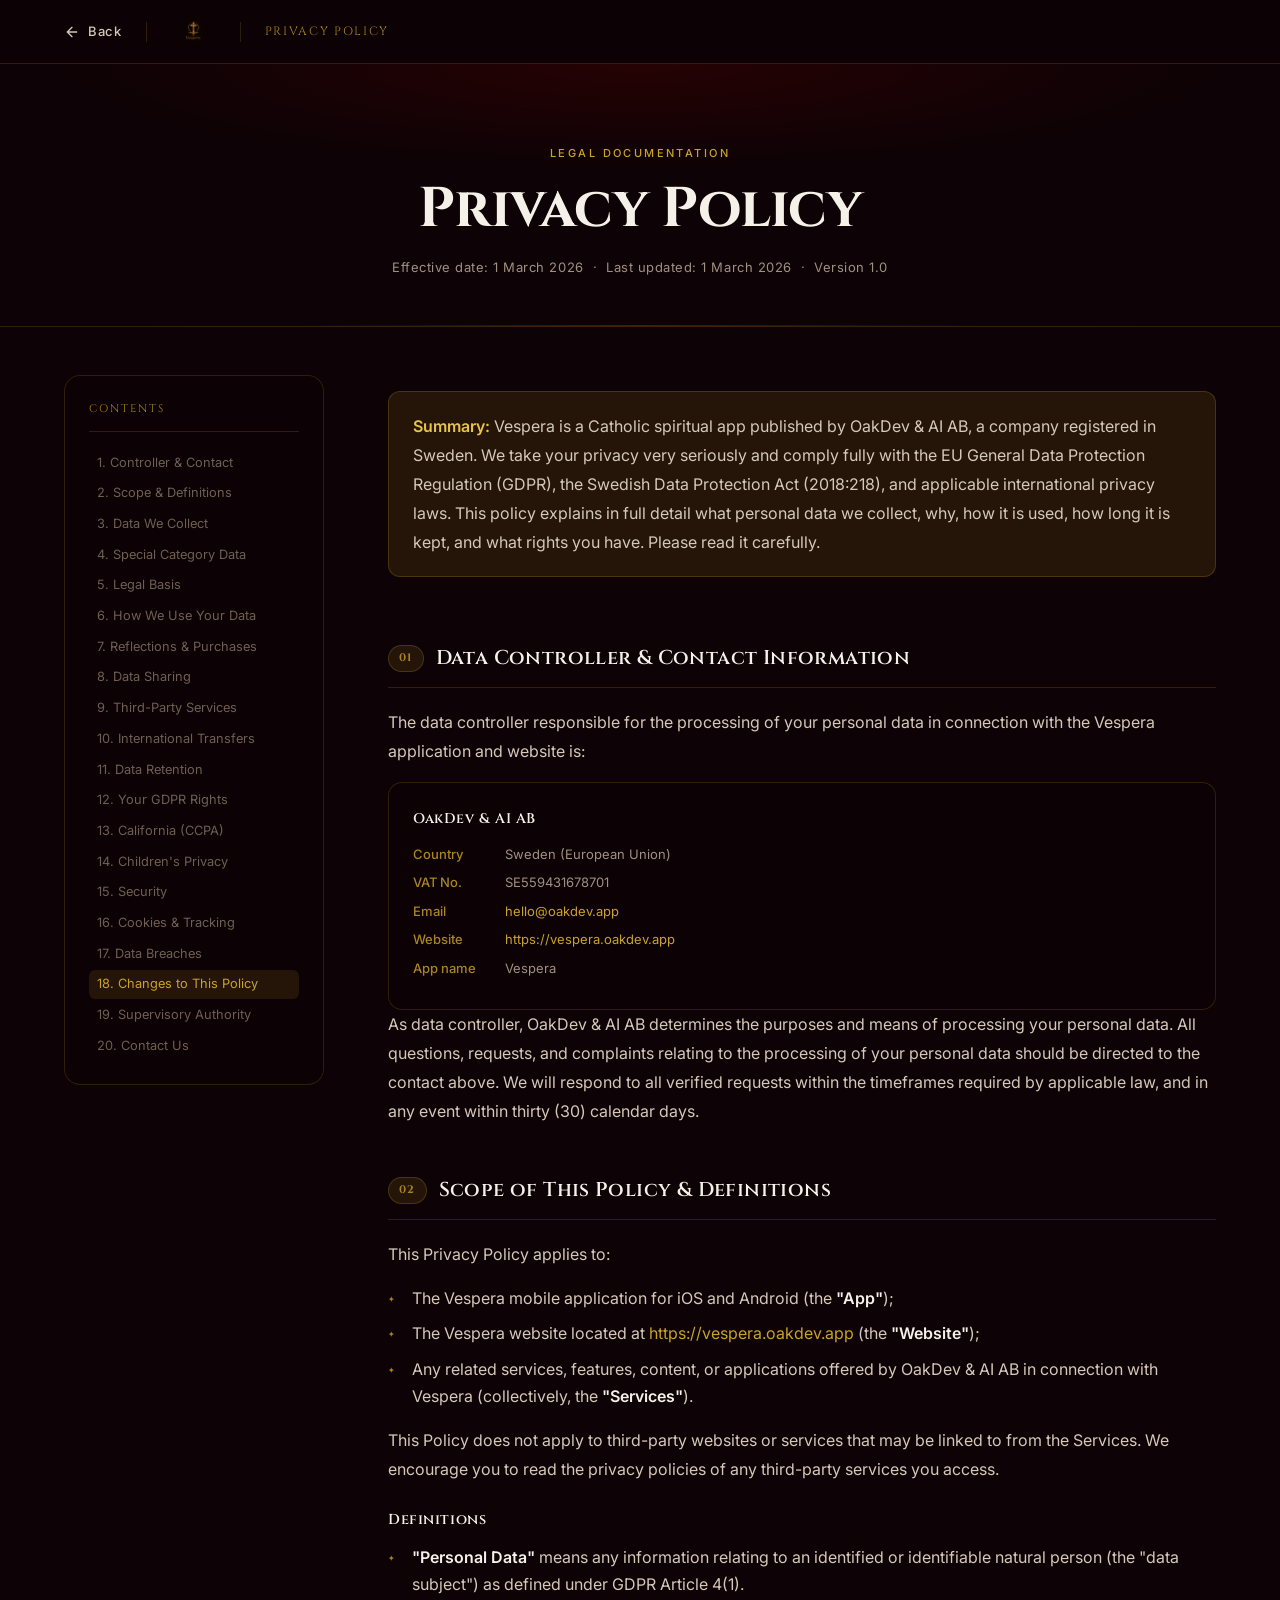
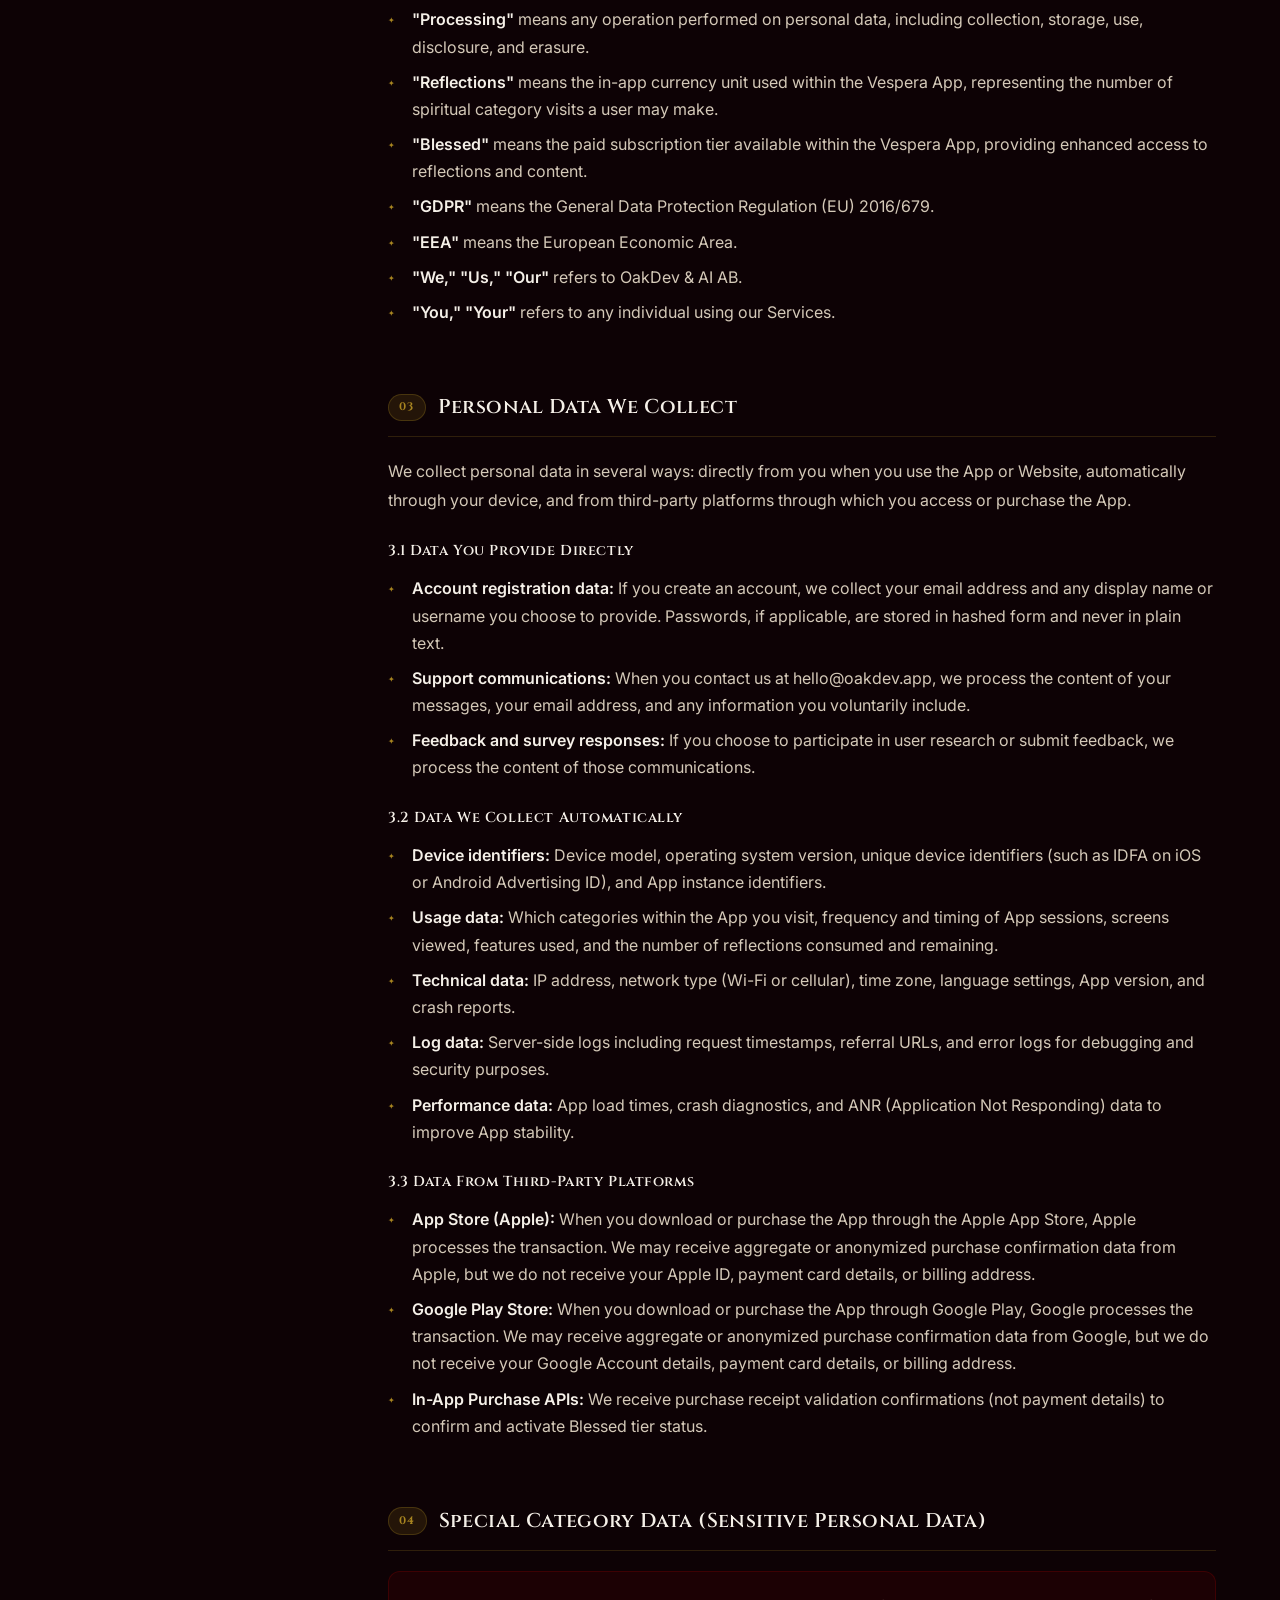
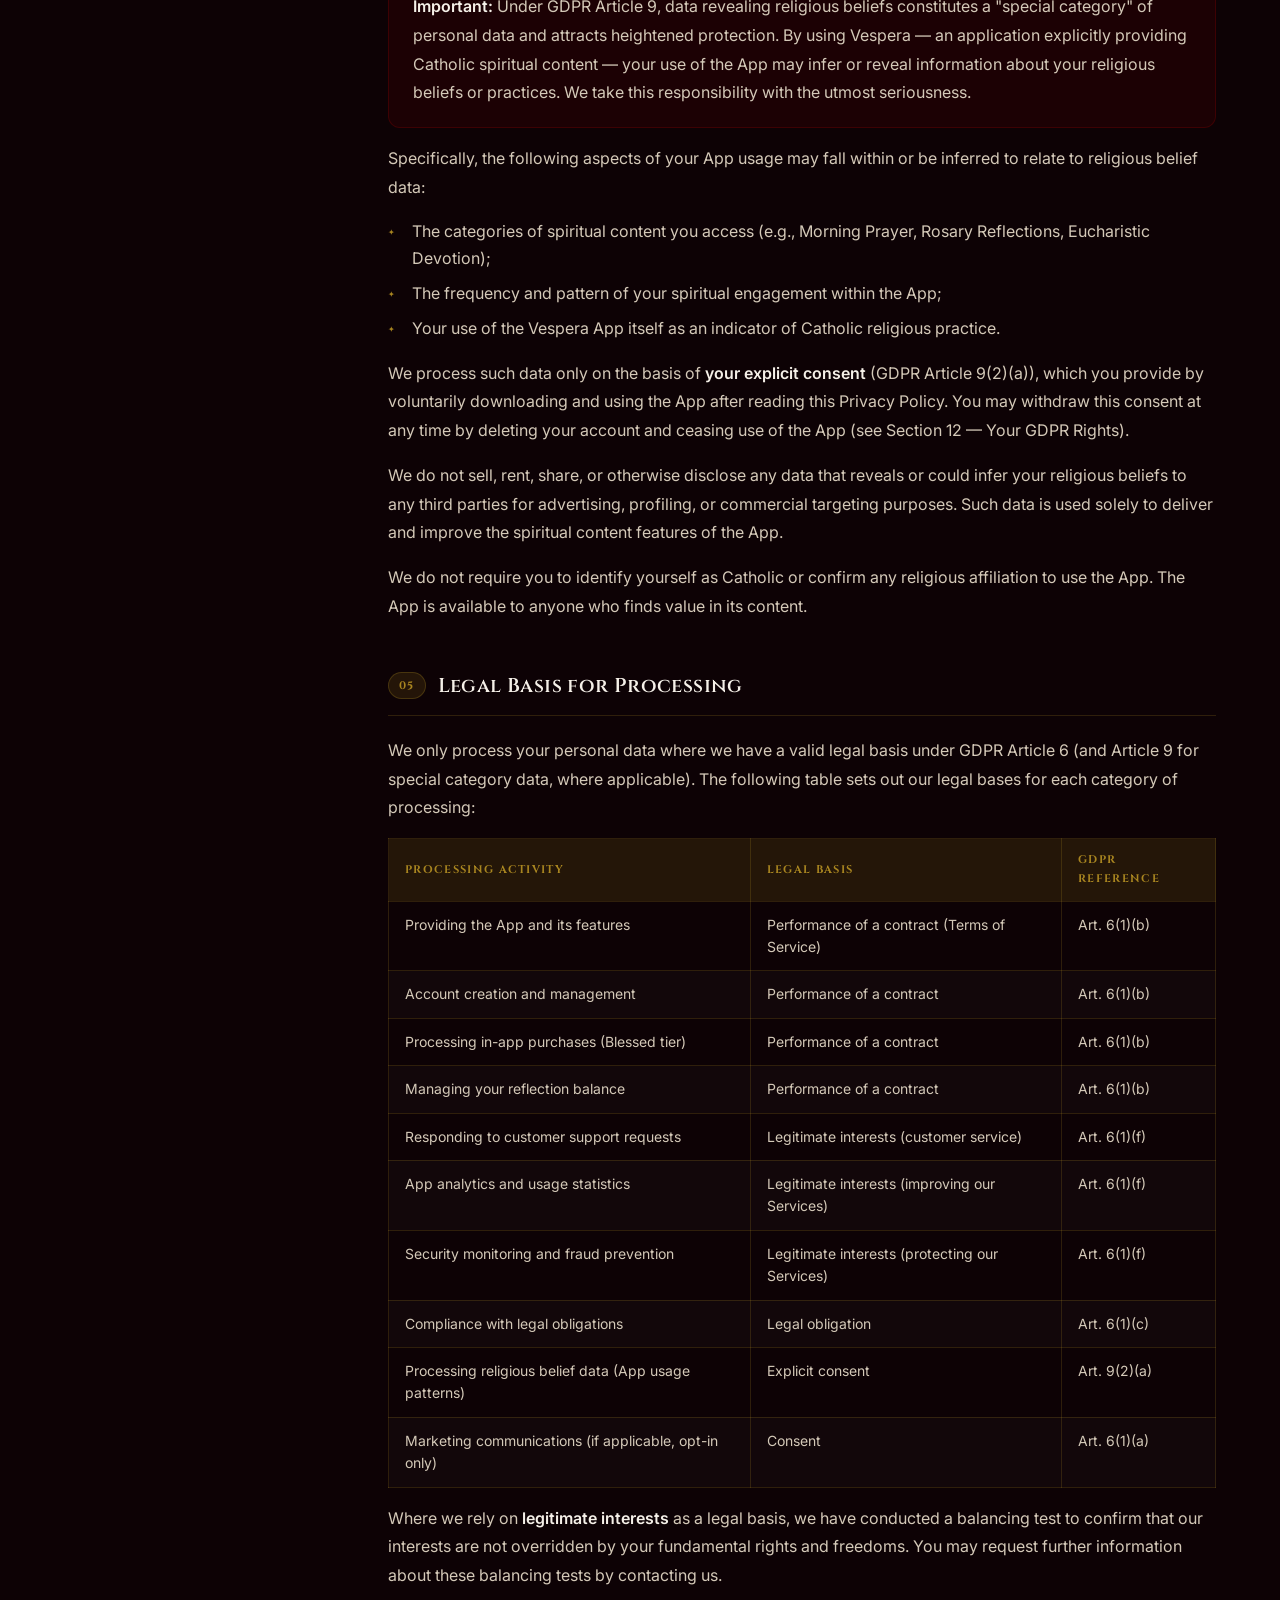
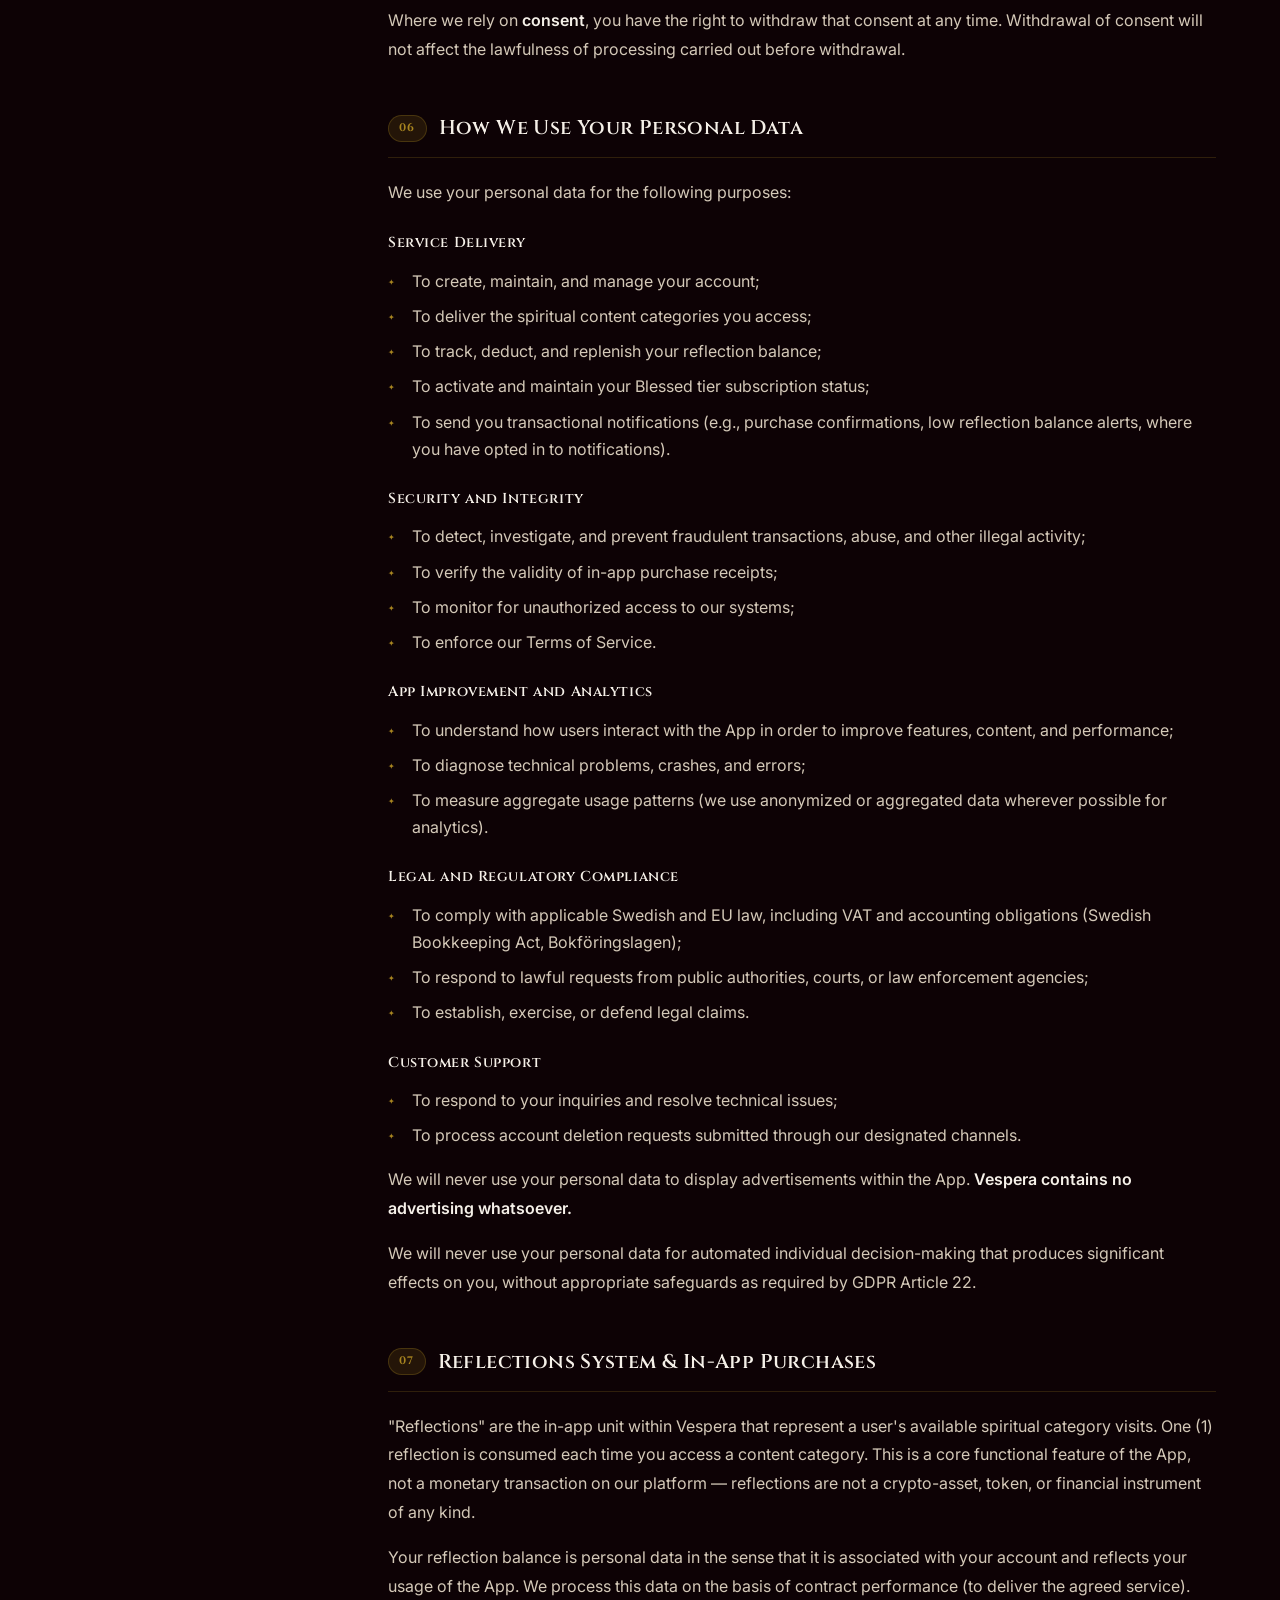
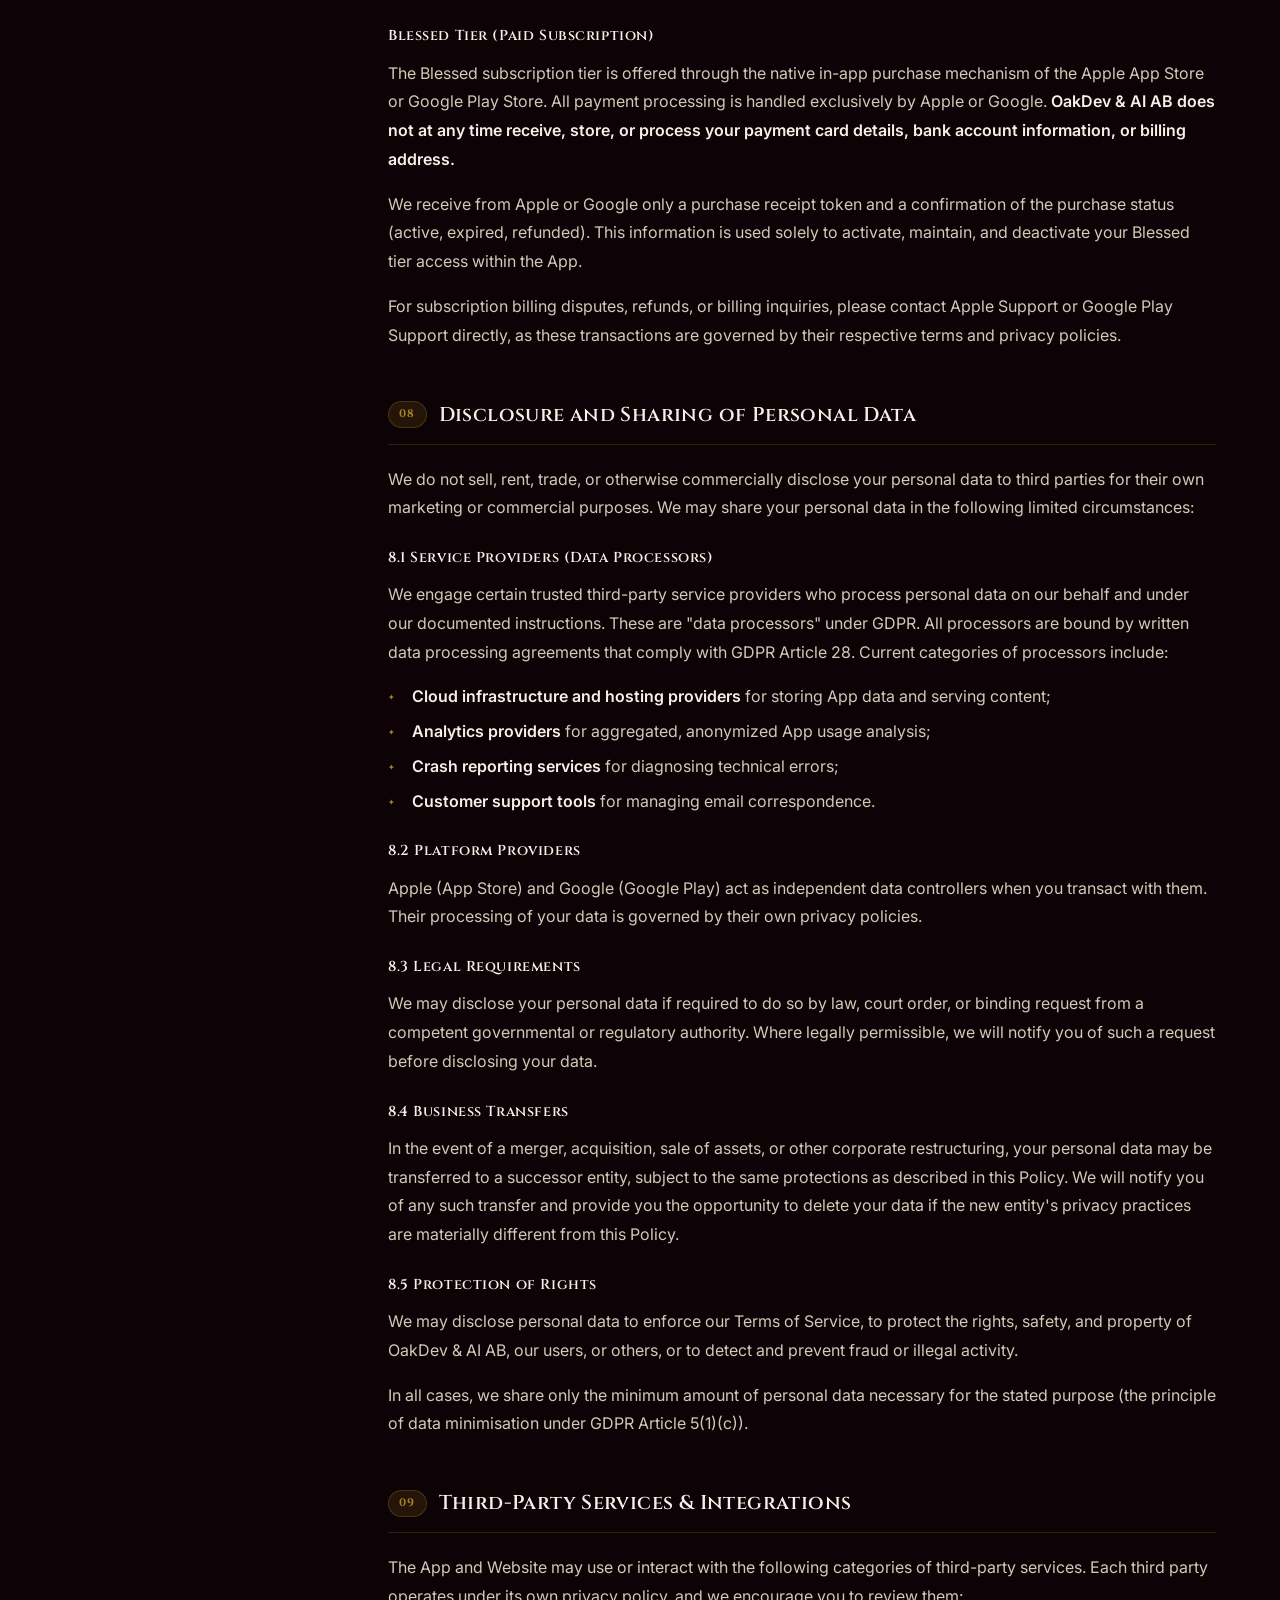
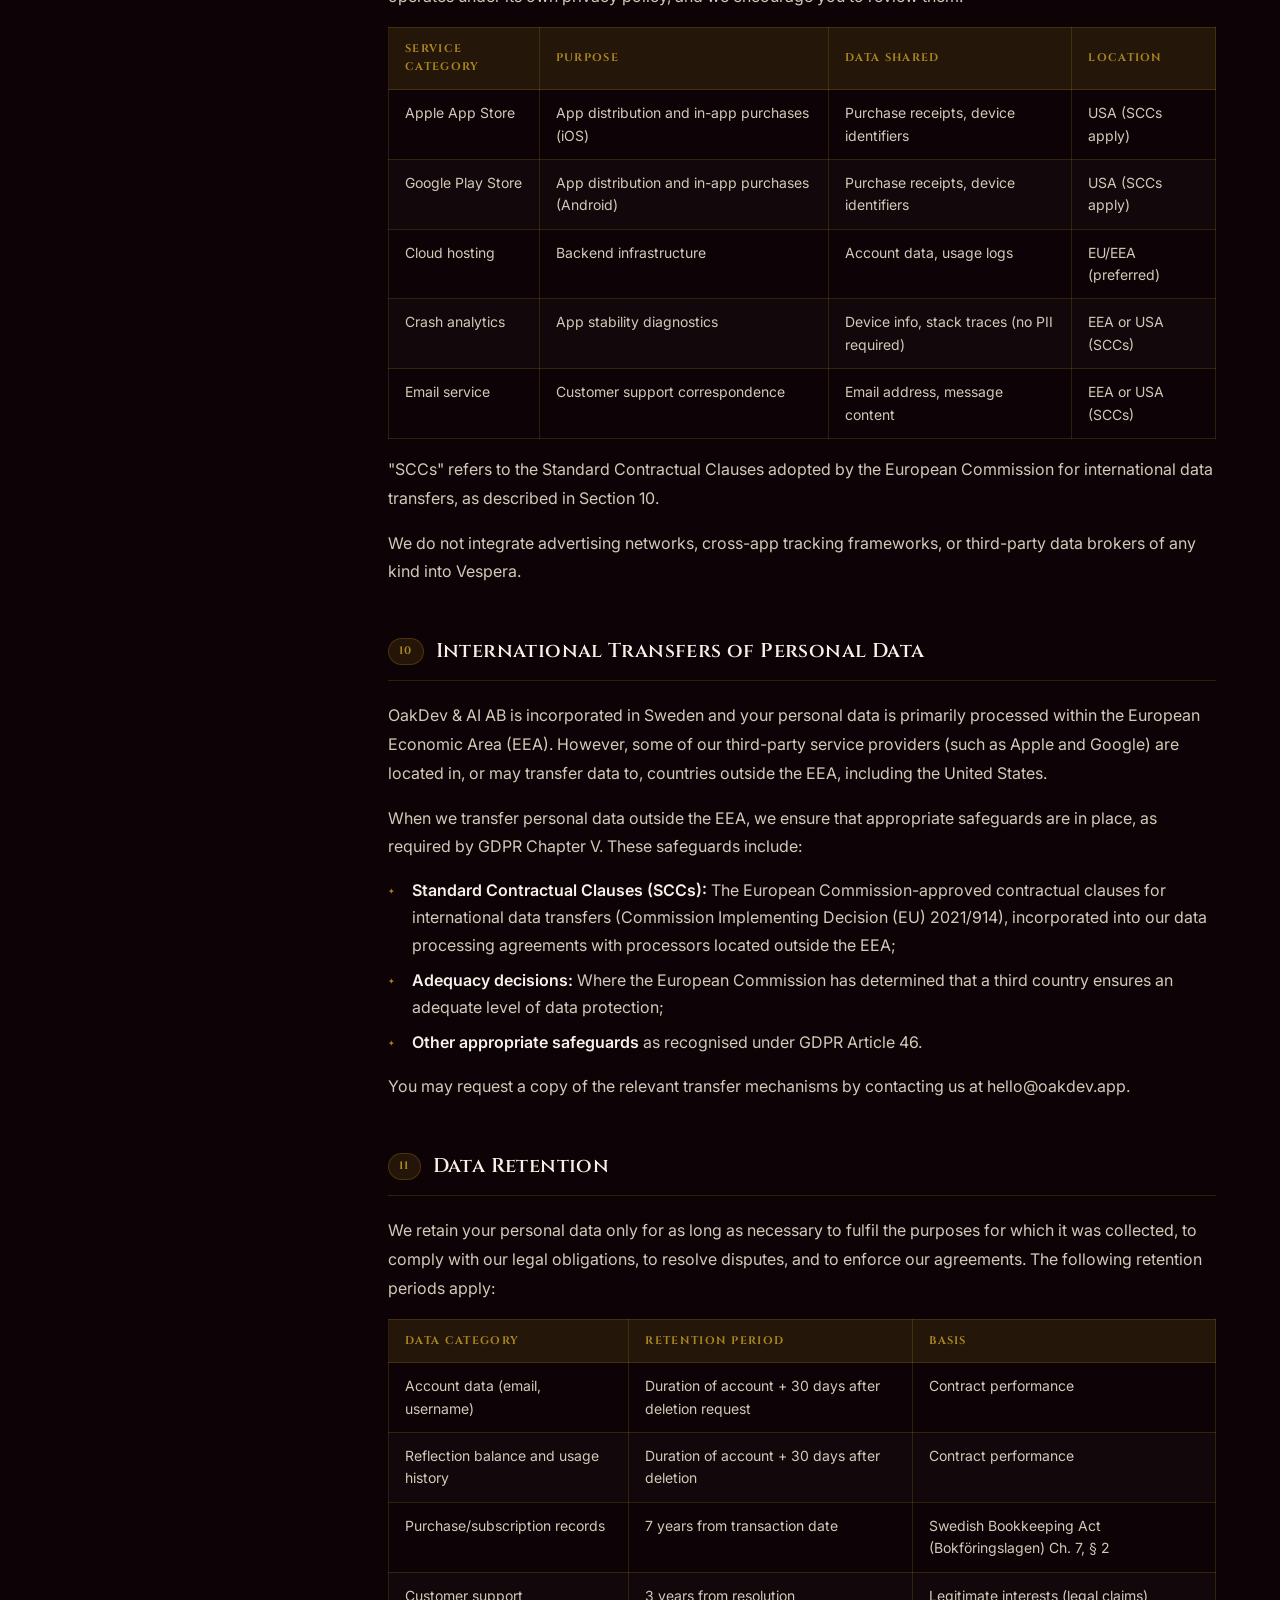
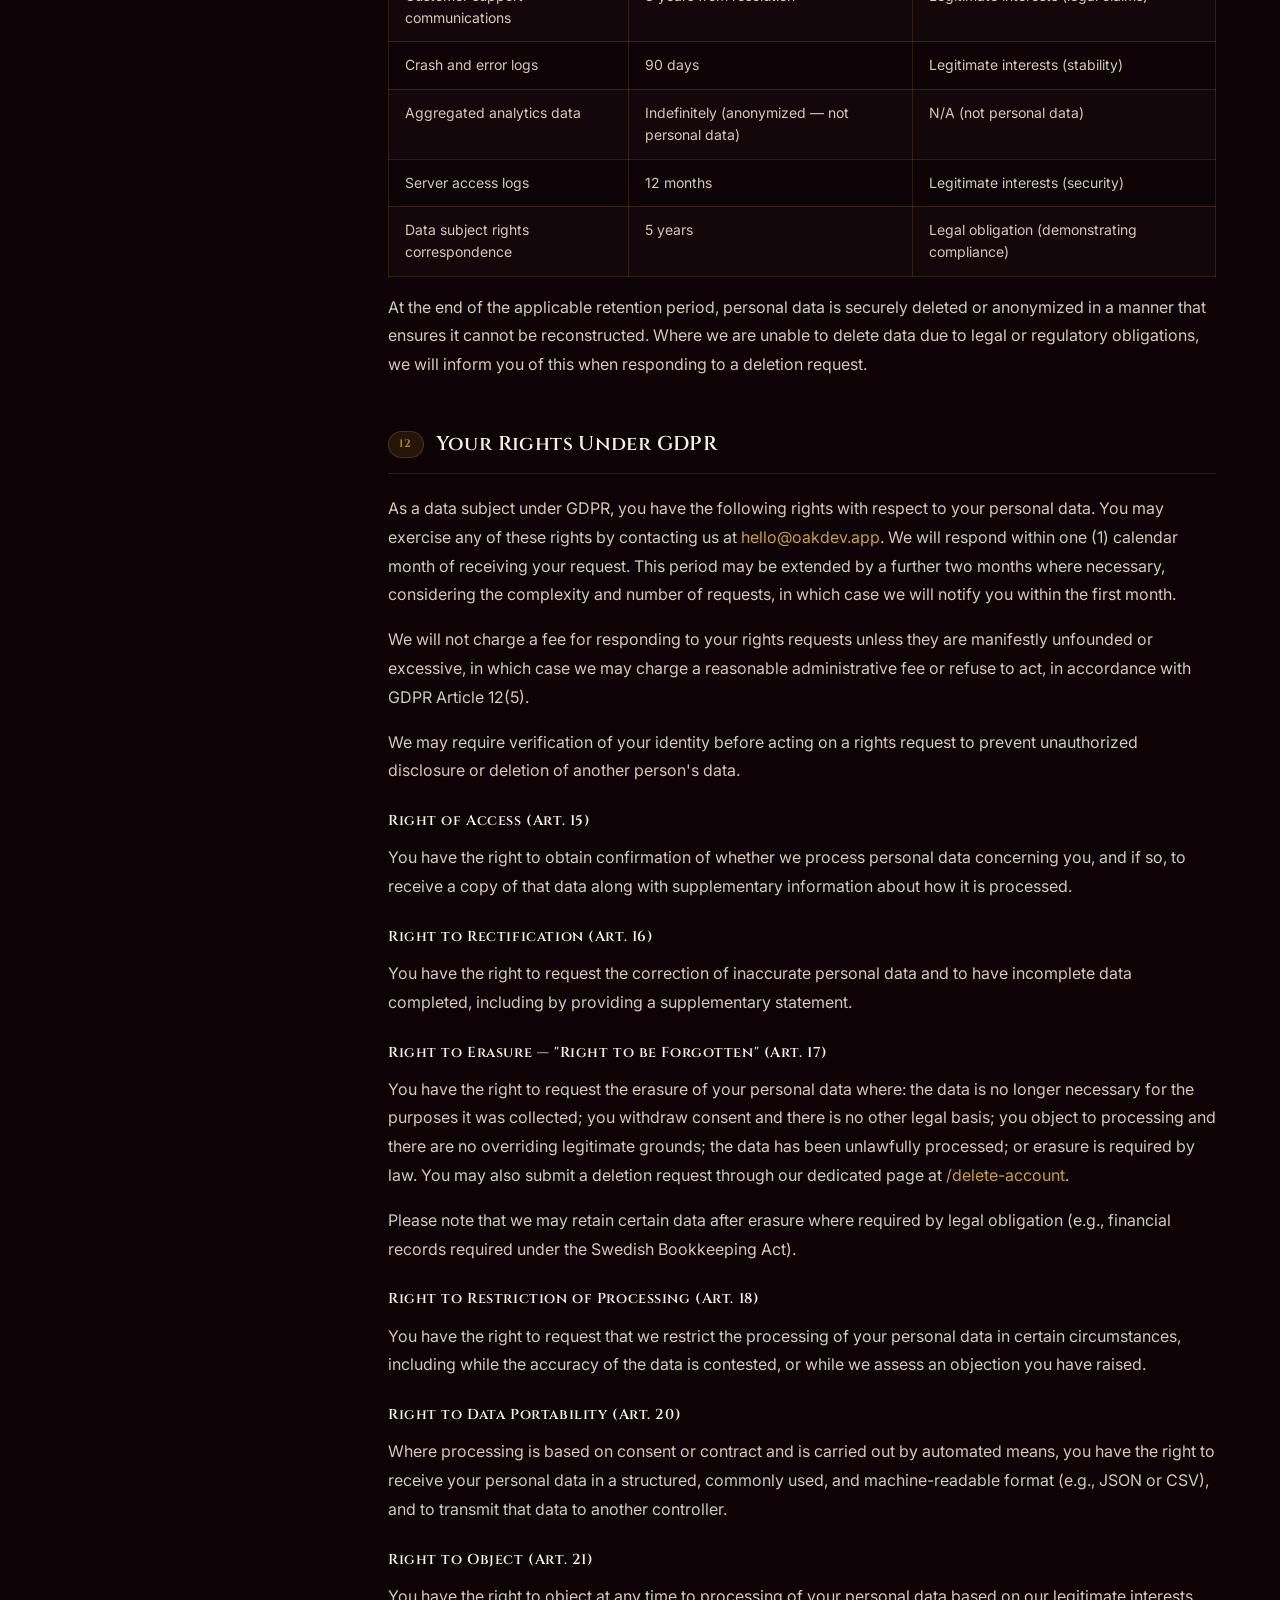
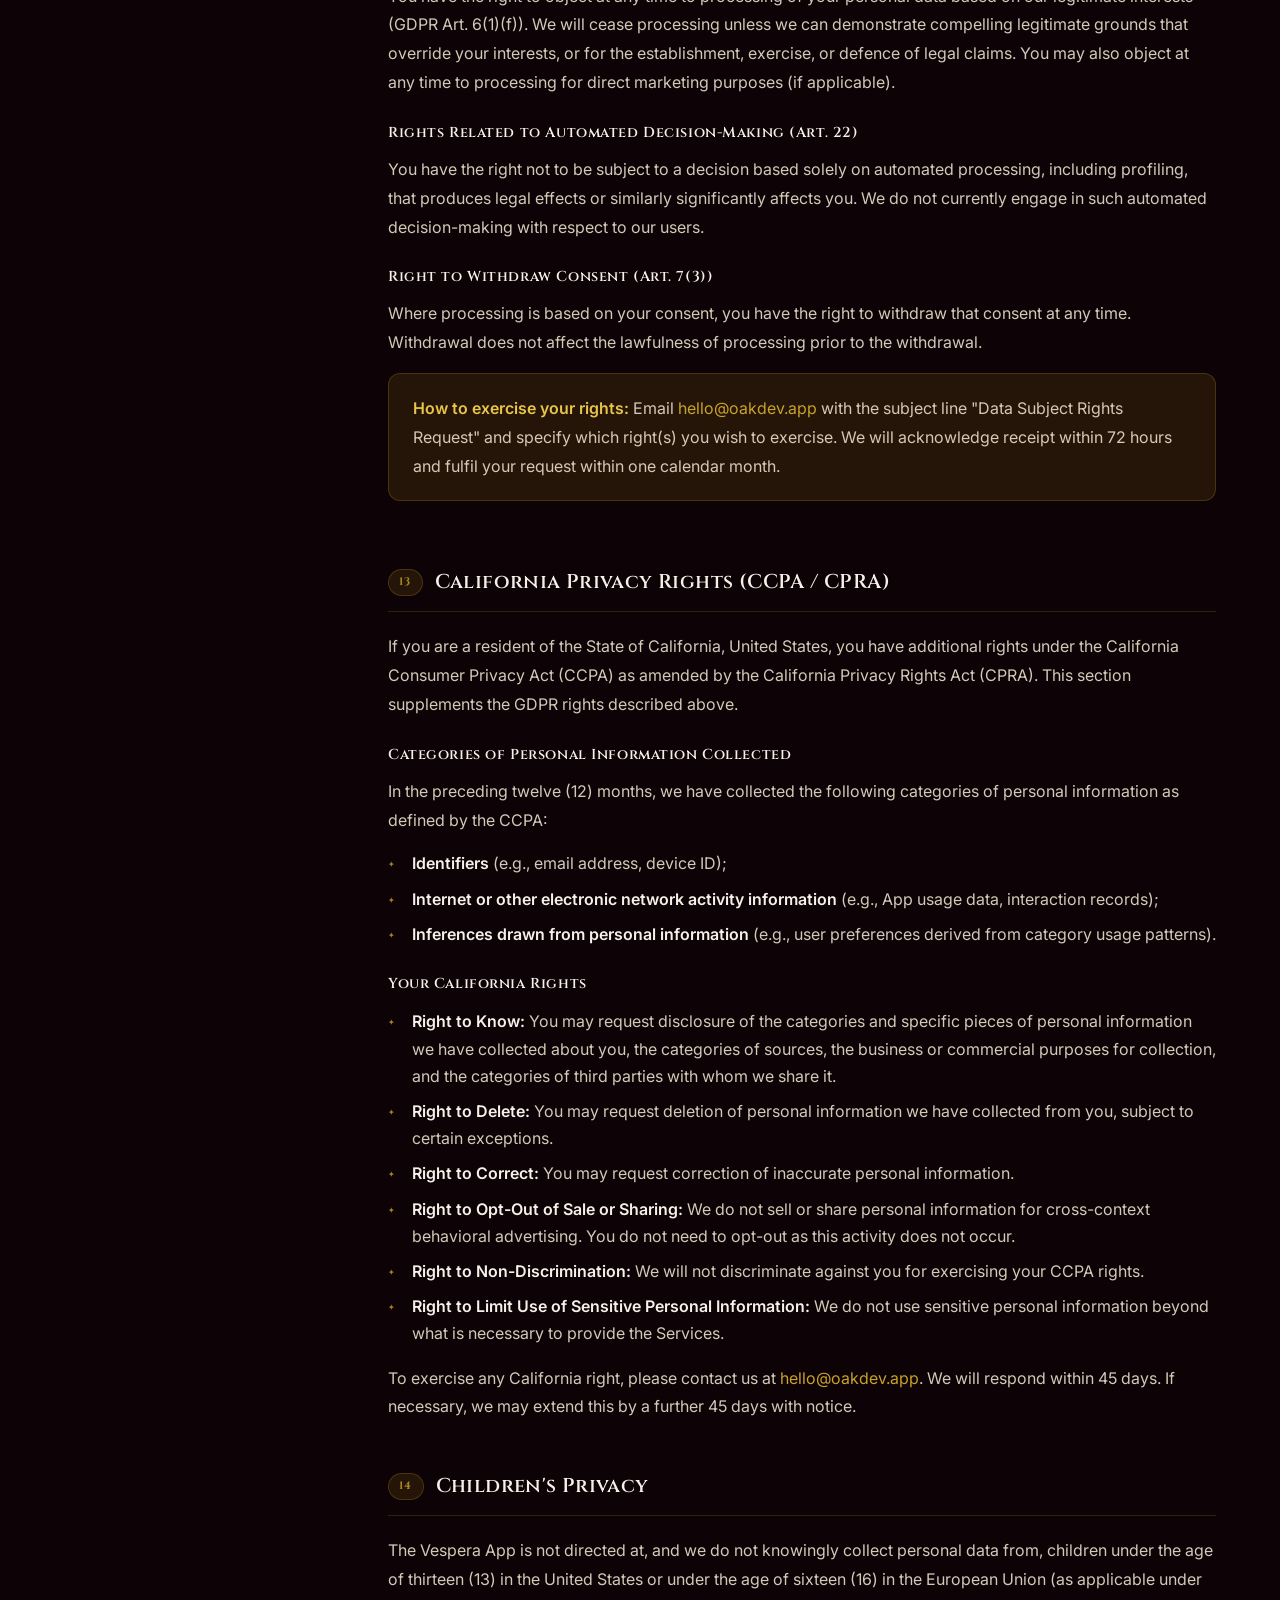
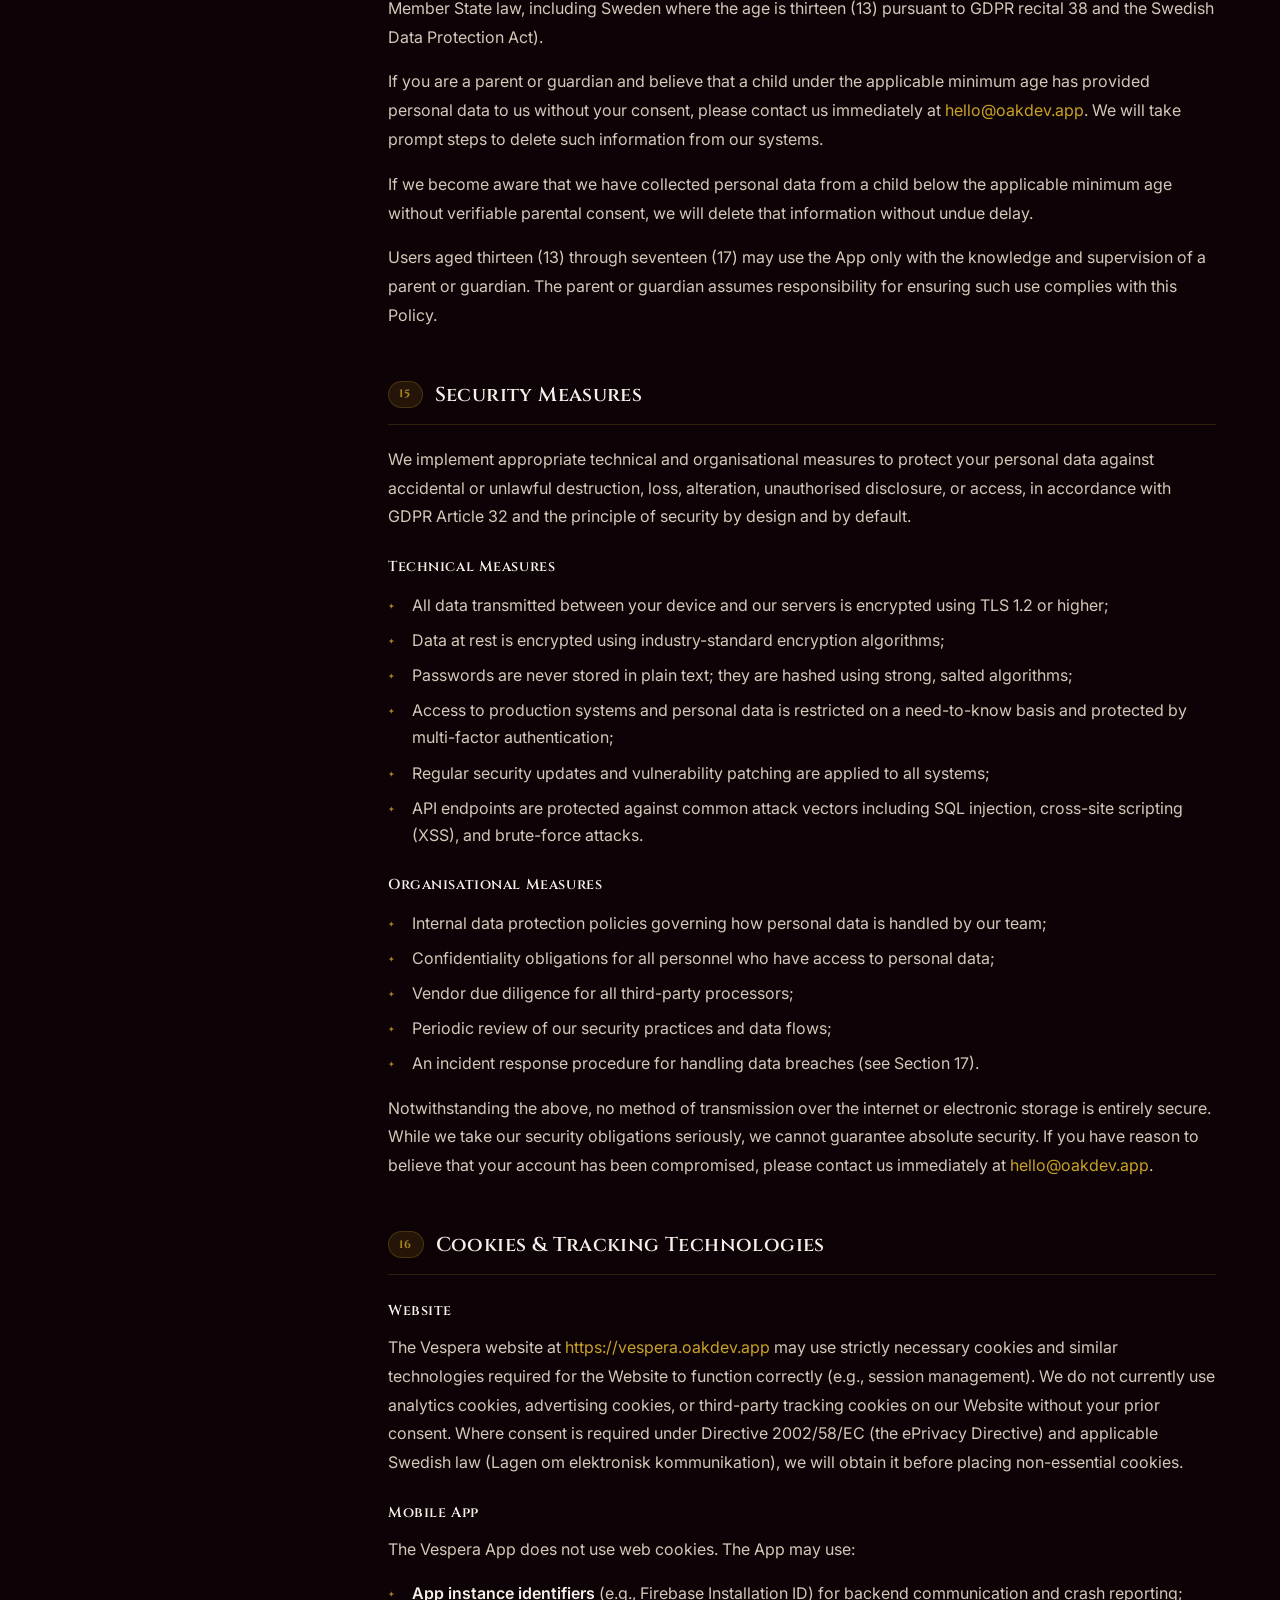
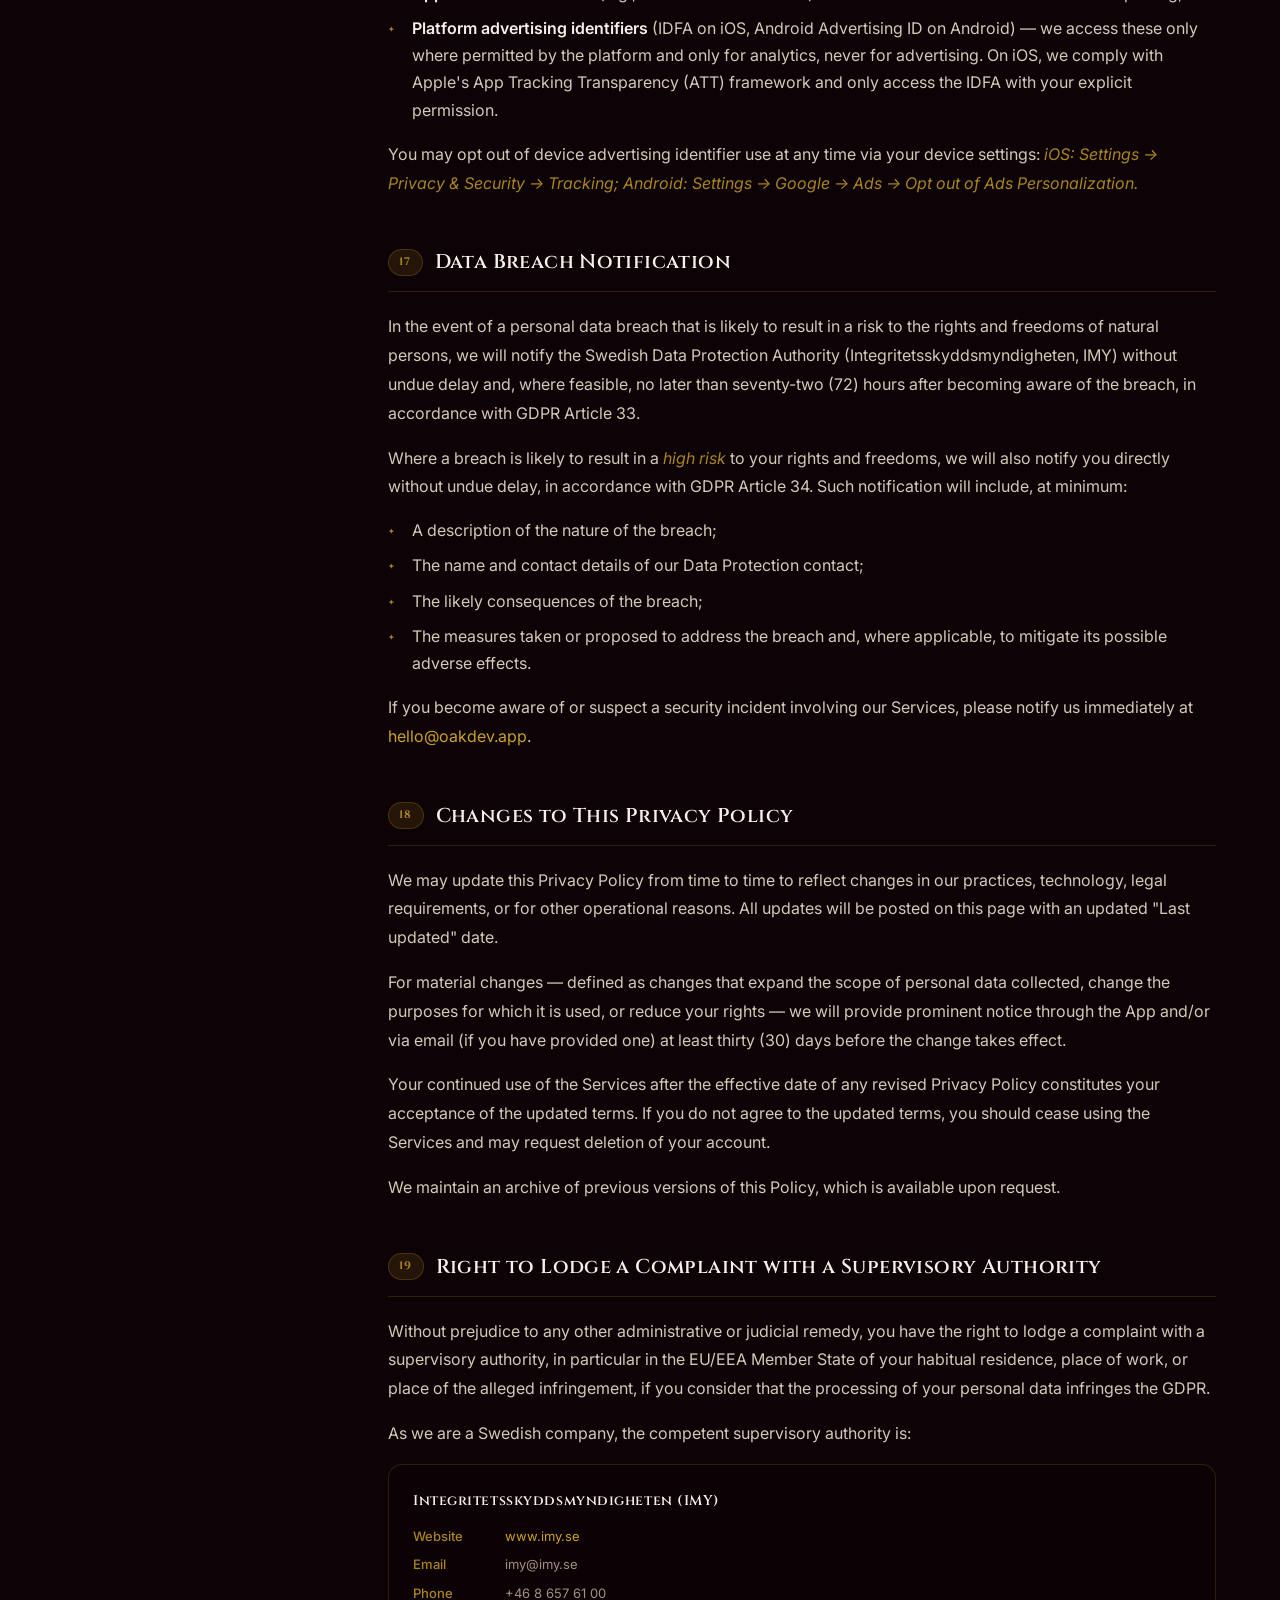
==== privacy/index.html @ 4c2dc63a "privacy policy added" ====
<!DOCTYPE html>
<html lang="en">
<head>
  <meta charset="UTF-8">
  <meta name="viewport" content="width=device-width, initial-scale=1.0">
  <meta name="description" content="Vespera Privacy Policy — How OakDev & AI AB collects, uses, and protects your personal data.">
  <meta name="robots" content="index, follow">
  <title>Privacy Policy — Vespera</title>

  <link rel="icon" type="image/png" href="../assets/icon.png">
  <link rel="preconnect" href="https://fonts.googleapis.com">
  <link rel="preconnect" href="https://fonts.gstatic.com" crossorigin>
  <link href="https://fonts.googleapis.com/css2?family=Cinzel:wght@400;600;700&family=Cormorant+Garamond:ital,wght@0,400;0,500;0,600;1,400;1,600&family=Inter:wght@300;400;500;600&display=swap" rel="stylesheet">

  <link rel="stylesheet" href="../css/variables.css">
  <link rel="stylesheet" href="../css/reset.css">

  <style>
    /* ── Base ── */
    body {
      font-family: var(--font-body);
      font-size: var(--text-base);
      color: var(--cream);
      background-color: var(--abyss);
      line-height: 1.7;
      -webkit-font-smoothing: antialiased;
    }

    a { color: var(--gold); text-decoration: none; transition: color 0.2s ease; }
    a:hover { color: var(--gold-light); text-decoration: underline; }

    *, *::before, *::after { box-sizing: border-box; margin: 0; padding: 0; }
    img { display: block; max-width: 100%; }
    ul, ol { list-style: none; }

    /* ── Scrollbar ── */
    ::-webkit-scrollbar { width: 6px; }
    ::-webkit-scrollbar-track { background: var(--abyss); }
    ::-webkit-scrollbar-thumb { background: var(--crimson-700); border-radius: 99px; }

    /* ── Nav ── */
    .nav {
      position: sticky;
      top: 0;
      z-index: 100;
      height: 64px;
      display: flex;
      align-items: center;
      background: rgba(13, 2, 5, 0.85);
      backdrop-filter: blur(20px);
      -webkit-backdrop-filter: blur(20px);
      border-bottom: 1px solid var(--glass-border);
      padding: 0 clamp(1.5rem, 5vw, 4rem);
    }
    .nav__inner {
      max-width: 1280px;
      margin: 0 auto;
      width: 100%;
      display: flex;
      align-items: center;
      gap: 1.5rem;
    }
    .nav__back {
      display: flex;
      align-items: center;
      gap: 0.5rem;
      font-size: 0.8125rem;
      font-weight: 500;
      letter-spacing: 0.05em;
      color: var(--cream-mid);
      transition: color 0.2s;
      text-decoration: none;
    }
    .nav__back:hover { color: var(--gold); text-decoration: none; }
    .nav__back svg { flex-shrink: 0; }
    .nav__logo { height: 30px; width: auto; filter: drop-shadow(0 0 6px rgba(201,162,39,0.2)); }
    .nav__divider { width: 1px; height: 20px; background: var(--glass-border); }
    .nav__title {
      font-family: var(--font-display);
      font-size: 0.75rem;
      letter-spacing: 0.14em;
      text-transform: uppercase;
      color: var(--gold-muted);
    }

    /* ── Page header ── */
    .page-header {
      padding: 5rem clamp(1.5rem, 5vw, 4rem) 3rem;
      text-align: center;
      position: relative;
      background:
        radial-gradient(ellipse 70% 60% at 50% 0%, rgba(139,0,0,0.20) 0%, transparent 65%),
        var(--abyss);
      border-bottom: 1px solid var(--glass-border);
    }
    .page-header::after {
      content: '';
      position: absolute;
      bottom: 0; left: 50%;
      transform: translateX(-50%);
      width: 55%;
      height: 1px;
      background: linear-gradient(90deg, transparent, var(--gold-border), transparent);
    }
    .page-eyebrow {
      font-size: 0.6875rem;
      font-weight: 500;
      letter-spacing: 0.22em;
      text-transform: uppercase;
      color: var(--gold);
      margin-bottom: 1rem;
    }
    .page-title {
      font-family: var(--font-display);
      font-size: clamp(2rem, 5vw, 3.5rem);
      font-weight: 700;
      letter-spacing: -0.01em;
      color: var(--cream);
      line-height: 1.1;
    }
    .page-meta {
      margin-top: 1rem;
      font-size: 0.8125rem;
      color: var(--cream-dim);
      letter-spacing: 0.04em;
    }

    /* ── Layout ── */
    .page-body {
      max-width: 1280px;
      margin: 0 auto;
      padding: 3rem clamp(1.5rem, 5vw, 4rem) 6rem;
      display: grid;
      grid-template-columns: 260px 1fr;
      gap: 4rem;
      align-items: start;
    }

    /* ── TOC sidebar ── */
    .toc {
      position: sticky;
      top: 80px;
      background: rgba(13, 2, 5, 0.65);
      border: 1px solid var(--glass-border);
      border-radius: 16px;
      padding: 1.5rem;
      backdrop-filter: blur(12px);
      -webkit-backdrop-filter: blur(12px);
    }
    .toc__title {
      font-family: var(--font-display);
      font-size: 0.6875rem;
      letter-spacing: 0.18em;
      text-transform: uppercase;
      color: var(--gold-muted);
      margin-bottom: 1rem;
      padding-bottom: 0.75rem;
      border-bottom: 1px solid var(--glass-border);
    }
    .toc__list { display: flex; flex-direction: column; gap: 0.1rem; }
    .toc__link {
      display: block;
      font-size: 0.8rem;
      color: var(--cream-muted);
      padding: 0.35rem 0.5rem;
      border-radius: 6px;
      transition: background 0.15s, color 0.15s;
      line-height: 1.4;
      text-decoration: none;
    }
    .toc__link:hover { background: var(--gold-subtle); color: var(--gold-light); text-decoration: none; }
    .toc__link.is-active { color: var(--gold); background: var(--gold-subtle); }

    /* ── Policy content ── */
    .policy { display: flex; flex-direction: column; gap: 3rem; }

    .policy-section { scroll-margin-top: 90px; }

    .policy-section__title {
      font-family: var(--font-display);
      font-size: 1.25rem;
      font-weight: 600;
      letter-spacing: 0.02em;
      color: var(--cream);
      margin-bottom: 1.25rem;
      padding-bottom: 0.75rem;
      border-bottom: 1px solid var(--glass-border);
      display: flex;
      align-items: center;
      gap: 0.75rem;
    }
    .policy-section__num {
      font-size: 0.6875rem;
      font-weight: 700;
      letter-spacing: 0.15em;
      color: var(--gold-muted);
      background: var(--gold-subtle);
      border: 1px solid var(--gold-border);
      border-radius: 99px;
      padding: 0.2rem 0.6rem;
      flex-shrink: 0;
    }

    .policy p {
      font-family: var(--font-body);
      font-size: var(--text-base);
      color: var(--cream-mid);
      line-height: 1.8;
      margin-bottom: 1rem;
    }
    .policy p:last-child { margin-bottom: 0; }

    .policy h4 {
      font-family: var(--font-display);
      font-size: 0.9rem;
      font-weight: 600;
      letter-spacing: 0.04em;
      color: var(--cream);
      margin: 1.5rem 0 0.6rem;
    }

    .policy ul {
      margin: 0.75rem 0 1rem 0;
      display: flex;
      flex-direction: column;
      gap: 0.5rem;
    }
    .policy ul li {
      font-size: var(--text-base);
      color: var(--cream-mid);
      padding-left: 1.5rem;
      position: relative;
      line-height: 1.7;
    }
    .policy ul li::before {
      content: '✦';
      position: absolute;
      left: 0;
      color: var(--gold-muted);
      font-size: 0.5rem;
      top: 0.5rem;
    }

    .policy strong { color: var(--cream); font-weight: 600; }
    .policy em { color: var(--gold-muted); font-style: italic; }

    /* Info box */
    .info-box {
      background: var(--gold-subtle);
      border: 1px solid var(--gold-border);
      border-radius: 12px;
      padding: 1.25rem 1.5rem;
      margin: 1rem 0;
    }
    .info-box p { color: var(--cream-mid); margin-bottom: 0; }
    .info-box strong { color: var(--gold-light); }

    /* Warning box */
    .warning-box {
      background: rgba(139,0,0,0.12);
      border: 1px solid var(--crimson-border);
      border-radius: 12px;
      padding: 1.25rem 1.5rem;
      margin: 1rem 0;
    }
    .warning-box p { color: var(--cream-mid); margin-bottom: 0; }

    /* Table */
    .policy-table {
      width: 100%;
      border-collapse: collapse;
      margin: 1rem 0;
      font-size: 0.875rem;
    }
    .policy-table th {
      font-family: var(--font-display);
      font-size: 0.6875rem;
      letter-spacing: 0.12em;
      text-transform: uppercase;
      color: var(--gold-muted);
      background: var(--gold-subtle);
      border: 1px solid var(--glass-border);
      padding: 0.75rem 1rem;
      text-align: left;
    }
    .policy-table td {
      color: var(--cream-mid);
      border: 1px solid var(--glass-border);
      padding: 0.75rem 1rem;
      vertical-align: top;
      line-height: 1.6;
    }
    .policy-table tr:nth-child(even) td { background: rgba(255,255,255,0.02); }

    /* Contact card */
    .contact-card {
      background: rgba(13,2,5,0.7);
      border: 1px solid var(--glass-border);
      border-radius: 14px;
      padding: 1.5rem;
      margin-top: 1rem;
    }
    .contact-card__name {
      font-family: var(--font-display);
      font-size: 0.875rem;
      font-weight: 600;
      color: var(--cream);
      letter-spacing: 0.04em;
      margin-bottom: 0.75rem;
    }
    .contact-card__row {
      display: flex;
      gap: 0.75rem;
      font-size: 0.8125rem;
      color: var(--cream-dim);
      margin-bottom: 0.4rem;
      align-items: flex-start;
    }
    .contact-card__row span:first-child {
      color: var(--gold-muted);
      font-weight: 500;
      min-width: 80px;
      flex-shrink: 0;
    }

    /* ── Footer ── */
    .page-footer {
      background: var(--void);
      border-top: 1px solid var(--glass-border);
      padding: 2rem clamp(1.5rem, 5vw, 4rem);
      text-align: center;
    }
    .page-footer__inner { max-width: 1280px; margin: 0 auto; }
    .page-footer__links { display: flex; gap: 2rem; justify-content: center; flex-wrap: wrap; margin-bottom: 1rem; }
    .page-footer__link { font-size: 0.8125rem; color: var(--cream-muted); transition: color 0.2s; }
    .page-footer__link:hover { color: var(--gold-muted); text-decoration: none; }
    .page-footer__copy { font-size: 0.75rem; color: var(--cream-muted); }

    /* ── Responsive ── */
    @media (max-width: 900px) {
      .page-body { grid-template-columns: 1fr; gap: 2rem; }
      .toc { position: static; display: none; }
    }
    @media (max-width: 480px) {
      .page-header { padding: 3rem 1.5rem 2rem; }
      .policy-table { font-size: 0.8rem; }
      .policy-table th, .policy-table td { padding: 0.5rem 0.6rem; }
    }
  </style>
</head>
<body>

  <!-- Navigation -->
  <nav class="nav">
    <div class="nav__inner">
      <a href="/" class="nav__back" aria-label="Back to Vespera">
        <svg width="16" height="16" viewBox="0 0 24 24" fill="none" stroke="currentColor" stroke-width="2" stroke-linecap="round">
          <path d="M19 12H5M12 5l-7 7 7 7"/>
        </svg>
        Back
      </a>
      <div class="nav__divider"></div>
      <a href="/">
        <img src="../assets/logo.png" alt="Vespera" class="nav__logo">
      </a>
      <div class="nav__divider"></div>
      <span class="nav__title">Privacy Policy</span>
    </div>
  </nav>

  <!-- Page Header -->
  <header class="page-header">
    <p class="page-eyebrow">Legal Documentation</p>
    <h1 class="page-title">Privacy Policy</h1>
    <p class="page-meta">Effective date: 1 March 2026 &nbsp;·&nbsp; Last updated: 1 March 2026 &nbsp;·&nbsp; Version 1.0</p>
  </header>

  <!-- Body -->
  <div class="page-body">

    <!-- Table of Contents -->
    <aside class="toc" aria-label="Table of contents">
      <div class="toc__title">Contents</div>
      <nav class="toc__list">
        <a href="#s1"  class="toc__link">1. Controller &amp; Contact</a>
        <a href="#s2"  class="toc__link">2. Scope &amp; Definitions</a>
        <a href="#s3"  class="toc__link">3. Data We Collect</a>
        <a href="#s4"  class="toc__link">4. Special Category Data</a>
        <a href="#s5"  class="toc__link">5. Legal Basis</a>
        <a href="#s6"  class="toc__link">6. How We Use Your Data</a>
        <a href="#s7"  class="toc__link">7. Reflections &amp; Purchases</a>
        <a href="#s8"  class="toc__link">8. Data Sharing</a>
        <a href="#s9"  class="toc__link">9. Third-Party Services</a>
        <a href="#s10" class="toc__link">10. International Transfers</a>
        <a href="#s11" class="toc__link">11. Data Retention</a>
        <a href="#s12" class="toc__link">12. Your GDPR Rights</a>
        <a href="#s13" class="toc__link">13. California (CCPA)</a>
        <a href="#s14" class="toc__link">14. Children's Privacy</a>
        <a href="#s15" class="toc__link">15. Security</a>
        <a href="#s16" class="toc__link">16. Cookies &amp; Tracking</a>
        <a href="#s17" class="toc__link">17. Data Breaches</a>
        <a href="#s18" class="toc__link">18. Changes to This Policy</a>
        <a href="#s19" class="toc__link">19. Supervisory Authority</a>
        <a href="#s20" class="toc__link">20. Contact Us</a>
      </nav>
    </aside>

    <!-- Policy Content -->
    <main class="policy" id="policy">

      <div class="info-box">
        <p><strong>Summary:</strong> Vespera is a Catholic spiritual app published by OakDev &amp; AI AB, a company registered in Sweden. We take your privacy very seriously and comply fully with the EU General Data Protection Regulation (GDPR), the Swedish Data Protection Act (2018:218), and applicable international privacy laws. This policy explains in full detail what personal data we collect, why, how it is used, how long it is kept, and what rights you have. Please read it carefully.</p>
      </div>

      <!-- 1 -->
      <section class="policy-section" id="s1">
        <h2 class="policy-section__title">
          <span class="policy-section__num">01</span>
          Data Controller &amp; Contact Information
        </h2>
        <p>The data controller responsible for the processing of your personal data in connection with the Vespera application and website is:</p>
        <div class="contact-card">
          <div class="contact-card__name">OakDev &amp; AI AB</div>
          <div class="contact-card__row"><span>Country</span><span>Sweden (European Union)</span></div>
          <div class="contact-card__row"><span>VAT No.</span><span>SE559431678701</span></div>
          <div class="contact-card__row"><span>Email</span><span><a href="mailto:hello@oakdev.app">hello@oakdev.app</a></span></div>
          <div class="contact-card__row"><span>Website</span><span><a href="https://vespera.oakdev.app">https://vespera.oakdev.app</a></span></div>
          <div class="contact-card__row"><span>App name</span><span>Vespera</span></div>
        </div>
        <p>As data controller, OakDev &amp; AI AB determines the purposes and means of processing your personal data. All questions, requests, and complaints relating to the processing of your personal data should be directed to the contact above. We will respond to all verified requests within the timeframes required by applicable law, and in any event within thirty (30) calendar days.</p>
      </section>

      <!-- 2 -->
      <section class="policy-section" id="s2">
        <h2 class="policy-section__title">
          <span class="policy-section__num">02</span>
          Scope of This Policy &amp; Definitions
        </h2>
        <p>This Privacy Policy applies to:</p>
        <ul>
          <li>The Vespera mobile application for iOS and Android (the <strong>"App"</strong>);</li>
          <li>The Vespera website located at <a href="https://vespera.oakdev.app">https://vespera.oakdev.app</a> (the <strong>"Website"</strong>);</li>
          <li>Any related services, features, content, or applications offered by OakDev &amp; AI AB in connection with Vespera (collectively, the <strong>"Services"</strong>).</li>
        </ul>
        <p>This Policy does not apply to third-party websites or services that may be linked to from the Services. We encourage you to read the privacy policies of any third-party services you access.</p>

        <h4>Definitions</h4>
        <ul>
          <li><strong>"Personal Data"</strong> means any information relating to an identified or identifiable natural person (the "data subject") as defined under GDPR Article 4(1).</li>
          <li><strong>"Processing"</strong> means any operation performed on personal data, including collection, storage, use, disclosure, and erasure.</li>
          <li><strong>"Reflections"</strong> means the in-app currency unit used within the Vespera App, representing the number of spiritual category visits a user may make.</li>
          <li><strong>"Blessed"</strong> means the paid subscription tier available within the Vespera App, providing enhanced access to reflections and content.</li>
          <li><strong>"GDPR"</strong> means the General Data Protection Regulation (EU) 2016/679.</li>
          <li><strong>"EEA"</strong> means the European Economic Area.</li>
          <li><strong>"We," "Us," "Our"</strong> refers to OakDev &amp; AI AB.</li>
          <li><strong>"You," "Your"</strong> refers to any individual using our Services.</li>
        </ul>
      </section>

      <!-- 3 -->
      <section class="policy-section" id="s3">
        <h2 class="policy-section__title">
          <span class="policy-section__num">03</span>
          Personal Data We Collect
        </h2>
        <p>We collect personal data in several ways: directly from you when you use the App or Website, automatically through your device, and from third-party platforms through which you access or purchase the App.</p>

        <h4>3.1 Data You Provide Directly</h4>
        <ul>
          <li><strong>Account registration data:</strong> If you create an account, we collect your email address and any display name or username you choose to provide. Passwords, if applicable, are stored in hashed form and never in plain text.</li>
          <li><strong>Support communications:</strong> When you contact us at hello@oakdev.app, we process the content of your messages, your email address, and any information you voluntarily include.</li>
          <li><strong>Feedback and survey responses:</strong> If you choose to participate in user research or submit feedback, we process the content of those communications.</li>
        </ul>

        <h4>3.2 Data We Collect Automatically</h4>
        <ul>
          <li><strong>Device identifiers:</strong> Device model, operating system version, unique device identifiers (such as IDFA on iOS or Android Advertising ID), and App instance identifiers.</li>
          <li><strong>Usage data:</strong> Which categories within the App you visit, frequency and timing of App sessions, screens viewed, features used, and the number of reflections consumed and remaining.</li>
          <li><strong>Technical data:</strong> IP address, network type (Wi-Fi or cellular), time zone, language settings, App version, and crash reports.</li>
          <li><strong>Log data:</strong> Server-side logs including request timestamps, referral URLs, and error logs for debugging and security purposes.</li>
          <li><strong>Performance data:</strong> App load times, crash diagnostics, and ANR (Application Not Responding) data to improve App stability.</li>
        </ul>

        <h4>3.3 Data From Third-Party Platforms</h4>
        <ul>
          <li><strong>App Store (Apple):</strong> When you download or purchase the App through the Apple App Store, Apple processes the transaction. We may receive aggregate or anonymized purchase confirmation data from Apple, but we do not receive your Apple ID, payment card details, or billing address.</li>
          <li><strong>Google Play Store:</strong> When you download or purchase the App through Google Play, Google processes the transaction. We may receive aggregate or anonymized purchase confirmation data from Google, but we do not receive your Google Account details, payment card details, or billing address.</li>
          <li><strong>In-App Purchase APIs:</strong> We receive purchase receipt validation confirmations (not payment details) to confirm and activate Blessed tier status.</li>
        </ul>
      </section>

      <!-- 4 -->
      <section class="policy-section" id="s4">
        <h2 class="policy-section__title">
          <span class="policy-section__num">04</span>
          Special Category Data (Sensitive Personal Data)
        </h2>
        <div class="warning-box">
          <p><strong>Important:</strong> Under GDPR Article 9, data revealing religious beliefs constitutes a "special category" of personal data and attracts heightened protection. By using Vespera — an application explicitly providing Catholic spiritual content — your use of the App may infer or reveal information about your religious beliefs or practices. We take this responsibility with the utmost seriousness.</p>
        </div>
        <p>Specifically, the following aspects of your App usage may fall within or be inferred to relate to religious belief data:</p>
        <ul>
          <li>The categories of spiritual content you access (e.g., Morning Prayer, Rosary Reflections, Eucharistic Devotion);</li>
          <li>The frequency and pattern of your spiritual engagement within the App;</li>
          <li>Your use of the Vespera App itself as an indicator of Catholic religious practice.</li>
        </ul>
        <p>We process such data only on the basis of <strong>your explicit consent</strong> (GDPR Article 9(2)(a)), which you provide by voluntarily downloading and using the App after reading this Privacy Policy. You may withdraw this consent at any time by deleting your account and ceasing use of the App (see Section 12 — Your GDPR Rights).</p>
        <p>We do not sell, rent, share, or otherwise disclose any data that reveals or could infer your religious beliefs to any third parties for advertising, profiling, or commercial targeting purposes. Such data is used solely to deliver and improve the spiritual content features of the App.</p>
        <p>We do not require you to identify yourself as Catholic or confirm any religious affiliation to use the App. The App is available to anyone who finds value in its content.</p>
      </section>

      <!-- 5 -->
      <section class="policy-section" id="s5">
        <h2 class="policy-section__title">
          <span class="policy-section__num">05</span>
          Legal Basis for Processing
        </h2>
        <p>We only process your personal data where we have a valid legal basis under GDPR Article 6 (and Article 9 for special category data, where applicable). The following table sets out our legal bases for each category of processing:</p>

        <table class="policy-table">
          <thead>
            <tr>
              <th>Processing Activity</th>
              <th>Legal Basis</th>
              <th>GDPR Reference</th>
            </tr>
          </thead>
          <tbody>
            <tr>
              <td>Providing the App and its features</td>
              <td>Performance of a contract (Terms of Service)</td>
              <td>Art. 6(1)(b)</td>
            </tr>
            <tr>
              <td>Account creation and management</td>
              <td>Performance of a contract</td>
              <td>Art. 6(1)(b)</td>
            </tr>
            <tr>
              <td>Processing in-app purchases (Blessed tier)</td>
              <td>Performance of a contract</td>
              <td>Art. 6(1)(b)</td>
            </tr>
            <tr>
              <td>Managing your reflection balance</td>
              <td>Performance of a contract</td>
              <td>Art. 6(1)(b)</td>
            </tr>
            <tr>
              <td>Responding to customer support requests</td>
              <td>Legitimate interests (customer service)</td>
              <td>Art. 6(1)(f)</td>
            </tr>
            <tr>
              <td>App analytics and usage statistics</td>
              <td>Legitimate interests (improving our Services)</td>
              <td>Art. 6(1)(f)</td>
            </tr>
            <tr>
              <td>Security monitoring and fraud prevention</td>
              <td>Legitimate interests (protecting our Services)</td>
              <td>Art. 6(1)(f)</td>
            </tr>
            <tr>
              <td>Compliance with legal obligations</td>
              <td>Legal obligation</td>
              <td>Art. 6(1)(c)</td>
            </tr>
            <tr>
              <td>Processing religious belief data (App usage patterns)</td>
              <td>Explicit consent</td>
              <td>Art. 9(2)(a)</td>
            </tr>
            <tr>
              <td>Marketing communications (if applicable, opt-in only)</td>
              <td>Consent</td>
              <td>Art. 6(1)(a)</td>
            </tr>
          </tbody>
        </table>

        <p>Where we rely on <strong>legitimate interests</strong> as a legal basis, we have conducted a balancing test to confirm that our interests are not overridden by your fundamental rights and freedoms. You may request further information about these balancing tests by contacting us.</p>
        <p>Where we rely on <strong>consent</strong>, you have the right to withdraw that consent at any time. Withdrawal of consent will not affect the lawfulness of processing carried out before withdrawal.</p>
      </section>

      <!-- 6 -->
      <section class="policy-section" id="s6">
        <h2 class="policy-section__title">
          <span class="policy-section__num">06</span>
          How We Use Your Personal Data
        </h2>
        <p>We use your personal data for the following purposes:</p>

        <h4>Service Delivery</h4>
        <ul>
          <li>To create, maintain, and manage your account;</li>
          <li>To deliver the spiritual content categories you access;</li>
          <li>To track, deduct, and replenish your reflection balance;</li>
          <li>To activate and maintain your Blessed tier subscription status;</li>
          <li>To send you transactional notifications (e.g., purchase confirmations, low reflection balance alerts, where you have opted in to notifications).</li>
        </ul>

        <h4>Security and Integrity</h4>
        <ul>
          <li>To detect, investigate, and prevent fraudulent transactions, abuse, and other illegal activity;</li>
          <li>To verify the validity of in-app purchase receipts;</li>
          <li>To monitor for unauthorized access to our systems;</li>
          <li>To enforce our Terms of Service.</li>
        </ul>

        <h4>App Improvement and Analytics</h4>
        <ul>
          <li>To understand how users interact with the App in order to improve features, content, and performance;</li>
          <li>To diagnose technical problems, crashes, and errors;</li>
          <li>To measure aggregate usage patterns (we use anonymized or aggregated data wherever possible for analytics).</li>
        </ul>

        <h4>Legal and Regulatory Compliance</h4>
        <ul>
          <li>To comply with applicable Swedish and EU law, including VAT and accounting obligations (Swedish Bookkeeping Act, Bokföringslagen);</li>
          <li>To respond to lawful requests from public authorities, courts, or law enforcement agencies;</li>
          <li>To establish, exercise, or defend legal claims.</li>
        </ul>

        <h4>Customer Support</h4>
        <ul>
          <li>To respond to your inquiries and resolve technical issues;</li>
          <li>To process account deletion requests submitted through our designated channels.</li>
        </ul>

        <p>We will never use your personal data to display advertisements within the App. <strong>Vespera contains no advertising whatsoever.</strong></p>
        <p>We will never use your personal data for automated individual decision-making that produces significant effects on you, without appropriate safeguards as required by GDPR Article 22.</p>
      </section>

      <!-- 7 -->
      <section class="policy-section" id="s7">
        <h2 class="policy-section__title">
          <span class="policy-section__num">07</span>
          Reflections System &amp; In-App Purchases
        </h2>
        <p>"Reflections" are the in-app unit within Vespera that represent a user's available spiritual category visits. One (1) reflection is consumed each time you access a content category. This is a core functional feature of the App, not a monetary transaction on our platform — reflections are not a crypto-asset, token, or financial instrument of any kind.</p>
        <p>Your reflection balance is personal data in the sense that it is associated with your account and reflects your usage of the App. We process this data on the basis of contract performance (to deliver the agreed service).</p>

        <h4>Blessed Tier (Paid Subscription)</h4>
        <p>The Blessed subscription tier is offered through the native in-app purchase mechanism of the Apple App Store or Google Play Store. All payment processing is handled exclusively by Apple or Google. <strong>OakDev &amp; AI AB does not at any time receive, store, or process your payment card details, bank account information, or billing address.</strong></p>
        <p>We receive from Apple or Google only a purchase receipt token and a confirmation of the purchase status (active, expired, refunded). This information is used solely to activate, maintain, and deactivate your Blessed tier access within the App.</p>
        <p>For subscription billing disputes, refunds, or billing inquiries, please contact Apple Support or Google Play Support directly, as these transactions are governed by their respective terms and privacy policies.</p>
      </section>

      <!-- 8 -->
      <section class="policy-section" id="s8">
        <h2 class="policy-section__title">
          <span class="policy-section__num">08</span>
          Disclosure and Sharing of Personal Data
        </h2>
        <p>We do not sell, rent, trade, or otherwise commercially disclose your personal data to third parties for their own marketing or commercial purposes. We may share your personal data in the following limited circumstances:</p>

        <h4>8.1 Service Providers (Data Processors)</h4>
        <p>We engage certain trusted third-party service providers who process personal data on our behalf and under our documented instructions. These are "data processors" under GDPR. All processors are bound by written data processing agreements that comply with GDPR Article 28. Current categories of processors include:</p>
        <ul>
          <li><strong>Cloud infrastructure and hosting providers</strong> for storing App data and serving content;</li>
          <li><strong>Analytics providers</strong> for aggregated, anonymized App usage analysis;</li>
          <li><strong>Crash reporting services</strong> for diagnosing technical errors;</li>
          <li><strong>Customer support tools</strong> for managing email correspondence.</li>
        </ul>

        <h4>8.2 Platform Providers</h4>
        <p>Apple (App Store) and Google (Google Play) act as independent data controllers when you transact with them. Their processing of your data is governed by their own privacy policies.</p>

        <h4>8.3 Legal Requirements</h4>
        <p>We may disclose your personal data if required to do so by law, court order, or binding request from a competent governmental or regulatory authority. Where legally permissible, we will notify you of such a request before disclosing your data.</p>

        <h4>8.4 Business Transfers</h4>
        <p>In the event of a merger, acquisition, sale of assets, or other corporate restructuring, your personal data may be transferred to a successor entity, subject to the same protections as described in this Policy. We will notify you of any such transfer and provide you the opportunity to delete your data if the new entity's privacy practices are materially different from this Policy.</p>

        <h4>8.5 Protection of Rights</h4>
        <p>We may disclose personal data to enforce our Terms of Service, to protect the rights, safety, and property of OakDev &amp; AI AB, our users, or others, or to detect and prevent fraud or illegal activity.</p>

        <p>In all cases, we share only the minimum amount of personal data necessary for the stated purpose (the principle of data minimisation under GDPR Article 5(1)(c)).</p>
      </section>

      <!-- 9 -->
      <section class="policy-section" id="s9">
        <h2 class="policy-section__title">
          <span class="policy-section__num">09</span>
          Third-Party Services &amp; Integrations
        </h2>
        <p>The App and Website may use or interact with the following categories of third-party services. Each third party operates under its own privacy policy, and we encourage you to review them:</p>

        <table class="policy-table">
          <thead>
            <tr>
              <th>Service Category</th>
              <th>Purpose</th>
              <th>Data Shared</th>
              <th>Location</th>
            </tr>
          </thead>
          <tbody>
            <tr>
              <td>Apple App Store</td>
              <td>App distribution and in-app purchases (iOS)</td>
              <td>Purchase receipts, device identifiers</td>
              <td>USA (SCCs apply)</td>
            </tr>
            <tr>
              <td>Google Play Store</td>
              <td>App distribution and in-app purchases (Android)</td>
              <td>Purchase receipts, device identifiers</td>
              <td>USA (SCCs apply)</td>
            </tr>
            <tr>
              <td>Cloud hosting</td>
              <td>Backend infrastructure</td>
              <td>Account data, usage logs</td>
              <td>EU/EEA (preferred)</td>
            </tr>
            <tr>
              <td>Crash analytics</td>
              <td>App stability diagnostics</td>
              <td>Device info, stack traces (no PII required)</td>
              <td>EEA or USA (SCCs)</td>
            </tr>
            <tr>
              <td>Email service</td>
              <td>Customer support correspondence</td>
              <td>Email address, message content</td>
              <td>EEA or USA (SCCs)</td>
            </tr>
          </tbody>
        </table>

        <p>"SCCs" refers to the Standard Contractual Clauses adopted by the European Commission for international data transfers, as described in Section 10.</p>
        <p>We do not integrate advertising networks, cross-app tracking frameworks, or third-party data brokers of any kind into Vespera.</p>
      </section>

      <!-- 10 -->
      <section class="policy-section" id="s10">
        <h2 class="policy-section__title">
          <span class="policy-section__num">10</span>
          International Transfers of Personal Data
        </h2>
        <p>OakDev &amp; AI AB is incorporated in Sweden and your personal data is primarily processed within the European Economic Area (EEA). However, some of our third-party service providers (such as Apple and Google) are located in, or may transfer data to, countries outside the EEA, including the United States.</p>
        <p>When we transfer personal data outside the EEA, we ensure that appropriate safeguards are in place, as required by GDPR Chapter V. These safeguards include:</p>
        <ul>
          <li><strong>Standard Contractual Clauses (SCCs):</strong> The European Commission-approved contractual clauses for international data transfers (Commission Implementing Decision (EU) 2021/914), incorporated into our data processing agreements with processors located outside the EEA;</li>
          <li><strong>Adequacy decisions:</strong> Where the European Commission has determined that a third country ensures an adequate level of data protection;</li>
          <li><strong>Other appropriate safeguards</strong> as recognised under GDPR Article 46.</li>
        </ul>
        <p>You may request a copy of the relevant transfer mechanisms by contacting us at hello@oakdev.app.</p>
      </section>

      <!-- 11 -->
      <section class="policy-section" id="s11">
        <h2 class="policy-section__title">
          <span class="policy-section__num">11</span>
          Data Retention
        </h2>
        <p>We retain your personal data only for as long as necessary to fulfil the purposes for which it was collected, to comply with our legal obligations, to resolve disputes, and to enforce our agreements. The following retention periods apply:</p>

        <table class="policy-table">
          <thead>
            <tr>
              <th>Data Category</th>
              <th>Retention Period</th>
              <th>Basis</th>
            </tr>
          </thead>
          <tbody>
            <tr>
              <td>Account data (email, username)</td>
              <td>Duration of account + 30 days after deletion request</td>
              <td>Contract performance</td>
            </tr>
            <tr>
              <td>Reflection balance and usage history</td>
              <td>Duration of account + 30 days after deletion</td>
              <td>Contract performance</td>
            </tr>
            <tr>
              <td>Purchase/subscription records</td>
              <td>7 years from transaction date</td>
              <td>Swedish Bookkeeping Act (Bokföringslagen) Ch. 7, § 2</td>
            </tr>
            <tr>
              <td>Customer support communications</td>
              <td>3 years from resolution</td>
              <td>Legitimate interests (legal claims)</td>
            </tr>
            <tr>
              <td>Crash and error logs</td>
              <td>90 days</td>
              <td>Legitimate interests (stability)</td>
            </tr>
            <tr>
              <td>Aggregated analytics data</td>
              <td>Indefinitely (anonymized — not personal data)</td>
              <td>N/A (not personal data)</td>
            </tr>
            <tr>
              <td>Server access logs</td>
              <td>12 months</td>
              <td>Legitimate interests (security)</td>
            </tr>
            <tr>
              <td>Data subject rights correspondence</td>
              <td>5 years</td>
              <td>Legal obligation (demonstrating compliance)</td>
            </tr>
          </tbody>
        </table>

        <p>At the end of the applicable retention period, personal data is securely deleted or anonymized in a manner that ensures it cannot be reconstructed. Where we are unable to delete data due to legal or regulatory obligations, we will inform you of this when responding to a deletion request.</p>
      </section>

      <!-- 12 -->
      <section class="policy-section" id="s12">
        <h2 class="policy-section__title">
          <span class="policy-section__num">12</span>
          Your Rights Under GDPR
        </h2>
        <p>As a data subject under GDPR, you have the following rights with respect to your personal data. You may exercise any of these rights by contacting us at <a href="mailto:hello@oakdev.app">hello@oakdev.app</a>. We will respond within one (1) calendar month of receiving your request. This period may be extended by a further two months where necessary, considering the complexity and number of requests, in which case we will notify you within the first month.</p>
        <p>We will not charge a fee for responding to your rights requests unless they are manifestly unfounded or excessive, in which case we may charge a reasonable administrative fee or refuse to act, in accordance with GDPR Article 12(5).</p>
        <p>We may require verification of your identity before acting on a rights request to prevent unauthorized disclosure or deletion of another person's data.</p>

        <h4>Right of Access (Art. 15)</h4>
        <p>You have the right to obtain confirmation of whether we process personal data concerning you, and if so, to receive a copy of that data along with supplementary information about how it is processed.</p>

        <h4>Right to Rectification (Art. 16)</h4>
        <p>You have the right to request the correction of inaccurate personal data and to have incomplete data completed, including by providing a supplementary statement.</p>

        <h4>Right to Erasure — "Right to be Forgotten" (Art. 17)</h4>
        <p>You have the right to request the erasure of your personal data where: the data is no longer necessary for the purposes it was collected; you withdraw consent and there is no other legal basis; you object to processing and there are no overriding legitimate grounds; the data has been unlawfully processed; or erasure is required by law. You may also submit a deletion request through our dedicated page at <a href="/delete-account">/delete-account</a>.</p>
        <p>Please note that we may retain certain data after erasure where required by legal obligation (e.g., financial records required under the Swedish Bookkeeping Act).</p>

        <h4>Right to Restriction of Processing (Art. 18)</h4>
        <p>You have the right to request that we restrict the processing of your personal data in certain circumstances, including while the accuracy of the data is contested, or while we assess an objection you have raised.</p>

        <h4>Right to Data Portability (Art. 20)</h4>
        <p>Where processing is based on consent or contract and is carried out by automated means, you have the right to receive your personal data in a structured, commonly used, and machine-readable format (e.g., JSON or CSV), and to transmit that data to another controller.</p>

        <h4>Right to Object (Art. 21)</h4>
        <p>You have the right to object at any time to processing of your personal data based on our legitimate interests (GDPR Art. 6(1)(f)). We will cease processing unless we can demonstrate compelling legitimate grounds that override your interests, or for the establishment, exercise, or defence of legal claims. You may also object at any time to processing for direct marketing purposes (if applicable).</p>

        <h4>Rights Related to Automated Decision-Making (Art. 22)</h4>
        <p>You have the right not to be subject to a decision based solely on automated processing, including profiling, that produces legal effects or similarly significantly affects you. We do not currently engage in such automated decision-making with respect to our users.</p>

        <h4>Right to Withdraw Consent (Art. 7(3))</h4>
        <p>Where processing is based on your consent, you have the right to withdraw that consent at any time. Withdrawal does not affect the lawfulness of processing prior to the withdrawal.</p>

        <div class="info-box">
          <p><strong>How to exercise your rights:</strong> Email <a href="mailto:hello@oakdev.app">hello@oakdev.app</a> with the subject line "Data Subject Rights Request" and specify which right(s) you wish to exercise. We will acknowledge receipt within 72 hours and fulfil your request within one calendar month.</p>
        </div>
      </section>

      <!-- 13 -->
      <section class="policy-section" id="s13">
        <h2 class="policy-section__title">
          <span class="policy-section__num">13</span>
          California Privacy Rights (CCPA / CPRA)
        </h2>
        <p>If you are a resident of the State of California, United States, you have additional rights under the California Consumer Privacy Act (CCPA) as amended by the California Privacy Rights Act (CPRA). This section supplements the GDPR rights described above.</p>

        <h4>Categories of Personal Information Collected</h4>
        <p>In the preceding twelve (12) months, we have collected the following categories of personal information as defined by the CCPA:</p>
        <ul>
          <li><strong>Identifiers</strong> (e.g., email address, device ID);</li>
          <li><strong>Internet or other electronic network activity information</strong> (e.g., App usage data, interaction records);</li>
          <li><strong>Inferences drawn from personal information</strong> (e.g., user preferences derived from category usage patterns).</li>
        </ul>

        <h4>Your California Rights</h4>
        <ul>
          <li><strong>Right to Know:</strong> You may request disclosure of the categories and specific pieces of personal information we have collected about you, the categories of sources, the business or commercial purposes for collection, and the categories of third parties with whom we share it.</li>
          <li><strong>Right to Delete:</strong> You may request deletion of personal information we have collected from you, subject to certain exceptions.</li>
          <li><strong>Right to Correct:</strong> You may request correction of inaccurate personal information.</li>
          <li><strong>Right to Opt-Out of Sale or Sharing:</strong> We do not sell or share personal information for cross-context behavioral advertising. You do not need to opt-out as this activity does not occur.</li>
          <li><strong>Right to Non-Discrimination:</strong> We will not discriminate against you for exercising your CCPA rights.</li>
          <li><strong>Right to Limit Use of Sensitive Personal Information:</strong> We do not use sensitive personal information beyond what is necessary to provide the Services.</li>
        </ul>
        <p>To exercise any California right, please contact us at <a href="mailto:hello@oakdev.app">hello@oakdev.app</a>. We will respond within 45 days. If necessary, we may extend this by a further 45 days with notice.</p>
      </section>

      <!-- 14 -->
      <section class="policy-section" id="s14">
        <h2 class="policy-section__title">
          <span class="policy-section__num">14</span>
          Children's Privacy
        </h2>
        <p>The Vespera App is not directed at, and we do not knowingly collect personal data from, children under the age of thirteen (13) in the United States or under the age of sixteen (16) in the European Union (as applicable under Member State law, including Sweden where the age is thirteen (13) pursuant to GDPR recital 38 and the Swedish Data Protection Act).</p>
        <p>If you are a parent or guardian and believe that a child under the applicable minimum age has provided personal data to us without your consent, please contact us immediately at <a href="mailto:hello@oakdev.app">hello@oakdev.app</a>. We will take prompt steps to delete such information from our systems.</p>
        <p>If we become aware that we have collected personal data from a child below the applicable minimum age without verifiable parental consent, we will delete that information without undue delay.</p>
        <p>Users aged thirteen (13) through seventeen (17) may use the App only with the knowledge and supervision of a parent or guardian. The parent or guardian assumes responsibility for ensuring such use complies with this Policy.</p>
      </section>

      <!-- 15 -->
      <section class="policy-section" id="s15">
        <h2 class="policy-section__title">
          <span class="policy-section__num">15</span>
          Security Measures
        </h2>
        <p>We implement appropriate technical and organisational measures to protect your personal data against accidental or unlawful destruction, loss, alteration, unauthorised disclosure, or access, in accordance with GDPR Article 32 and the principle of security by design and by default.</p>

        <h4>Technical Measures</h4>
        <ul>
          <li>All data transmitted between your device and our servers is encrypted using TLS 1.2 or higher;</li>
          <li>Data at rest is encrypted using industry-standard encryption algorithms;</li>
          <li>Passwords are never stored in plain text; they are hashed using strong, salted algorithms;</li>
          <li>Access to production systems and personal data is restricted on a need-to-know basis and protected by multi-factor authentication;</li>
          <li>Regular security updates and vulnerability patching are applied to all systems;</li>
          <li>API endpoints are protected against common attack vectors including SQL injection, cross-site scripting (XSS), and brute-force attacks.</li>
        </ul>

        <h4>Organisational Measures</h4>
        <ul>
          <li>Internal data protection policies governing how personal data is handled by our team;</li>
          <li>Confidentiality obligations for all personnel who have access to personal data;</li>
          <li>Vendor due diligence for all third-party processors;</li>
          <li>Periodic review of our security practices and data flows;</li>
          <li>An incident response procedure for handling data breaches (see Section 17).</li>
        </ul>

        <p>Notwithstanding the above, no method of transmission over the internet or electronic storage is entirely secure. While we take our security obligations seriously, we cannot guarantee absolute security. If you have reason to believe that your account has been compromised, please contact us immediately at <a href="mailto:hello@oakdev.app">hello@oakdev.app</a>.</p>
      </section>

      <!-- 16 -->
      <section class="policy-section" id="s16">
        <h2 class="policy-section__title">
          <span class="policy-section__num">16</span>
          Cookies &amp; Tracking Technologies
        </h2>

        <h4>Website</h4>
        <p>The Vespera website at <a href="https://vespera.oakdev.app">https://vespera.oakdev.app</a> may use strictly necessary cookies and similar technologies required for the Website to function correctly (e.g., session management). We do not currently use analytics cookies, advertising cookies, or third-party tracking cookies on our Website without your prior consent. Where consent is required under Directive 2002/58/EC (the ePrivacy Directive) and applicable Swedish law (Lagen om elektronisk kommunikation), we will obtain it before placing non-essential cookies.</p>

        <h4>Mobile App</h4>
        <p>The Vespera App does not use web cookies. The App may use:</p>
        <ul>
          <li><strong>App instance identifiers</strong> (e.g., Firebase Installation ID) for backend communication and crash reporting;</li>
          <li><strong>Platform advertising identifiers</strong> (IDFA on iOS, Android Advertising ID on Android) — we access these only where permitted by the platform and only for analytics, never for advertising. On iOS, we comply with Apple's App Tracking Transparency (ATT) framework and only access the IDFA with your explicit permission.</li>
        </ul>
        <p>You may opt out of device advertising identifier use at any time via your device settings: <em>iOS: Settings → Privacy &amp; Security → Tracking; Android: Settings → Google → Ads → Opt out of Ads Personalization.</em></p>
      </section>

      <!-- 17 -->
      <section class="policy-section" id="s17">
        <h2 class="policy-section__title">
          <span class="policy-section__num">17</span>
          Data Breach Notification
        </h2>
        <p>In the event of a personal data breach that is likely to result in a risk to the rights and freedoms of natural persons, we will notify the Swedish Data Protection Authority (Integritetsskyddsmyndigheten, IMY) without undue delay and, where feasible, no later than seventy-two (72) hours after becoming aware of the breach, in accordance with GDPR Article 33.</p>
        <p>Where a breach is likely to result in a <em>high risk</em> to your rights and freedoms, we will also notify you directly without undue delay, in accordance with GDPR Article 34. Such notification will include, at minimum:</p>
        <ul>
          <li>A description of the nature of the breach;</li>
          <li>The name and contact details of our Data Protection contact;</li>
          <li>The likely consequences of the breach;</li>
          <li>The measures taken or proposed to address the breach and, where applicable, to mitigate its possible adverse effects.</li>
        </ul>
        <p>If you become aware of or suspect a security incident involving our Services, please notify us immediately at <a href="mailto:hello@oakdev.app">hello@oakdev.app</a>.</p>
      </section>

      <!-- 18 -->
      <section class="policy-section" id="s18">
        <h2 class="policy-section__title">
          <span class="policy-section__num">18</span>
          Changes to This Privacy Policy
        </h2>
        <p>We may update this Privacy Policy from time to time to reflect changes in our practices, technology, legal requirements, or for other operational reasons. All updates will be posted on this page with an updated "Last updated" date.</p>
        <p>For material changes — defined as changes that expand the scope of personal data collected, change the purposes for which it is used, or reduce your rights — we will provide prominent notice through the App and/or via email (if you have provided one) at least thirty (30) days before the change takes effect.</p>
        <p>Your continued use of the Services after the effective date of any revised Privacy Policy constitutes your acceptance of the updated terms. If you do not agree to the updated terms, you should cease using the Services and may request deletion of your account.</p>
        <p>We maintain an archive of previous versions of this Policy, which is available upon request.</p>
      </section>

      <!-- 19 -->
      <section class="policy-section" id="s19">
        <h2 class="policy-section__title">
          <span class="policy-section__num">19</span>
          Right to Lodge a Complaint with a Supervisory Authority
        </h2>
        <p>Without prejudice to any other administrative or judicial remedy, you have the right to lodge a complaint with a supervisory authority, in particular in the EU/EEA Member State of your habitual residence, place of work, or place of the alleged infringement, if you consider that the processing of your personal data infringes the GDPR.</p>
        <p>As we are a Swedish company, the competent supervisory authority is:</p>
        <div class="contact-card">
          <div class="contact-card__name">Integritetsskyddsmyndigheten (IMY)</div>
          <div class="contact-card__row"><span>Website</span><span><a href="https://www.imy.se" target="_blank" rel="noopener noreferrer">www.imy.se</a></span></div>
          <div class="contact-card__row"><span>Email</span><span>imy@imy.se</span></div>
          <div class="contact-card__row"><span>Phone</span><span>+46 8 657 61 00</span></div>
          <div class="contact-card__row"><span>Address</span><span>Box 8114, 104 20 Stockholm, Sweden</span></div>
        </div>
        <p>We would, however, always appreciate the opportunity to address your concerns before you approach the supervisory authority. Please contact us first at <a href="mailto:hello@oakdev.app">hello@oakdev.app</a> so we may endeavour to resolve the matter to your satisfaction.</p>
      </section>

      <!-- 20 -->
      <section class="policy-section" id="s20">
        <h2 class="policy-section__title">
          <span class="policy-section__num">20</span>
          Contact Us
        </h2>
        <p>For any questions, concerns, or requests regarding this Privacy Policy or the processing of your personal data, please contact us:</p>
        <div class="contact-card">
          <div class="contact-card__name">OakDev &amp; AI AB — Data Privacy</div>
          <div class="contact-card__row"><span>Email</span><span><a href="mailto:hello@oakdev.app">hello@oakdev.app</a></span></div>
          <div class="contact-card__row"><span>Subject</span><span>Please use: "Privacy Policy Inquiry" or "Data Subject Rights Request"</span></div>
          <div class="contact-card__row"><span>Response time</span><span>We aim to respond within 72 hours; we fulfil rights requests within 30 days</span></div>
          <div class="contact-card__row"><span>Languages</span><span>English and Swedish</span></div>
        </div>
        <p>This Privacy Policy was drafted in the English language. In the event of any conflict between an English version and a translation, the English version shall prevail.</p>
        <p style="margin-top:1.5rem; font-size:0.875rem; color:var(--cream-muted);">
          <em>© 2026 OakDev &amp; AI AB. VAT SE559431678701. All rights reserved. This Privacy Policy constitutes a legally binding document governed by the laws of Sweden and the applicable law of the European Union.</em>
        </p>
      </section>

    </main>
  </div>

  <!-- Footer -->
  <footer class="page-footer">
    <div class="page-footer__inner">
      <nav class="page-footer__links" aria-label="Footer links">
        <a href="/"               class="page-footer__link">Home</a>
        <a href="/privacy"        class="page-footer__link" aria-current="page">Privacy Policy</a>
        <a href="/terms"          class="page-footer__link">Terms of Service</a>
        <a href="/support"        class="page-footer__link">Support</a>
        <a href="/delete-account" class="page-footer__link">Delete Account</a>
      </nav>
      <p class="page-footer__copy">© 2026 OakDev &amp; AI AB. All rights reserved.</p>
    </div>
  </footer>

  <script>
    // Active TOC link on scroll
    const sections = document.querySelectorAll('.policy-section');
    const links    = document.querySelectorAll('.toc__link');

    const observer = new IntersectionObserver(entries => {
      entries.forEach(entry => {
        if (entry.isIntersecting) {
          links.forEach(l => l.classList.remove('is-active'));
          const active = document.querySelector(`.toc__link[href="#${entry.target.id}"]`);
          if (active) active.classList.add('is-active');
        }
      });
    }, { rootMargin: '-20% 0px -70% 0px' });

    sections.forEach(s => observer.observe(s));
  </script>
</body>
</html>
---- css/variables.css ----
/* ============================================================
   VESPERA — Design Tokens
   ============================================================ */

:root {

  /* ── Backgrounds ── */
  --void:            #050001;
  --abyss:           #0d0205;
  --deep-crimson:    #1a0508;
  --surface:         #220a0e;
  --surface-raised:  #2e0c10;

  /* ── Brand: Crimson ── */
  --crimson-950:     #1a0000;
  --crimson-900:     #3d0000;
  --crimson-700:     #6b0000;
  --crimson:         #8b0000;
  --crimson-500:     #a50012;
  --crimson-400:     #cc0020;
  --crimson-glow:    rgba(139, 0, 0, 0.50);
  --crimson-subtle:  rgba(139, 0, 0, 0.12);
  --crimson-border:  rgba(139, 0, 0, 0.30);

  /* ── Brand: Gold ── */
  --gold-dim:        #7a600f;
  --gold-muted:      #a88520;
  --gold:            #c9a227;
  --gold-light:      #e8c547;
  --gold-bright:     #f5d97a;
  --gold-pale:       #faefc8;
  --gold-glow:       rgba(201, 162, 39, 0.40);
  --gold-subtle:     rgba(201, 162, 39, 0.12);
  --gold-border:     rgba(201, 162, 39, 0.22);
  --gold-border-h:   rgba(201, 162, 39, 0.55);

  /* ── Text ── */
  --cream:           #f5f0e8;
  --cream-mid:       #d4c9b8;
  --cream-dim:       #a09080;
  --cream-muted:     #6e5f52;
  --white:           #ffffff;

  /* ── Glassmorphism ── */
  --glass-bg:        rgba(13, 2, 5, 0.70);
  --glass-bg-med:    rgba(26, 5, 8, 0.55);
  --glass-bg-light:  rgba(34, 10, 14, 0.40);
  --glass-border:    rgba(201, 162, 39, 0.18);
  --glass-border-h:  rgba(201, 162, 39, 0.48);

  /* ── Typography ── */
  --font-display: 'Cinzel', 'Times New Roman', serif;
  --font-accent:  'Cormorant Garamond', Georgia, serif;
  --font-body:    'Inter', -apple-system, BlinkMacSystemFont, sans-serif;

  /* ── Type Scale ── */
  --text-xs:    0.6875rem;   /* 11px */
  --text-sm:    0.8125rem;   /* 13px */
  --text-base:  1rem;        /* 16px */
  --text-lg:    1.125rem;    /* 18px */
  --text-xl:    1.25rem;     /* 20px */
  --text-2xl:   1.5rem;      /* 24px */
  --text-3xl:   1.875rem;    /* 30px */
  --text-4xl:   2.25rem;     /* 36px */
  --text-5xl:   3rem;        /* 48px */
  --text-6xl:   3.75rem;     /* 60px */
  --text-7xl:   4.5rem;      /* 72px */
  --text-8xl:   6rem;        /* 96px */
  --text-9xl:   8rem;        /* 128px */

  /* ── Spacing ── */
  --sp-1:   0.25rem;
  --sp-2:   0.5rem;
  --sp-3:   0.75rem;
  --sp-4:   1rem;
  --sp-5:   1.25rem;
  --sp-6:   1.5rem;
  --sp-8:   2rem;
  --sp-10:  2.5rem;
  --sp-12:  3rem;
  --sp-16:  4rem;
  --sp-20:  5rem;
  --sp-24:  6rem;
  --sp-32:  8rem;
  --sp-40: 10rem;
  --sp-48: 12rem;

  /* ── Radius ── */
  --r-xs:   4px;
  --r-sm:   8px;
  --r-md:   14px;
  --r-lg:   24px;
  --r-xl:   40px;
  --r-full: 9999px;

  /* ── Transitions ── */
  --t-snap:  0.12s ease;
  --t-fast:  0.25s cubic-bezier(0.33, 1, 0.68, 1);
  --t-base:  0.45s cubic-bezier(0.25, 0.46, 0.45, 0.94);
  --t-slow:  0.8s  cubic-bezier(0.16, 1, 0.3, 1);
  --t-ease:  cubic-bezier(0.25, 0.46, 0.45, 0.94);
  --t-spring: cubic-bezier(0.34, 1.56, 0.64, 1);

  /* ── Shadows ── */
  --shadow-gold-sm:  0 0 20px rgba(201, 162, 39, 0.20);
  --shadow-gold-md:  0 0 40px rgba(201, 162, 39, 0.30), 0 0 80px rgba(201, 162, 39, 0.10);
  --shadow-gold-lg:  0 0 60px rgba(201, 162, 39, 0.40), 0 0 120px rgba(201, 162, 39, 0.15);
  --shadow-crimson:  0 0 40px rgba(139, 0, 0, 0.40);
  --shadow-card:     0 8px 32px rgba(0, 0, 0, 0.60), 0 2px 8px rgba(0, 0, 0, 0.40);

  /* ── Layout ── */
  --nav-h:        72px;
  --section-max:  1280px;
  --content-max:  900px;
  --text-max:     680px;

  /* ── Z-Index ── */
  --z-bg:     -1;
  --z-base:    0;
  --z-float:  10;
  --z-card:   20;
  --z-nav:   100;
  --z-cursor: 999;
}
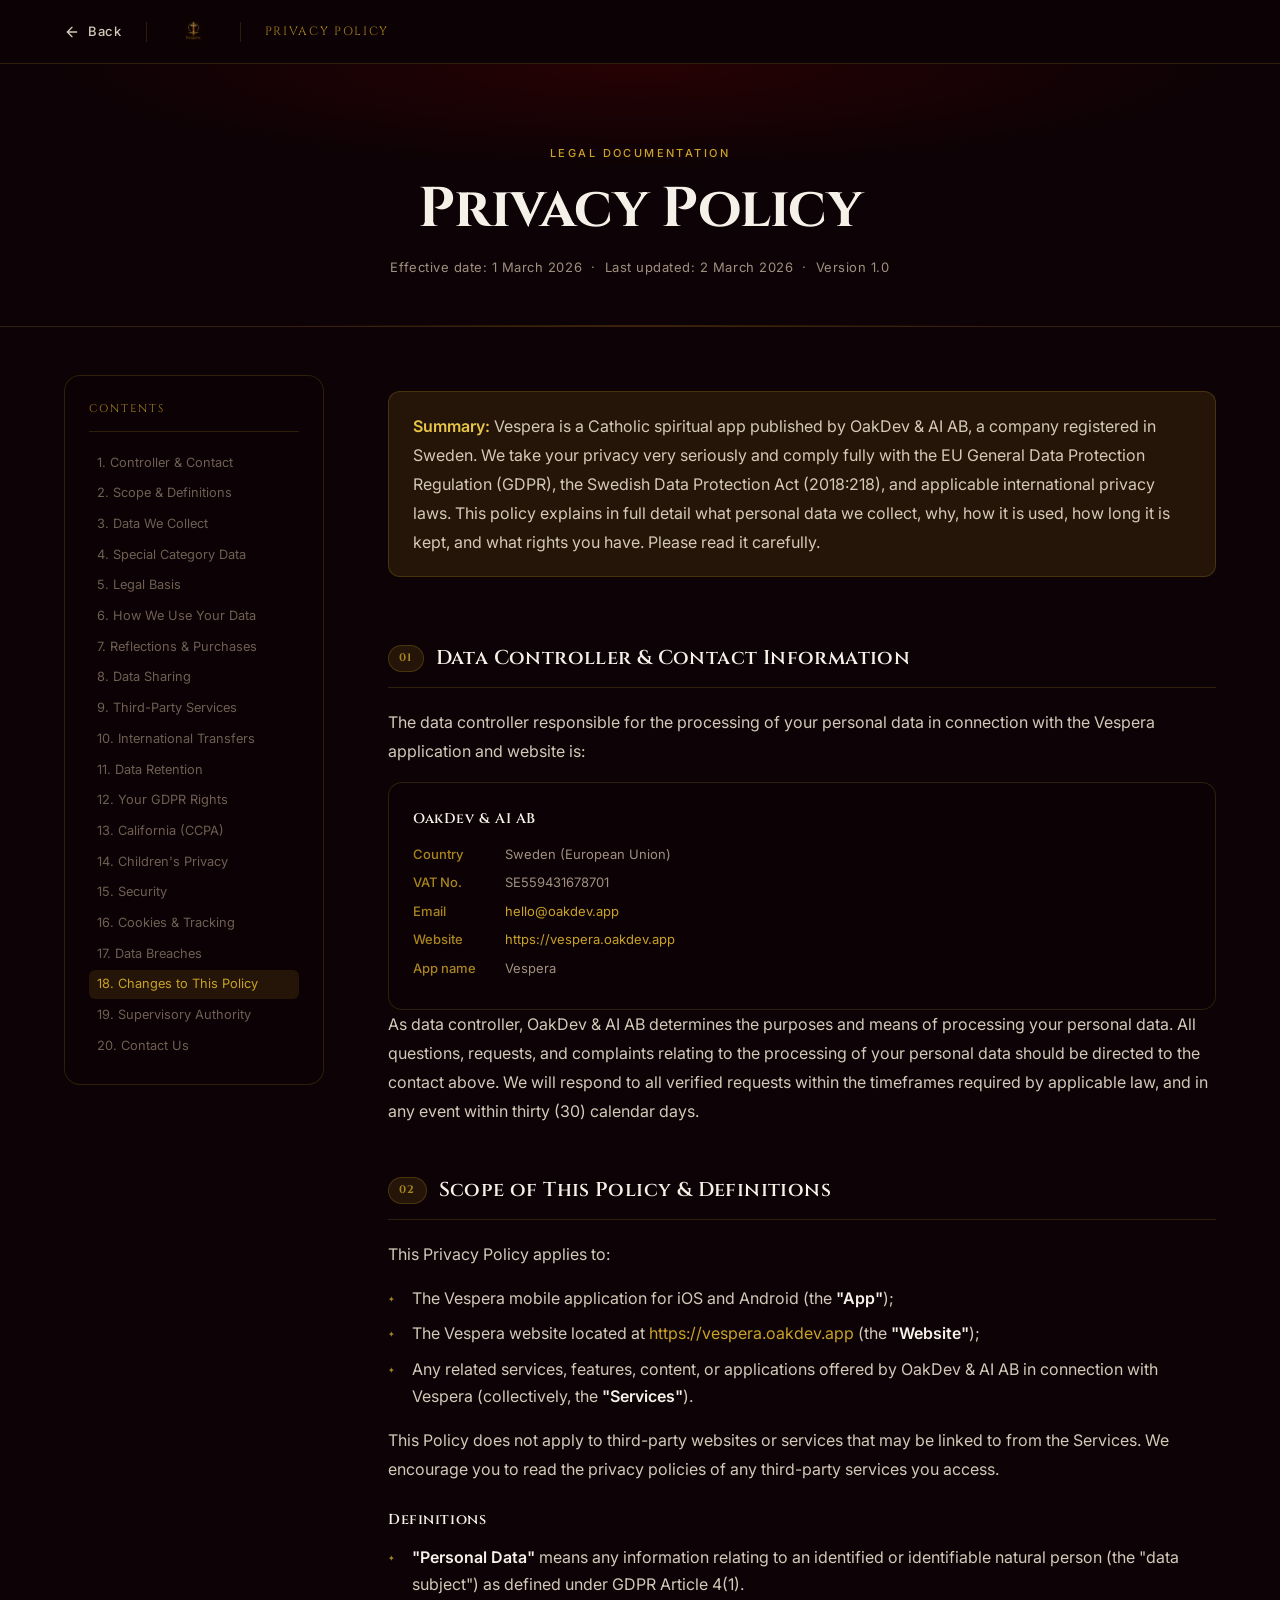
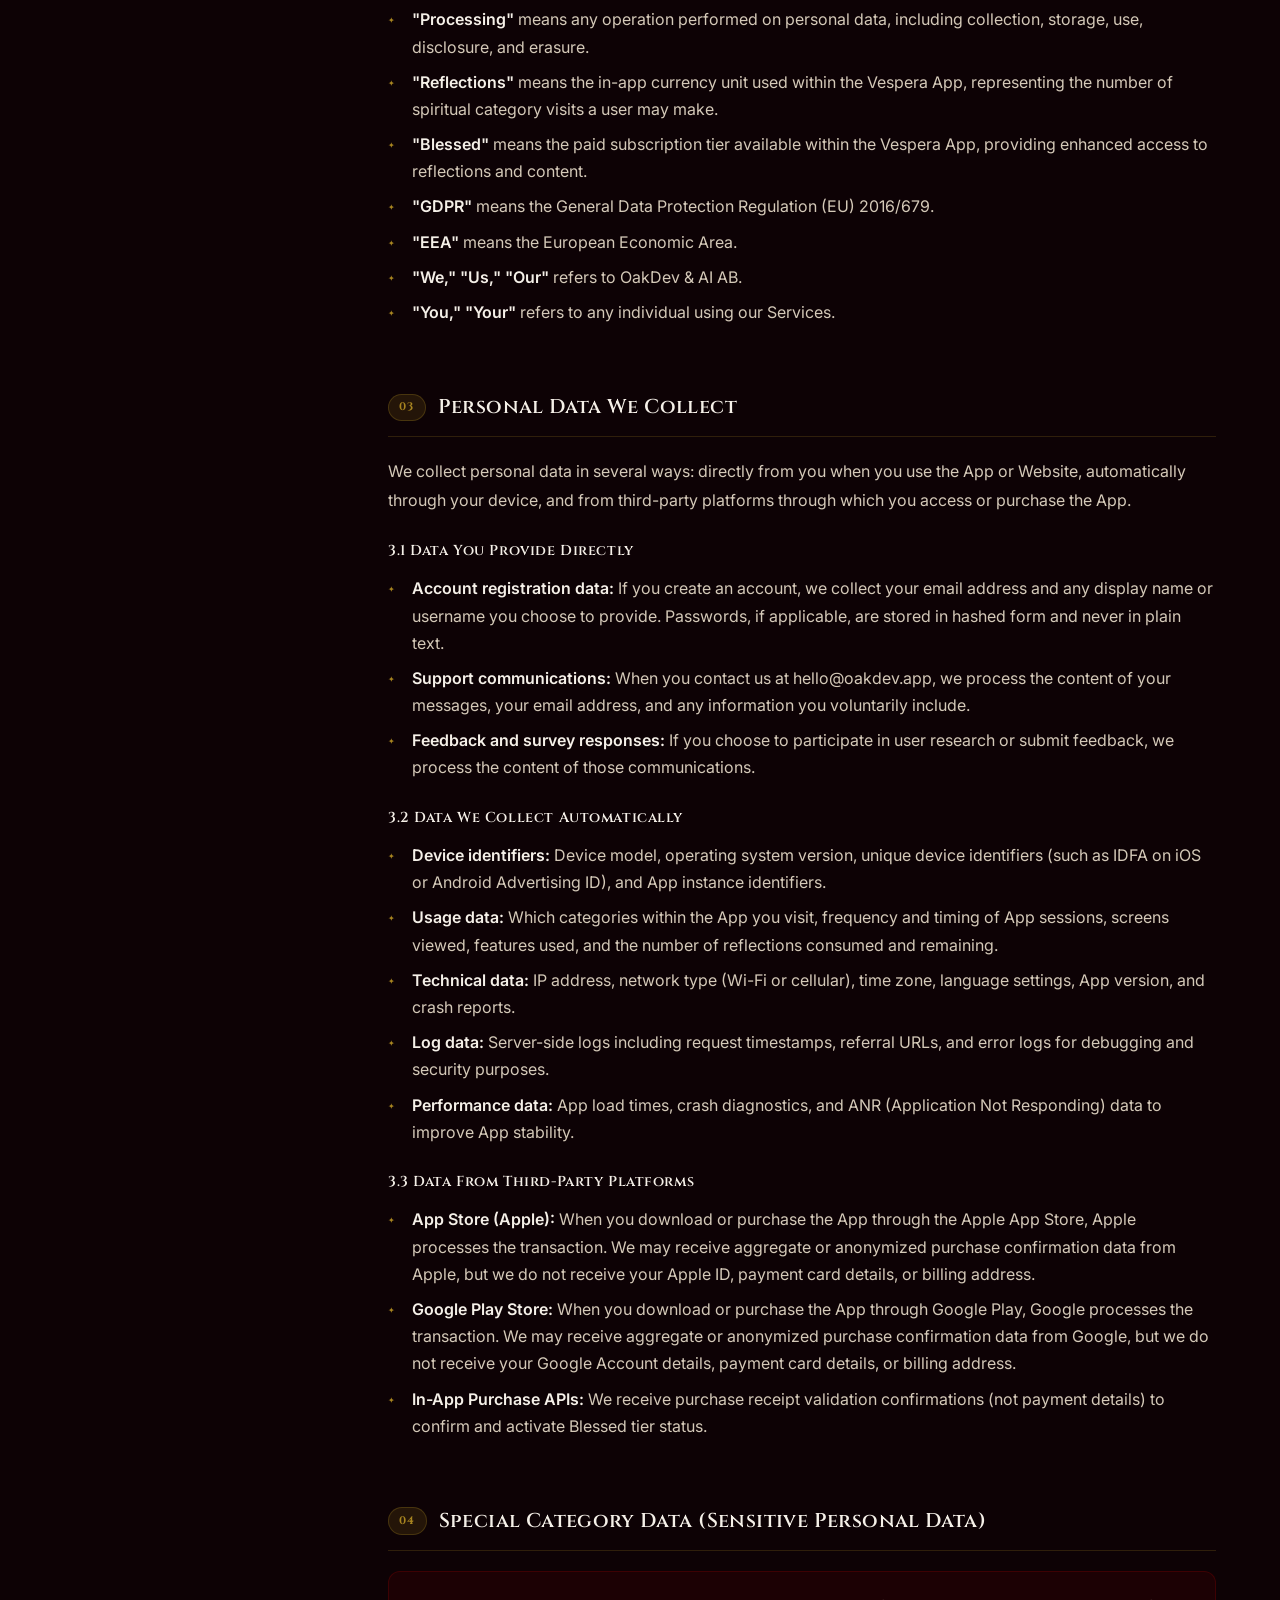
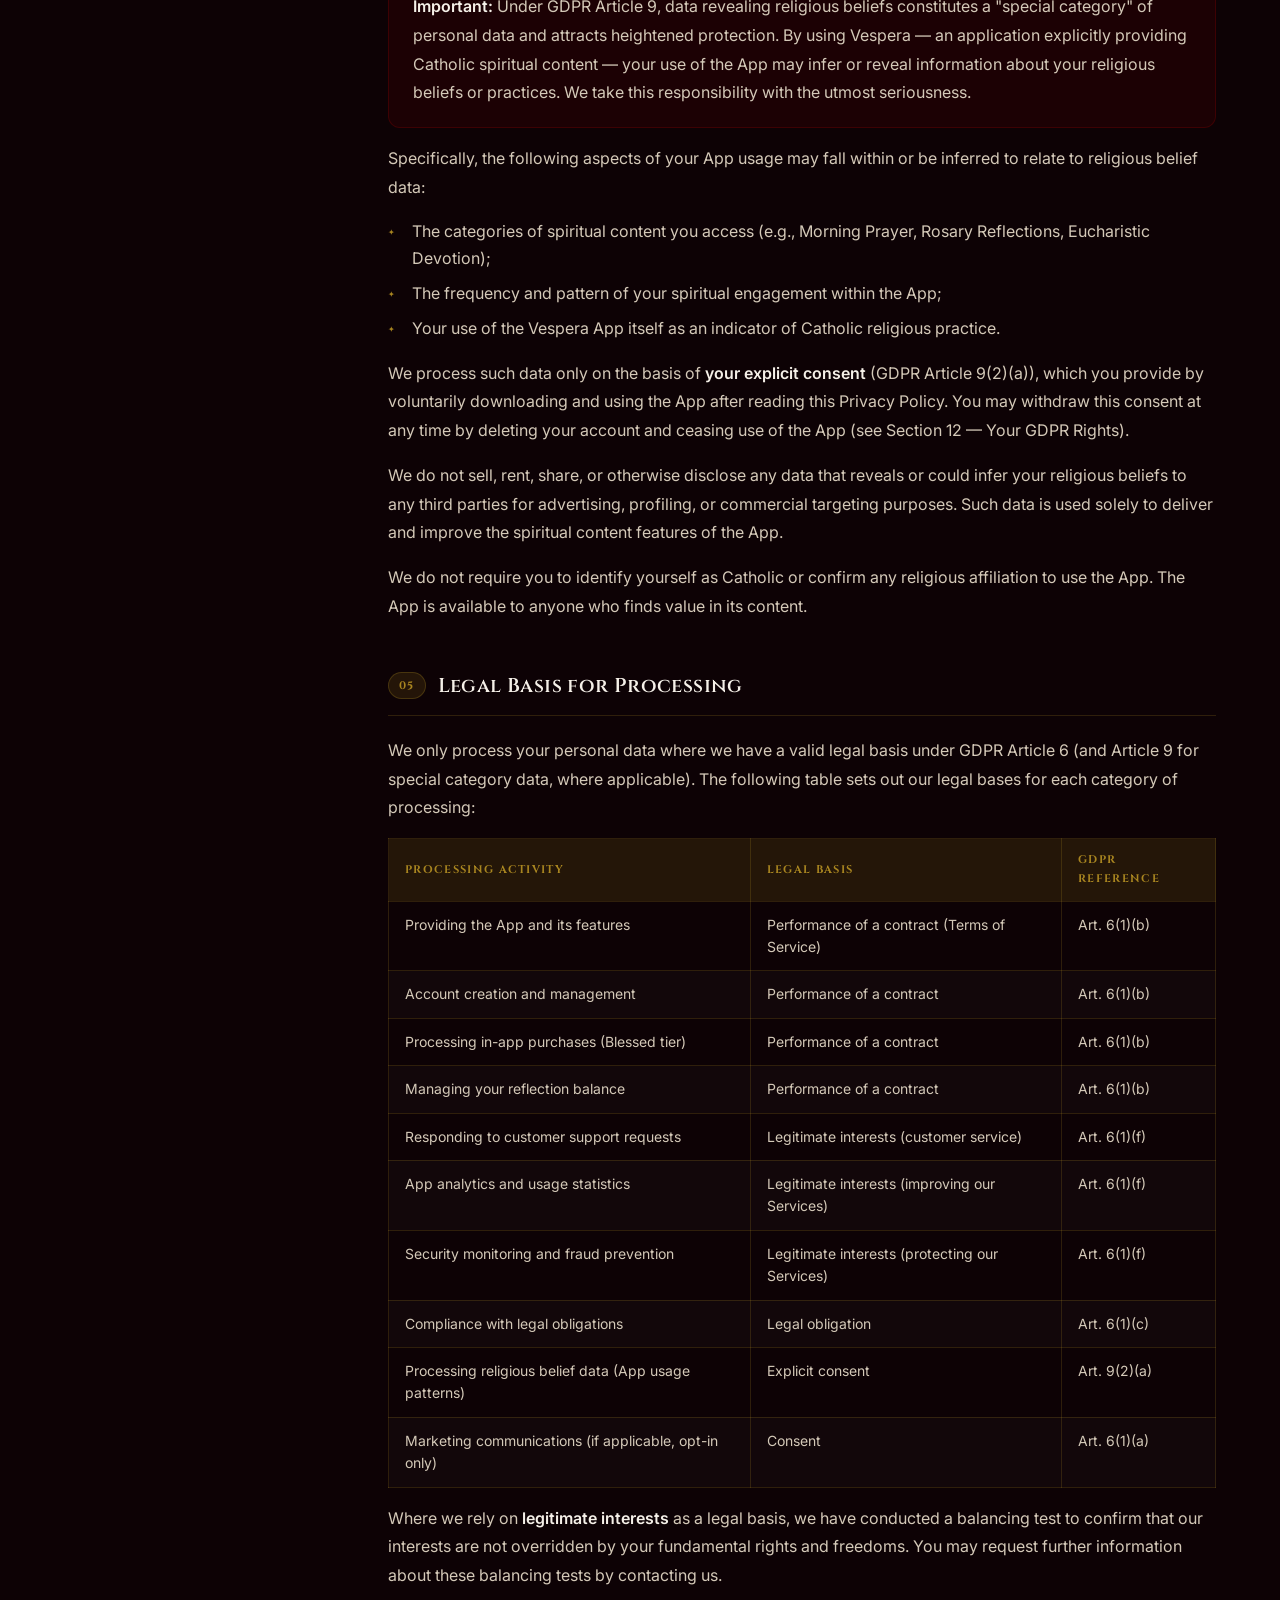
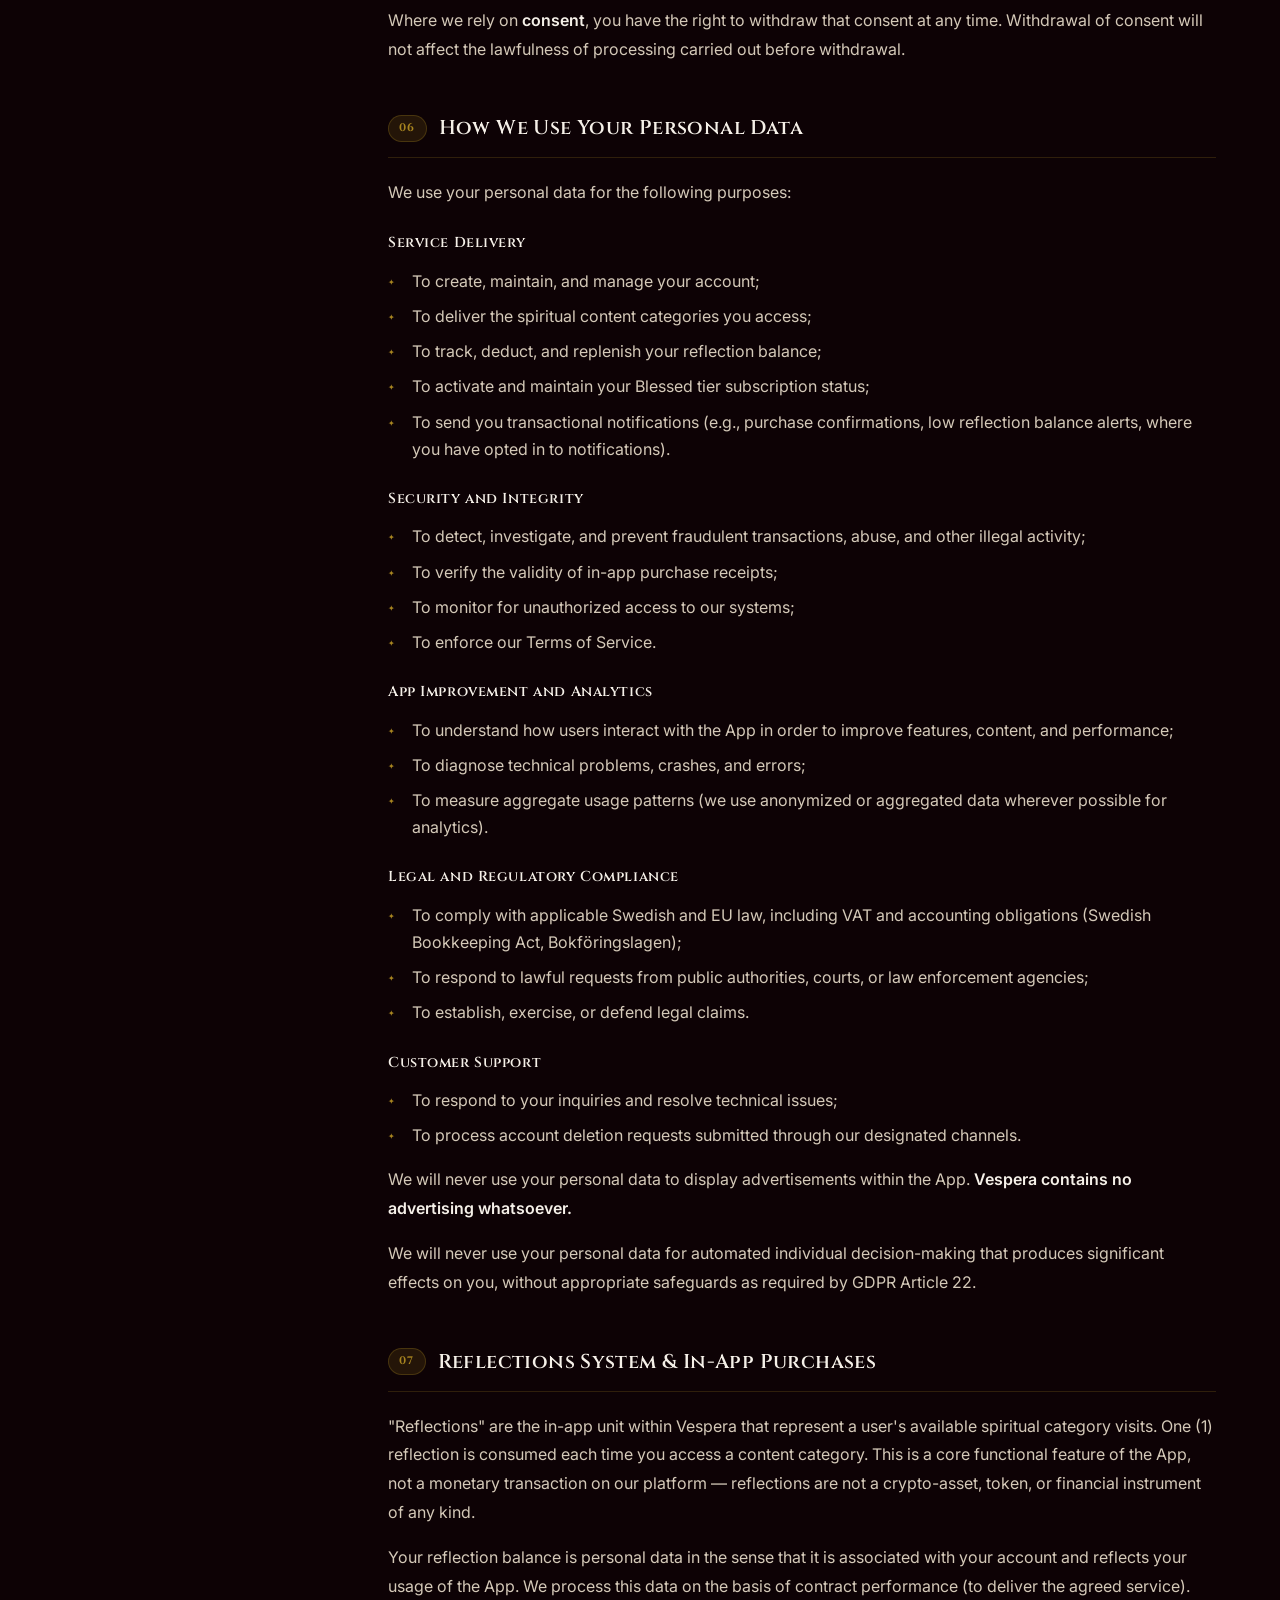
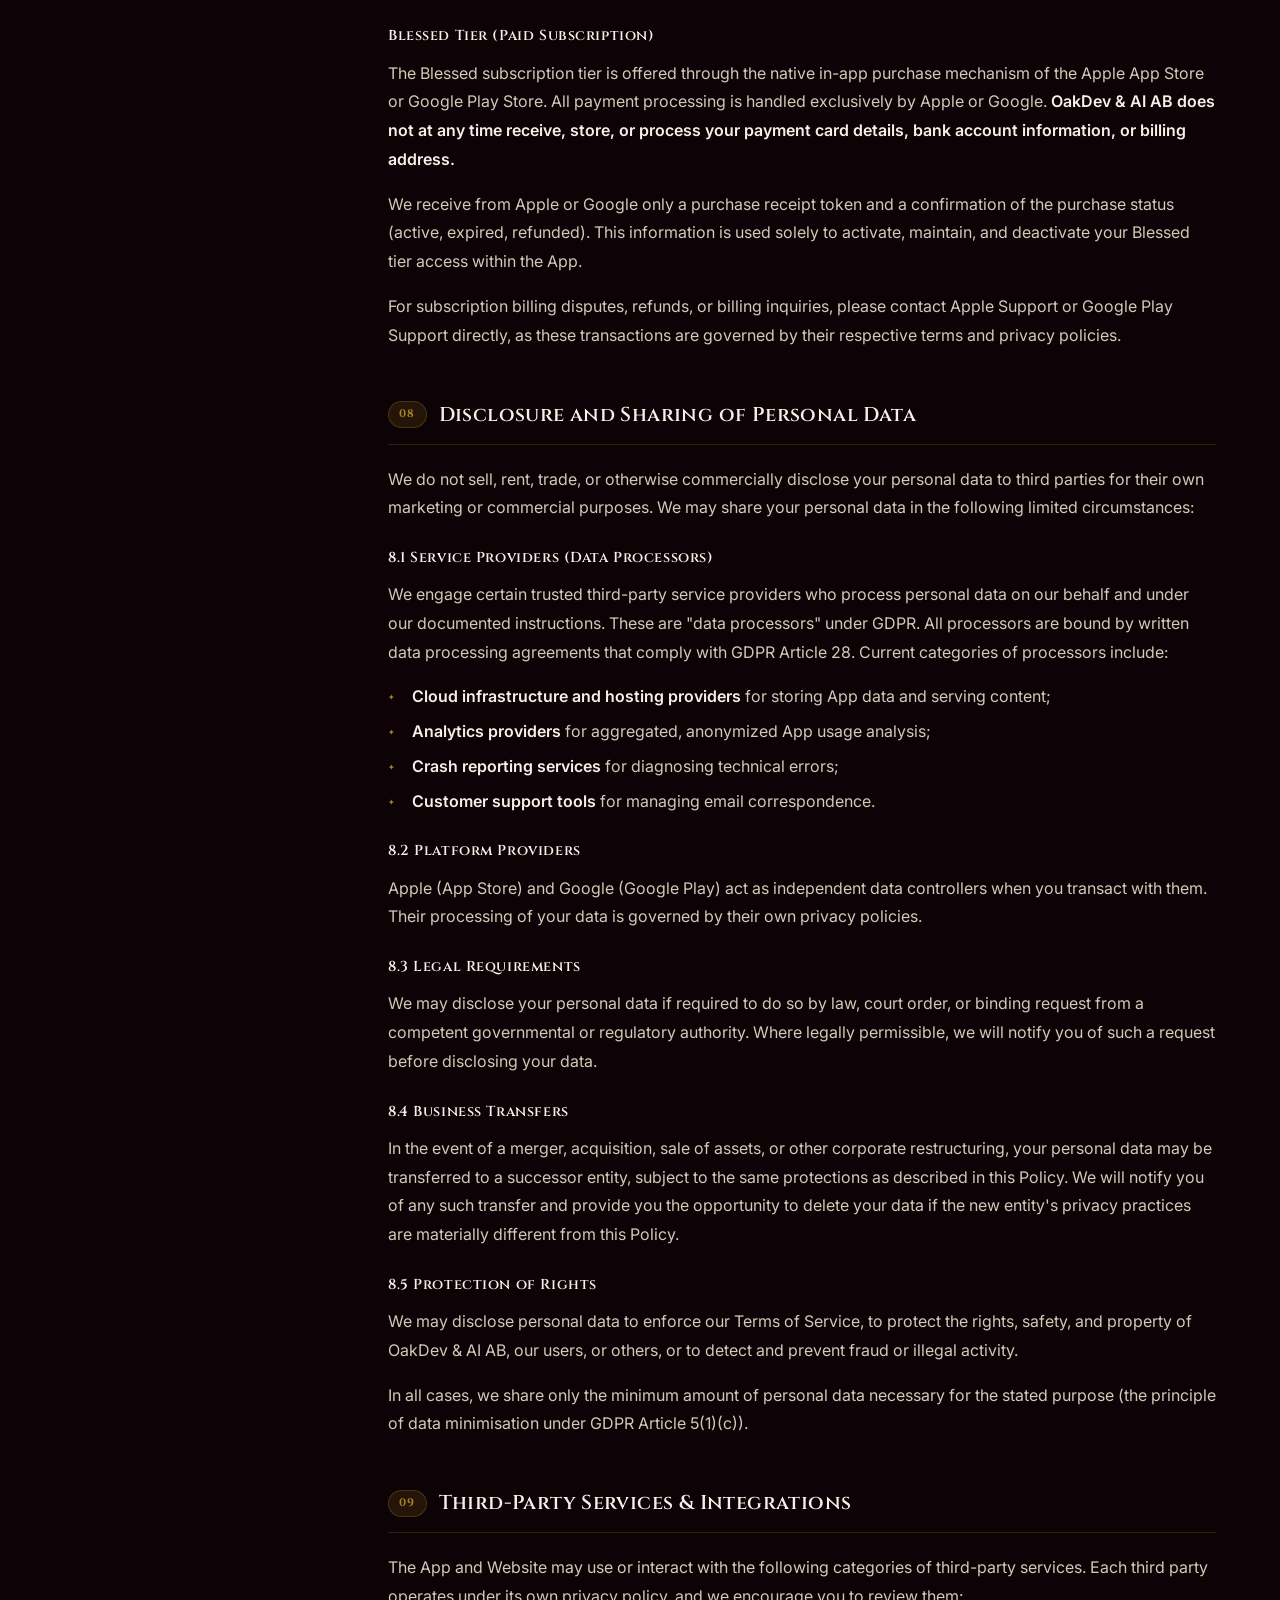
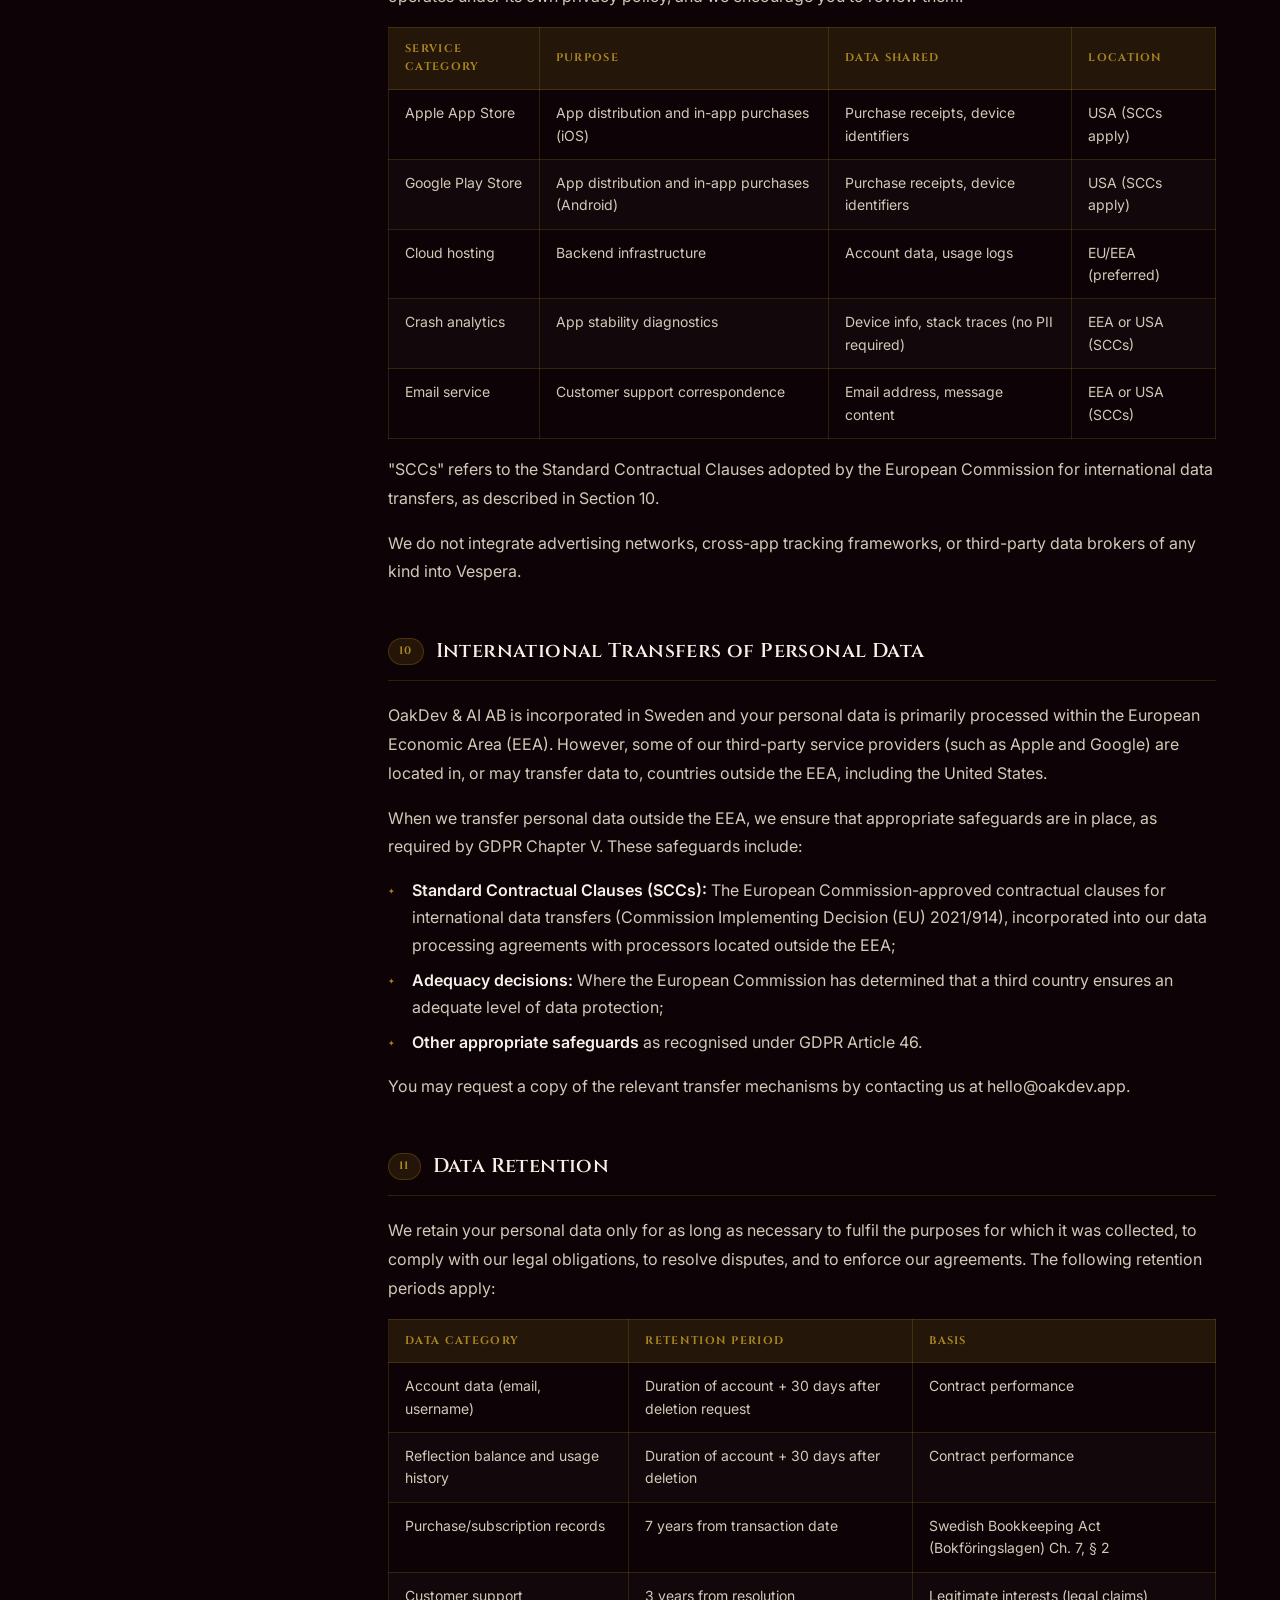
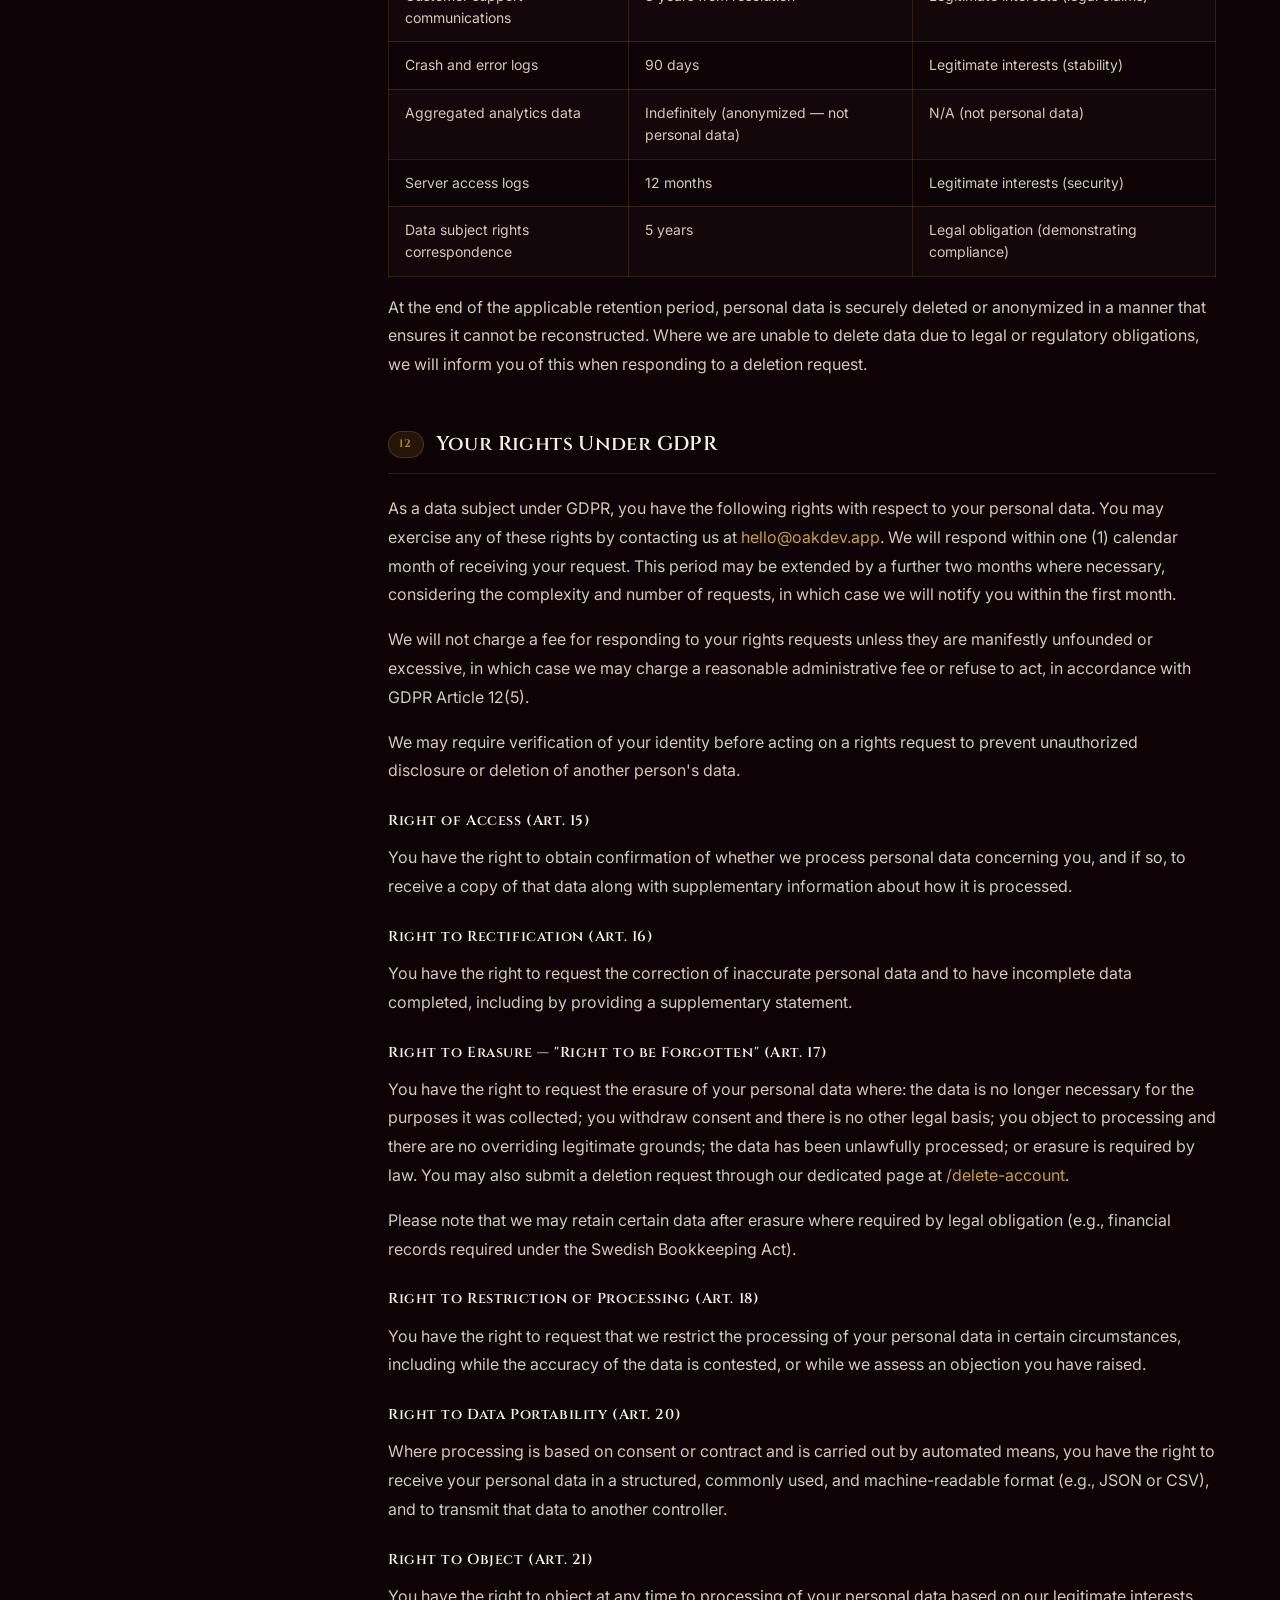
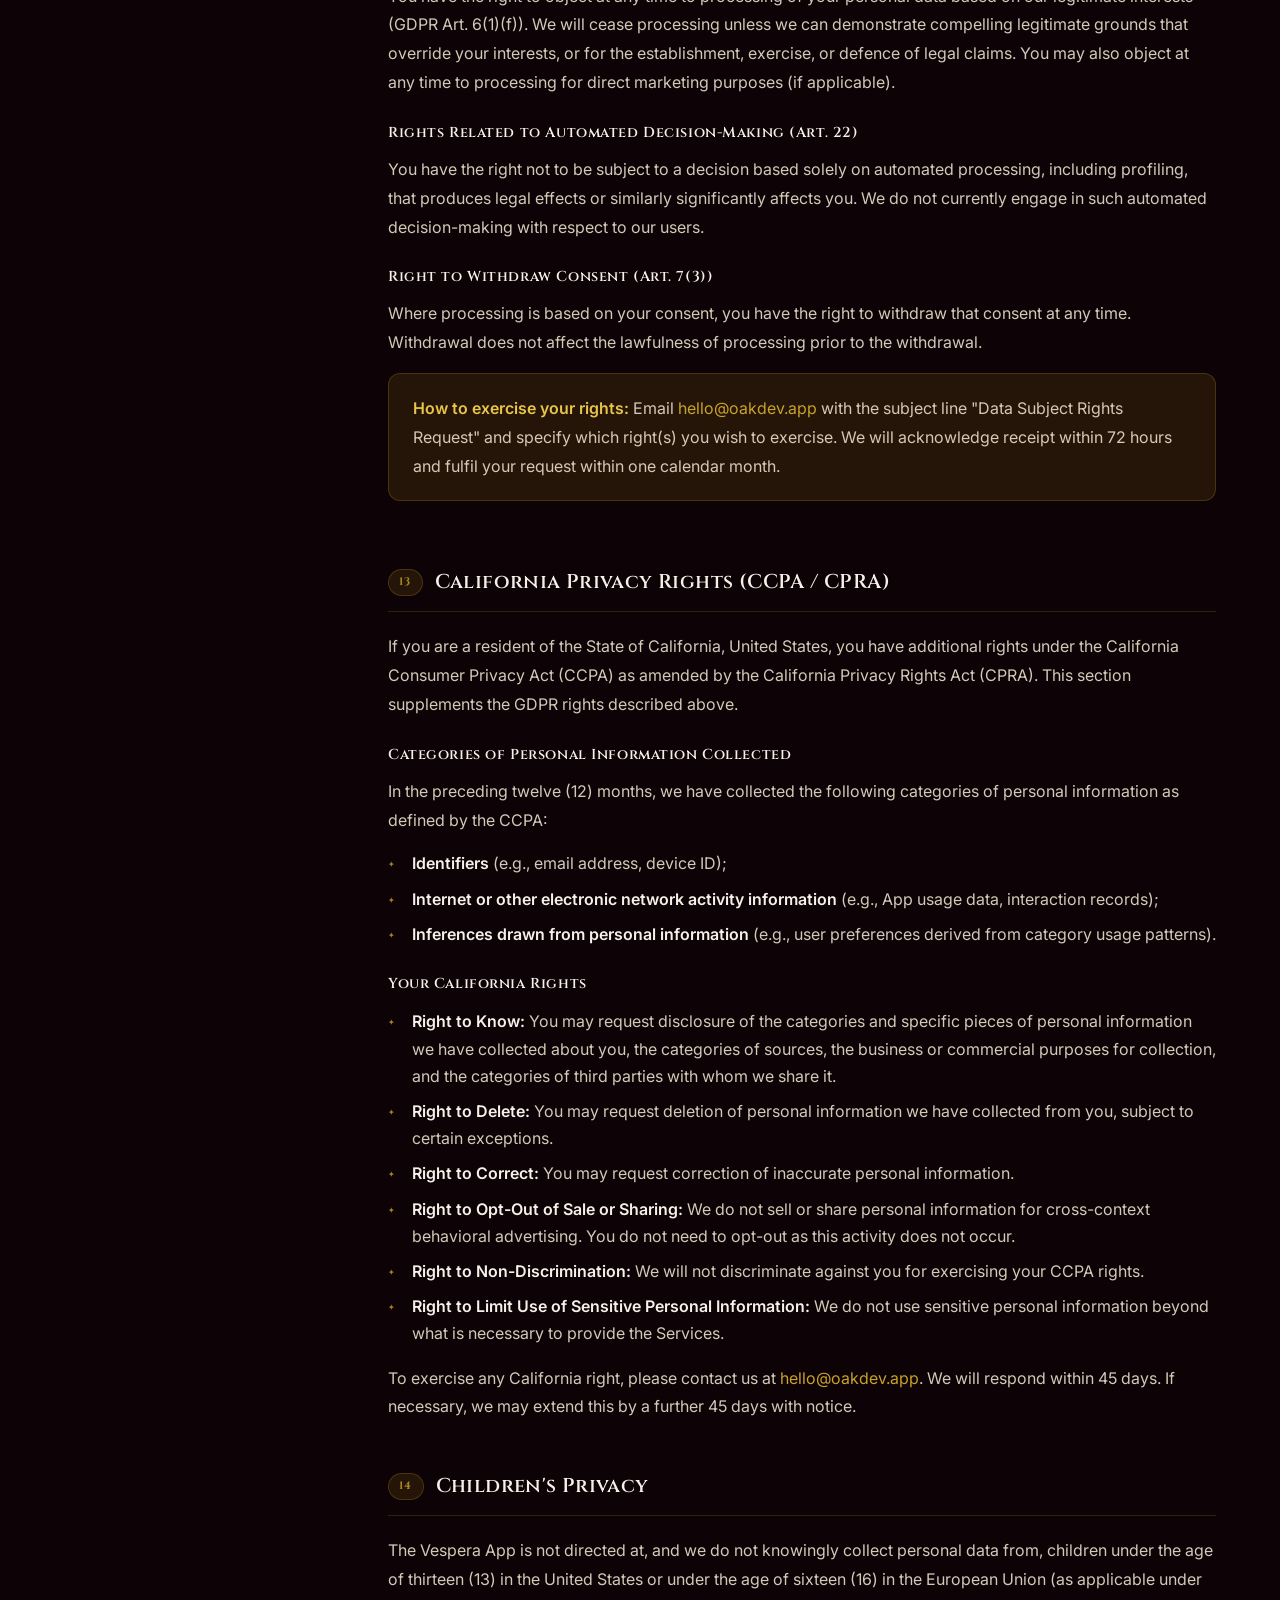
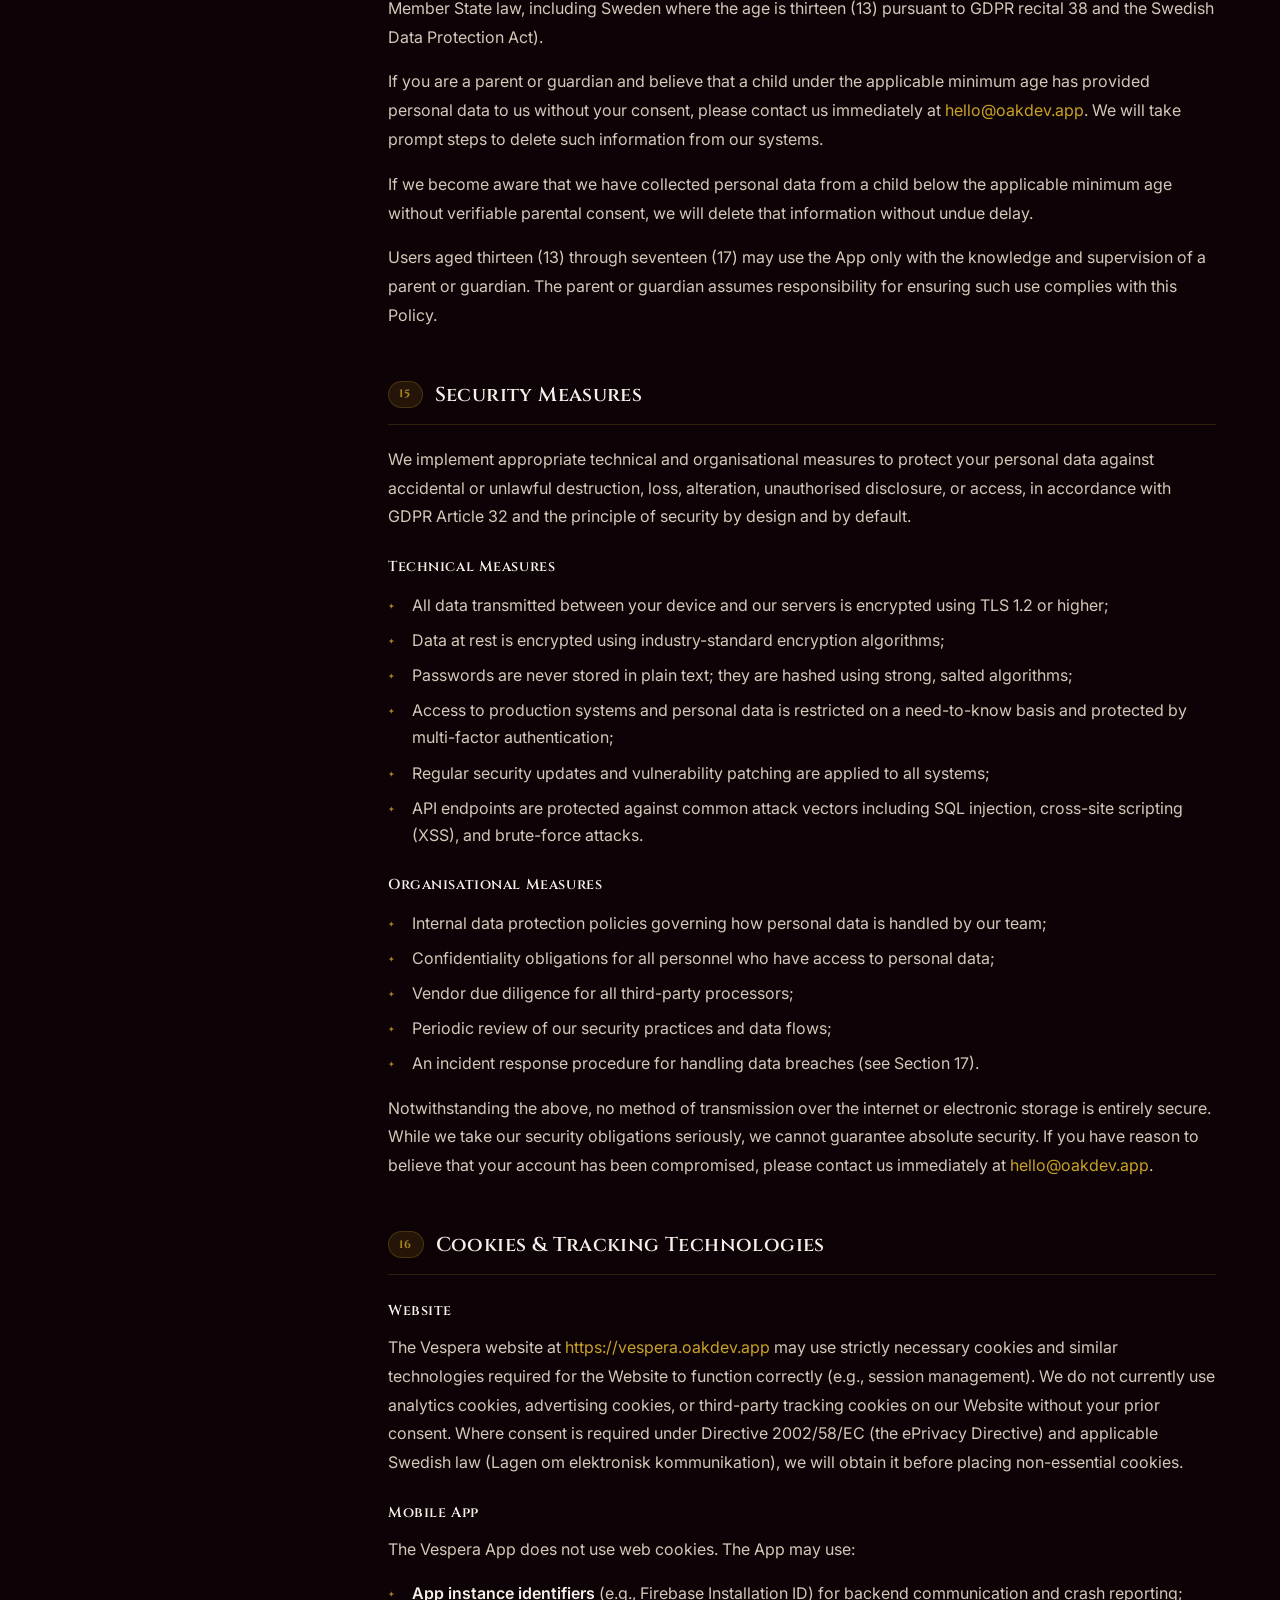
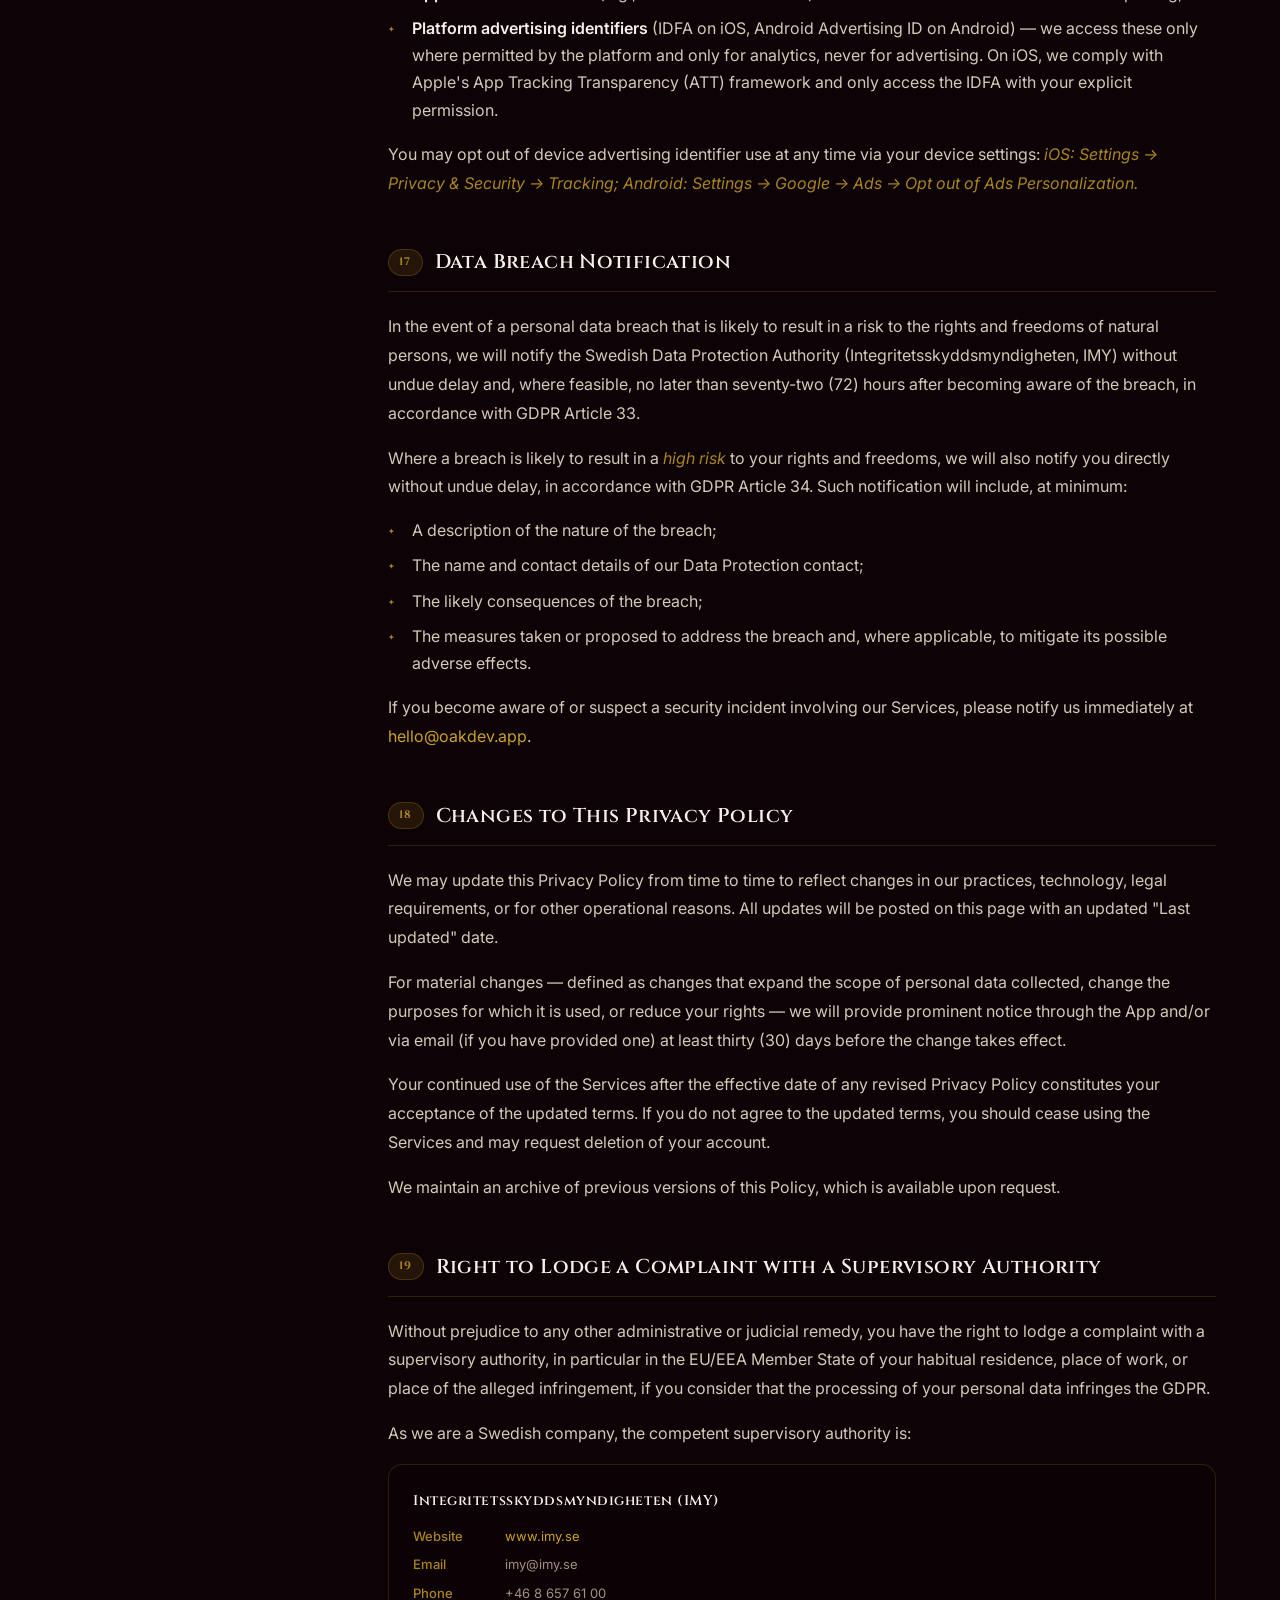
==== commit 8cc20671: "delete account and terms added" ====
--- a/privacy/index.html
+++ b/privacy/index.html
@@ -372,7 +372,7 @@
   <header class="page-header">
     <p class="page-eyebrow">Legal Documentation</p>
     <h1 class="page-title">Privacy Policy</h1>
-    <p class="page-meta">Effective date: 1 March 2026 &nbsp;·&nbsp; Last updated: 1 March 2026 &nbsp;·&nbsp; Version 1.0</p>
+    <p class="page-meta">Effective date: 1 March 2026 &nbsp;·&nbsp; Last updated: 2 March 2026 &nbsp;·&nbsp; Version 1.0</p>
   </header>
 
   <!-- Body -->
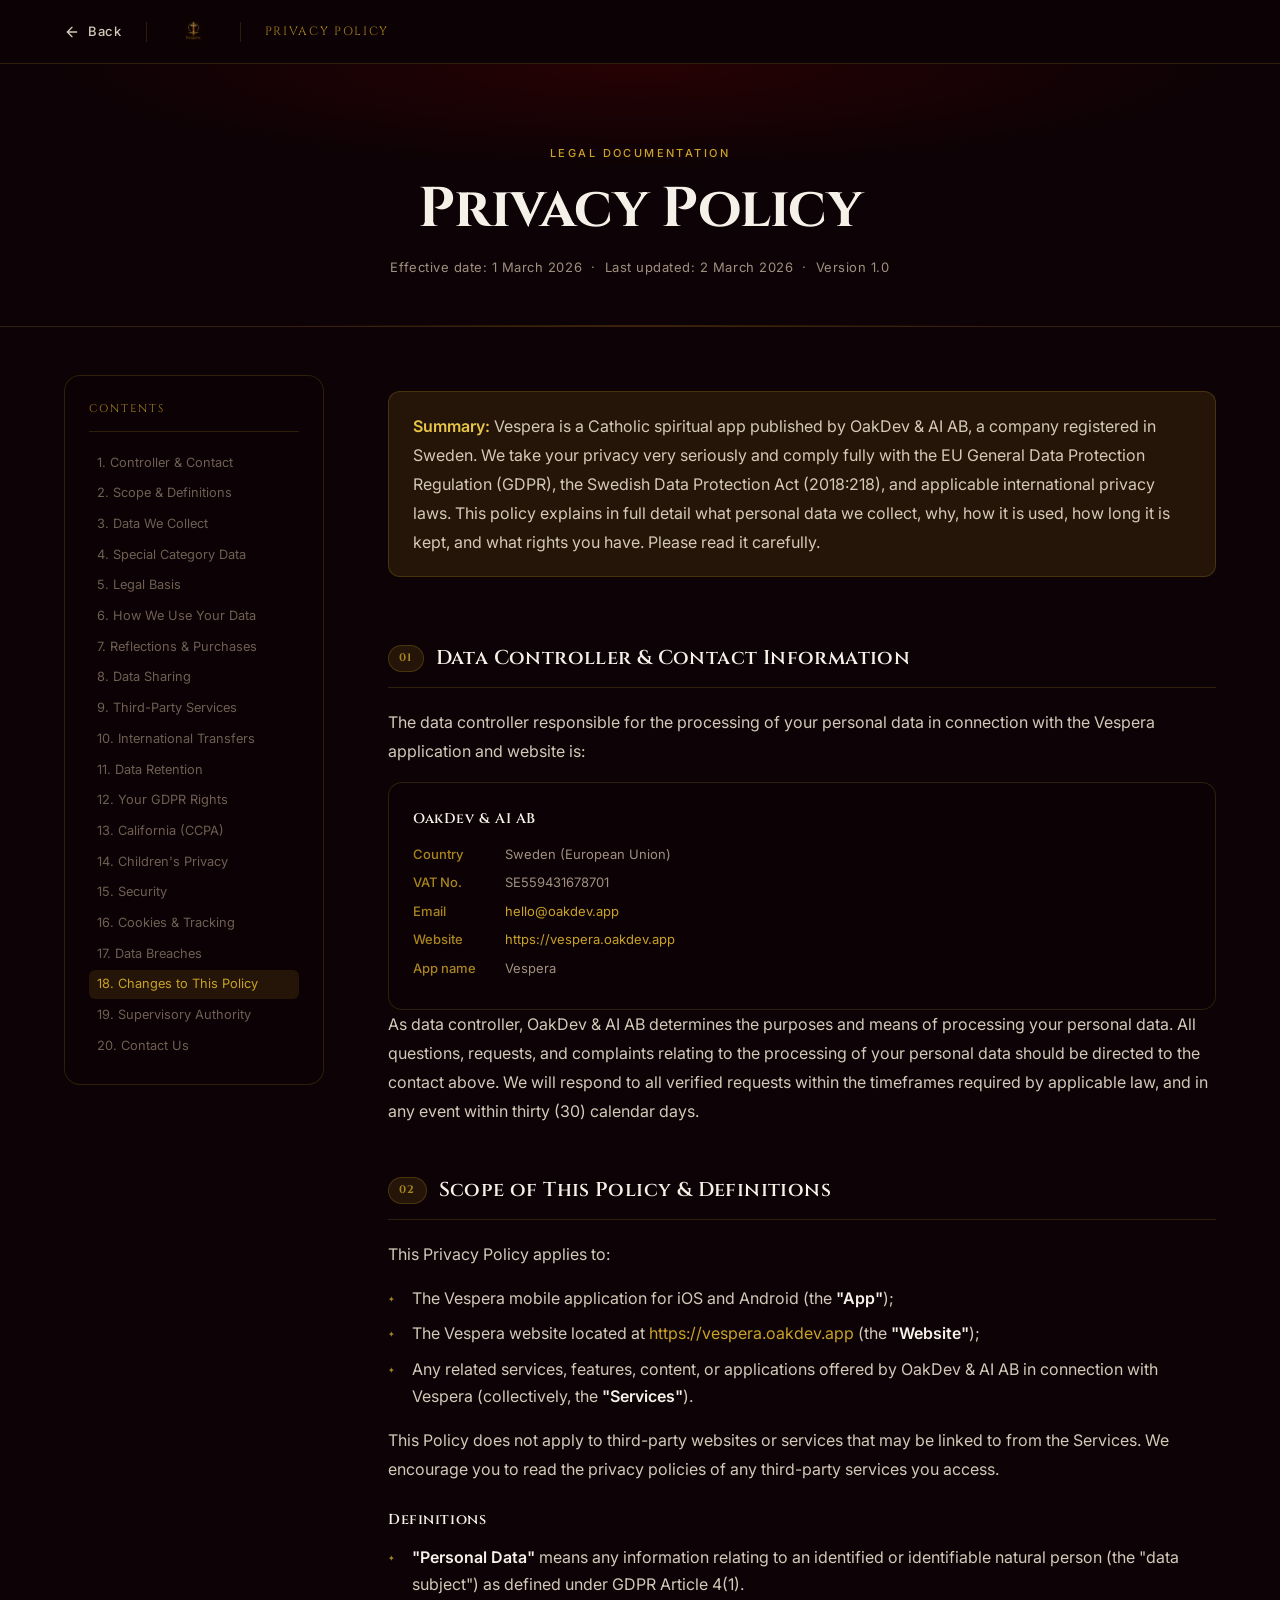
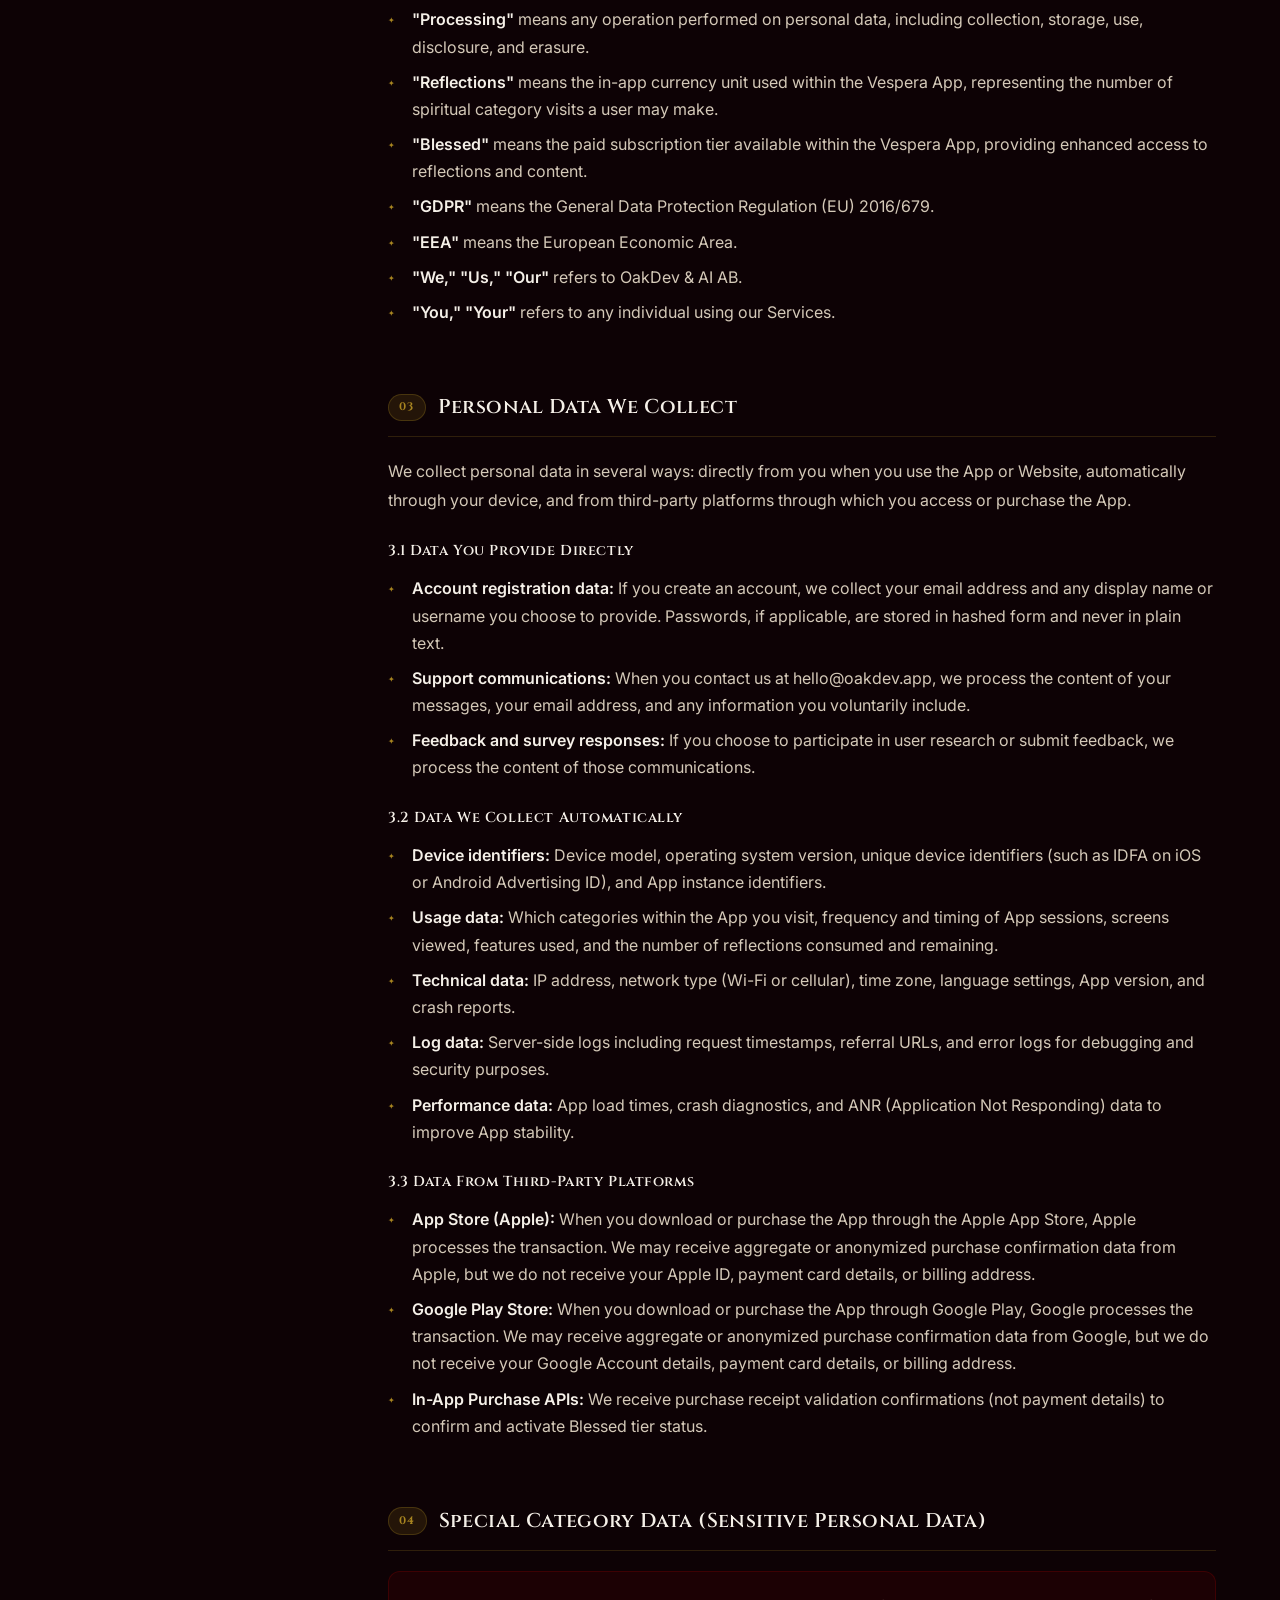
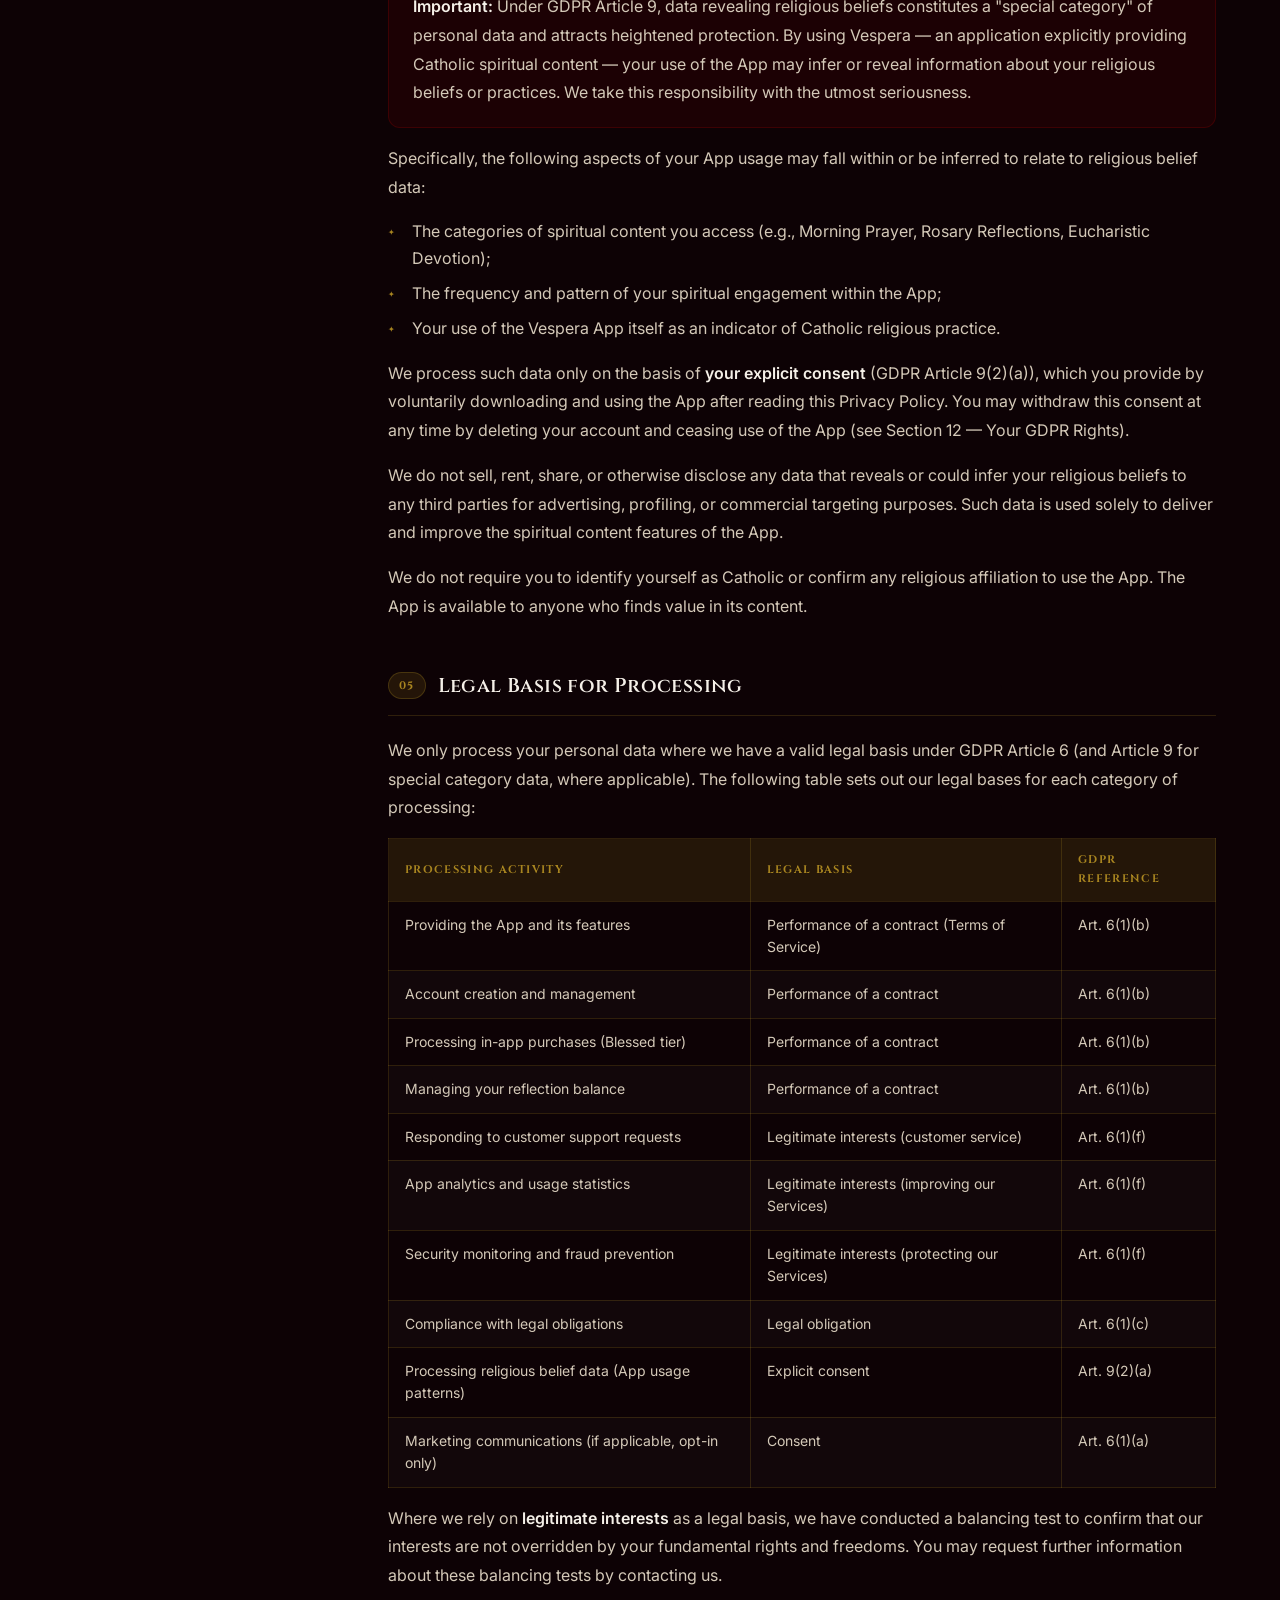
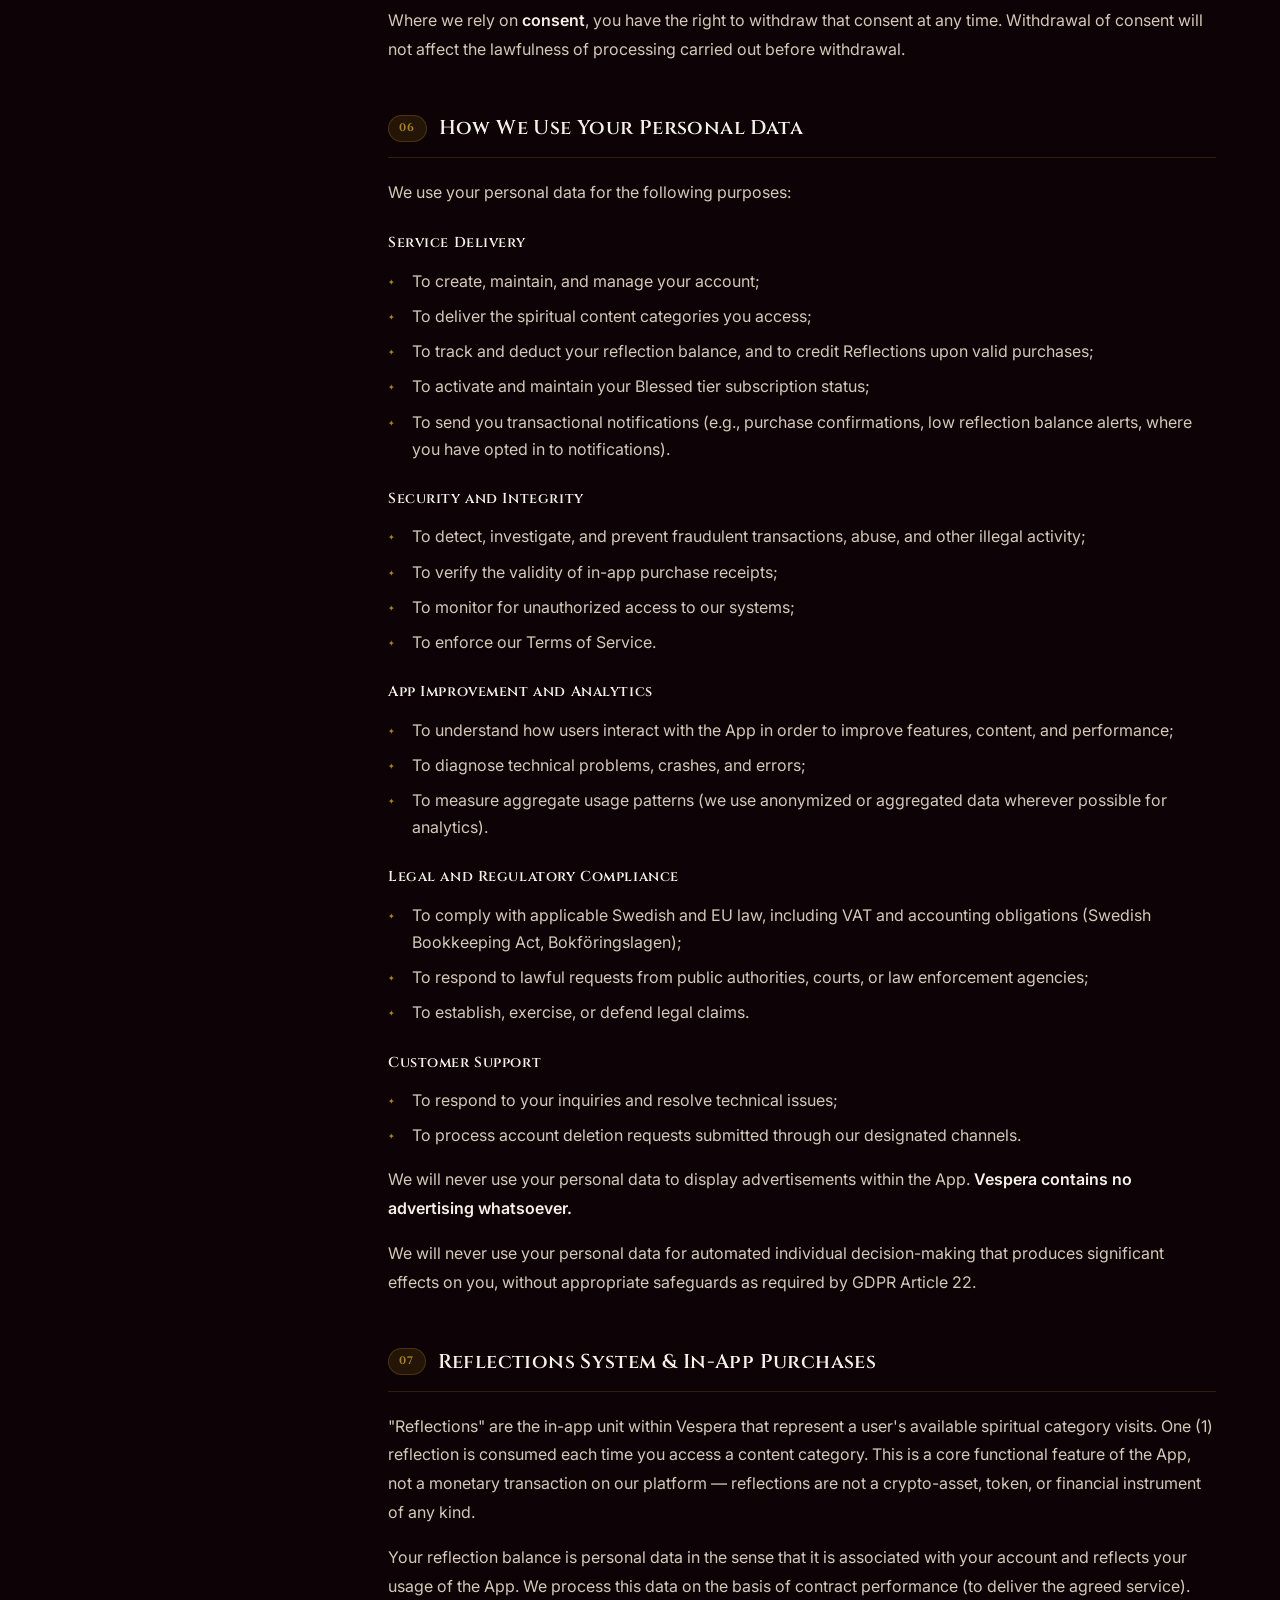
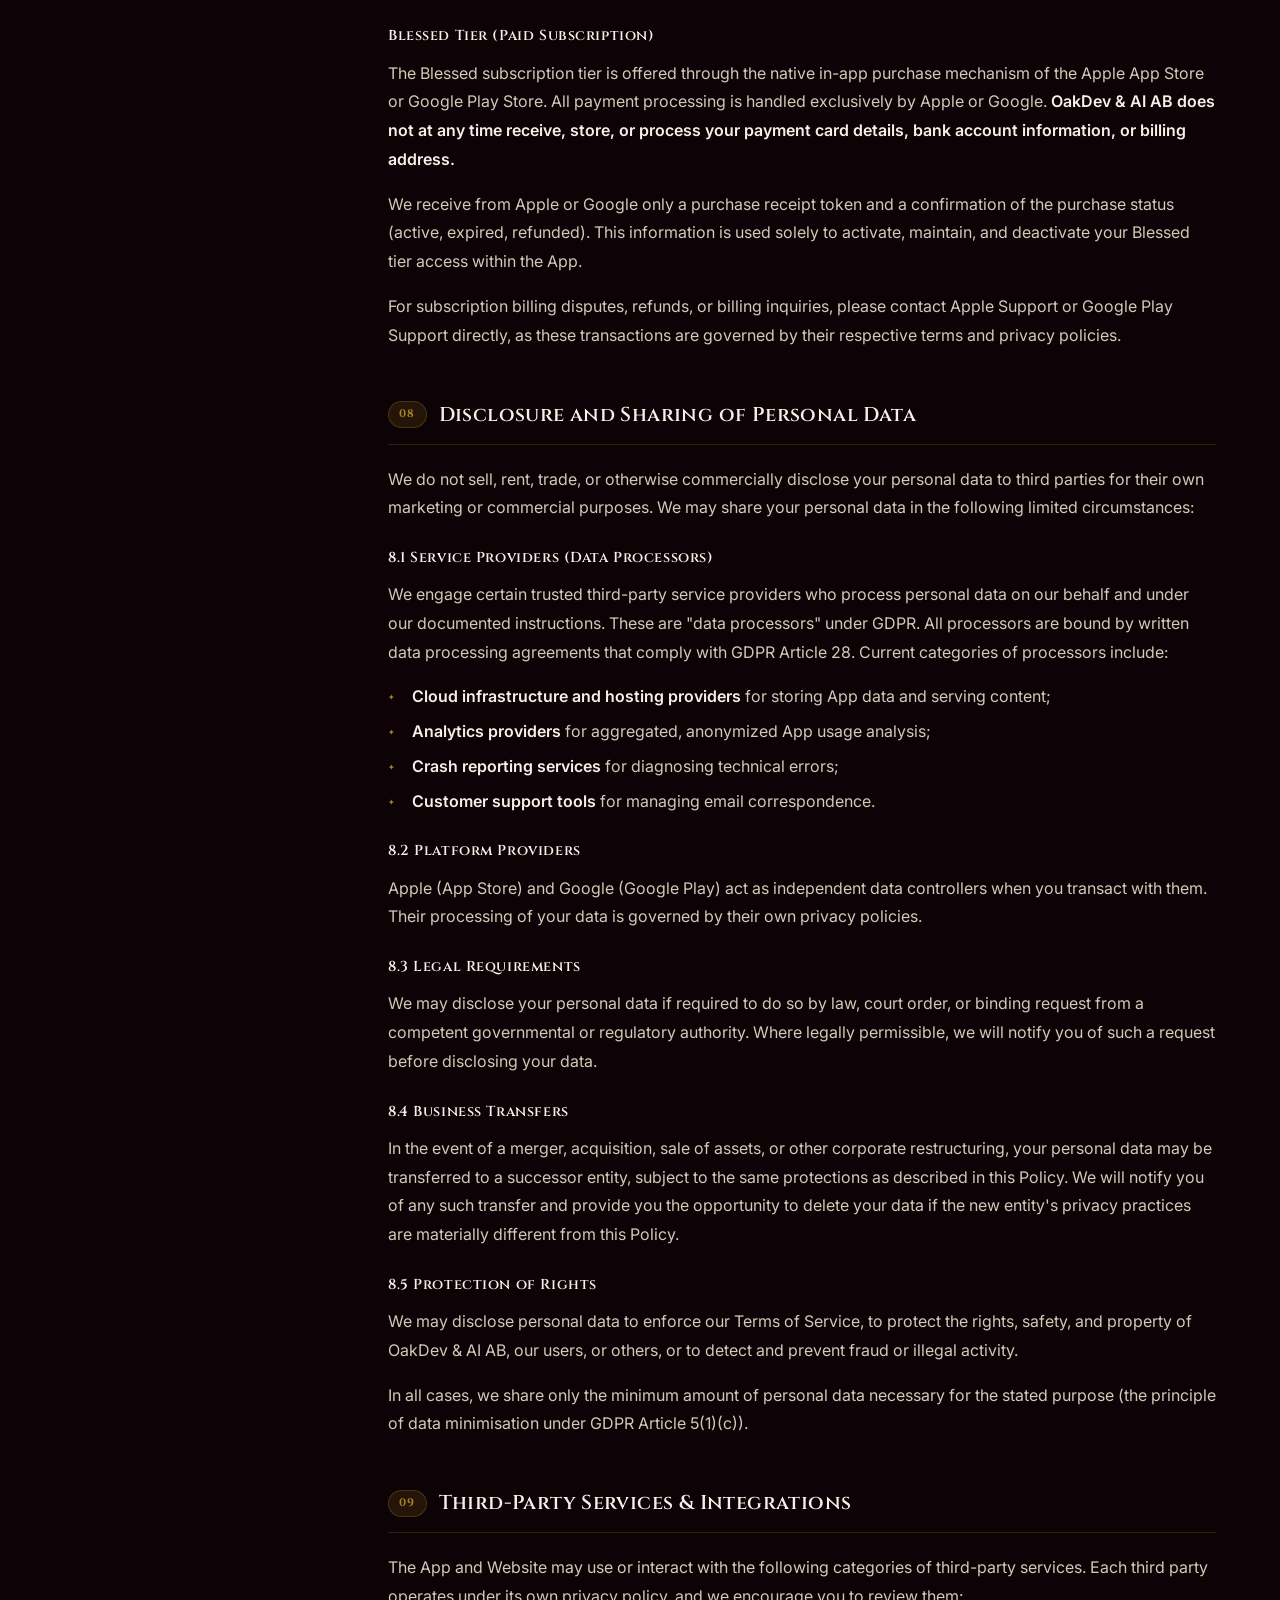
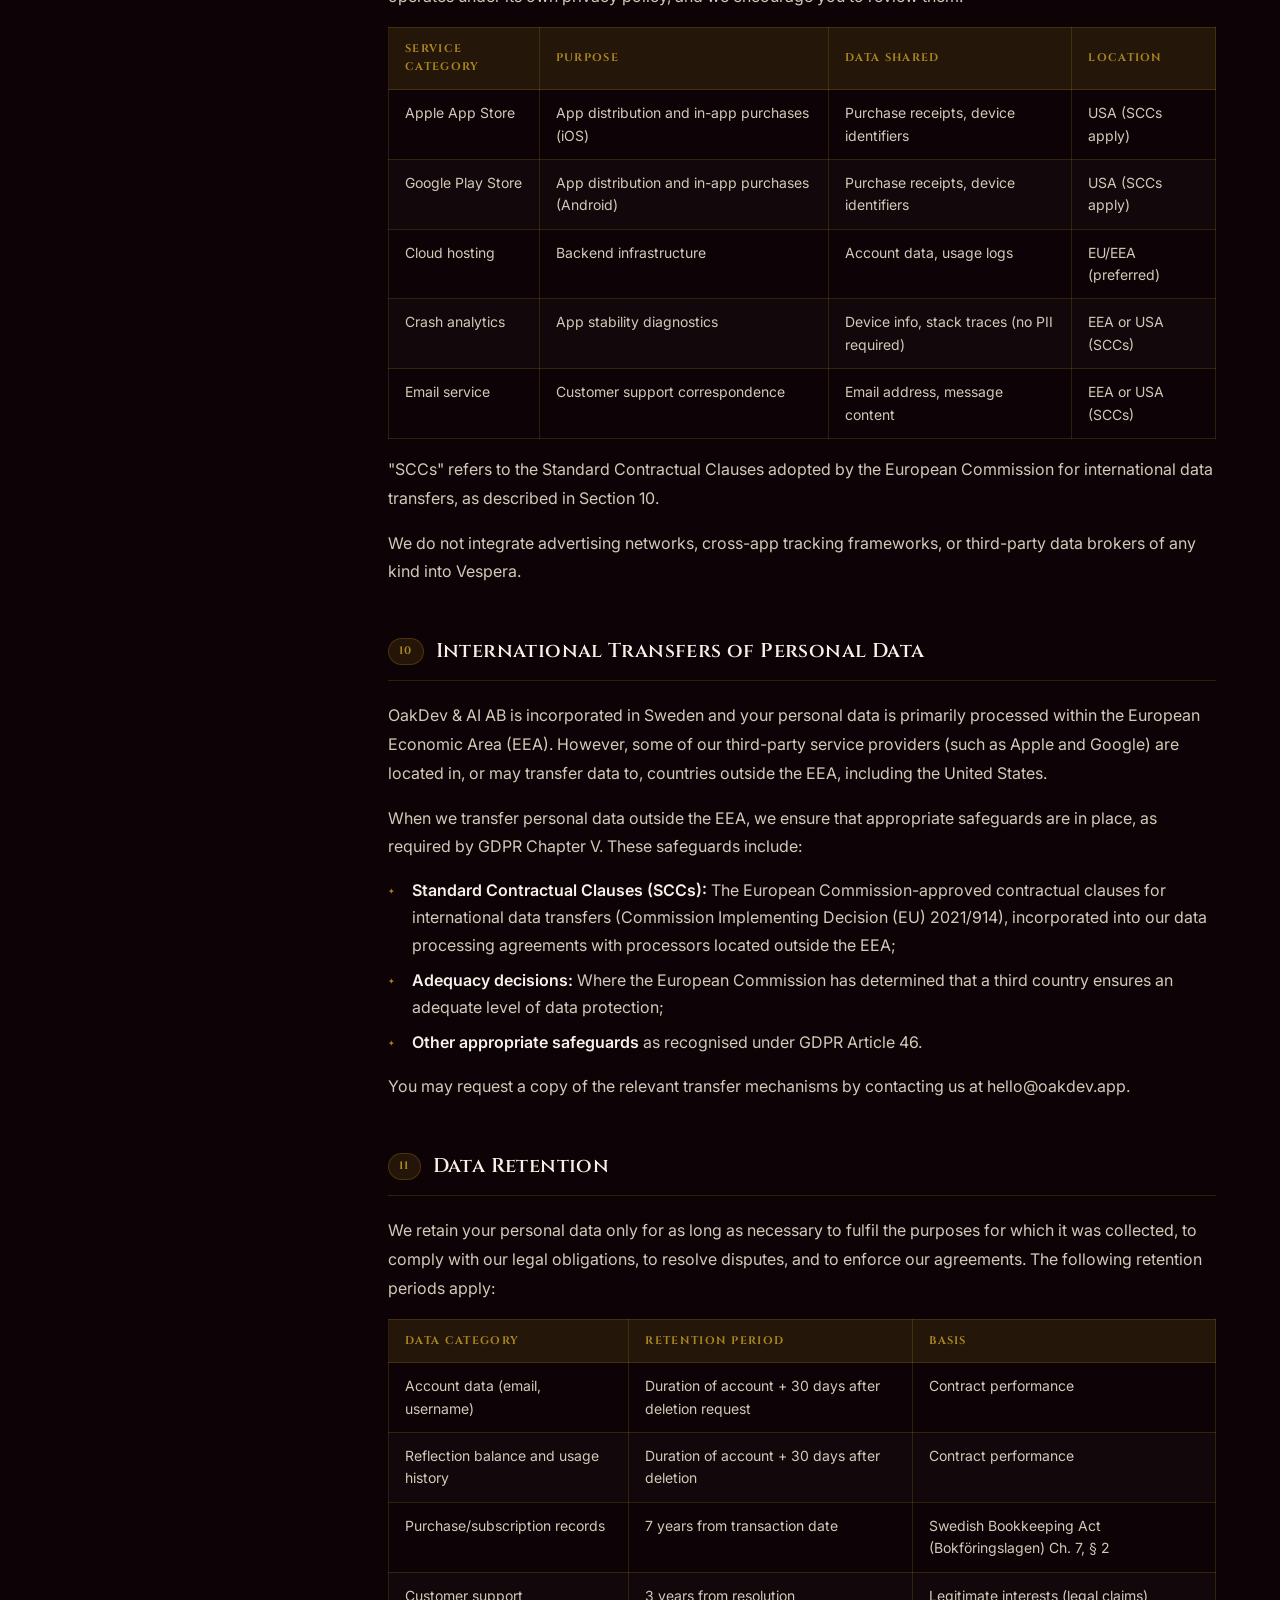
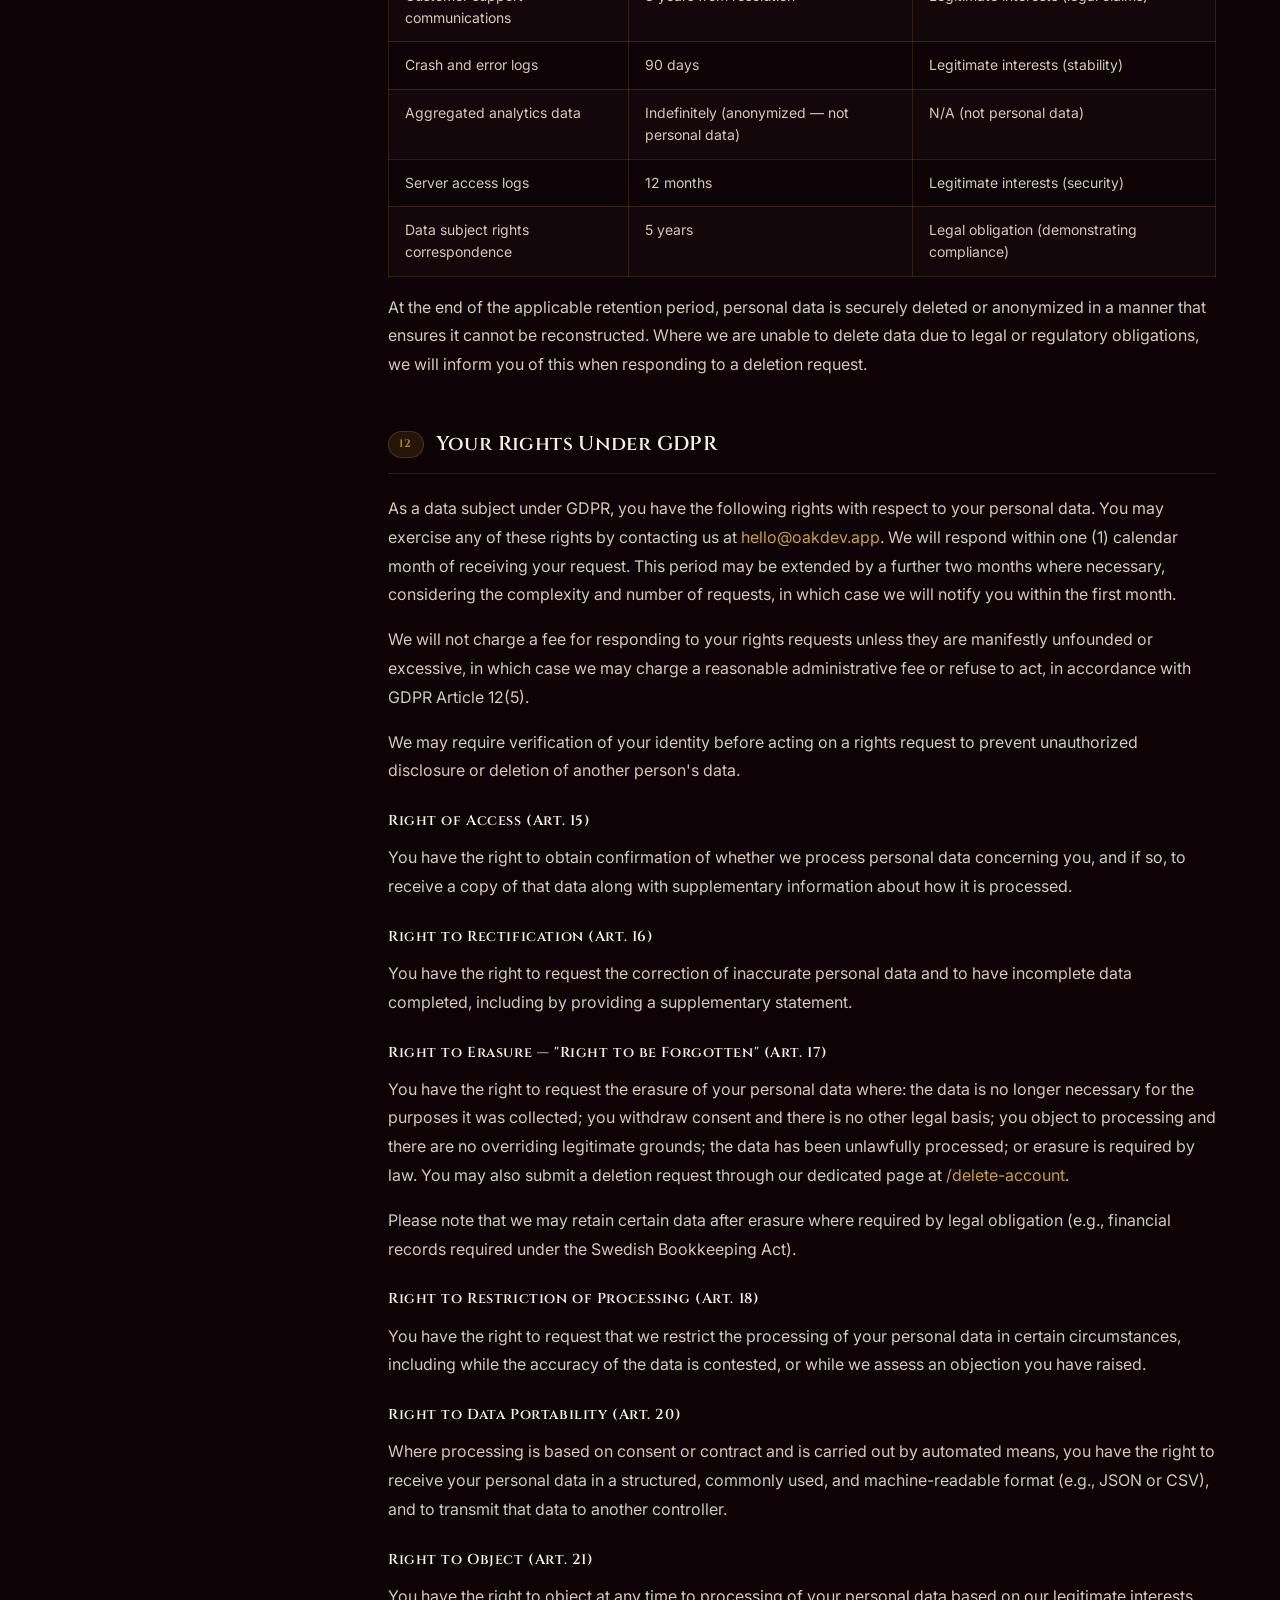
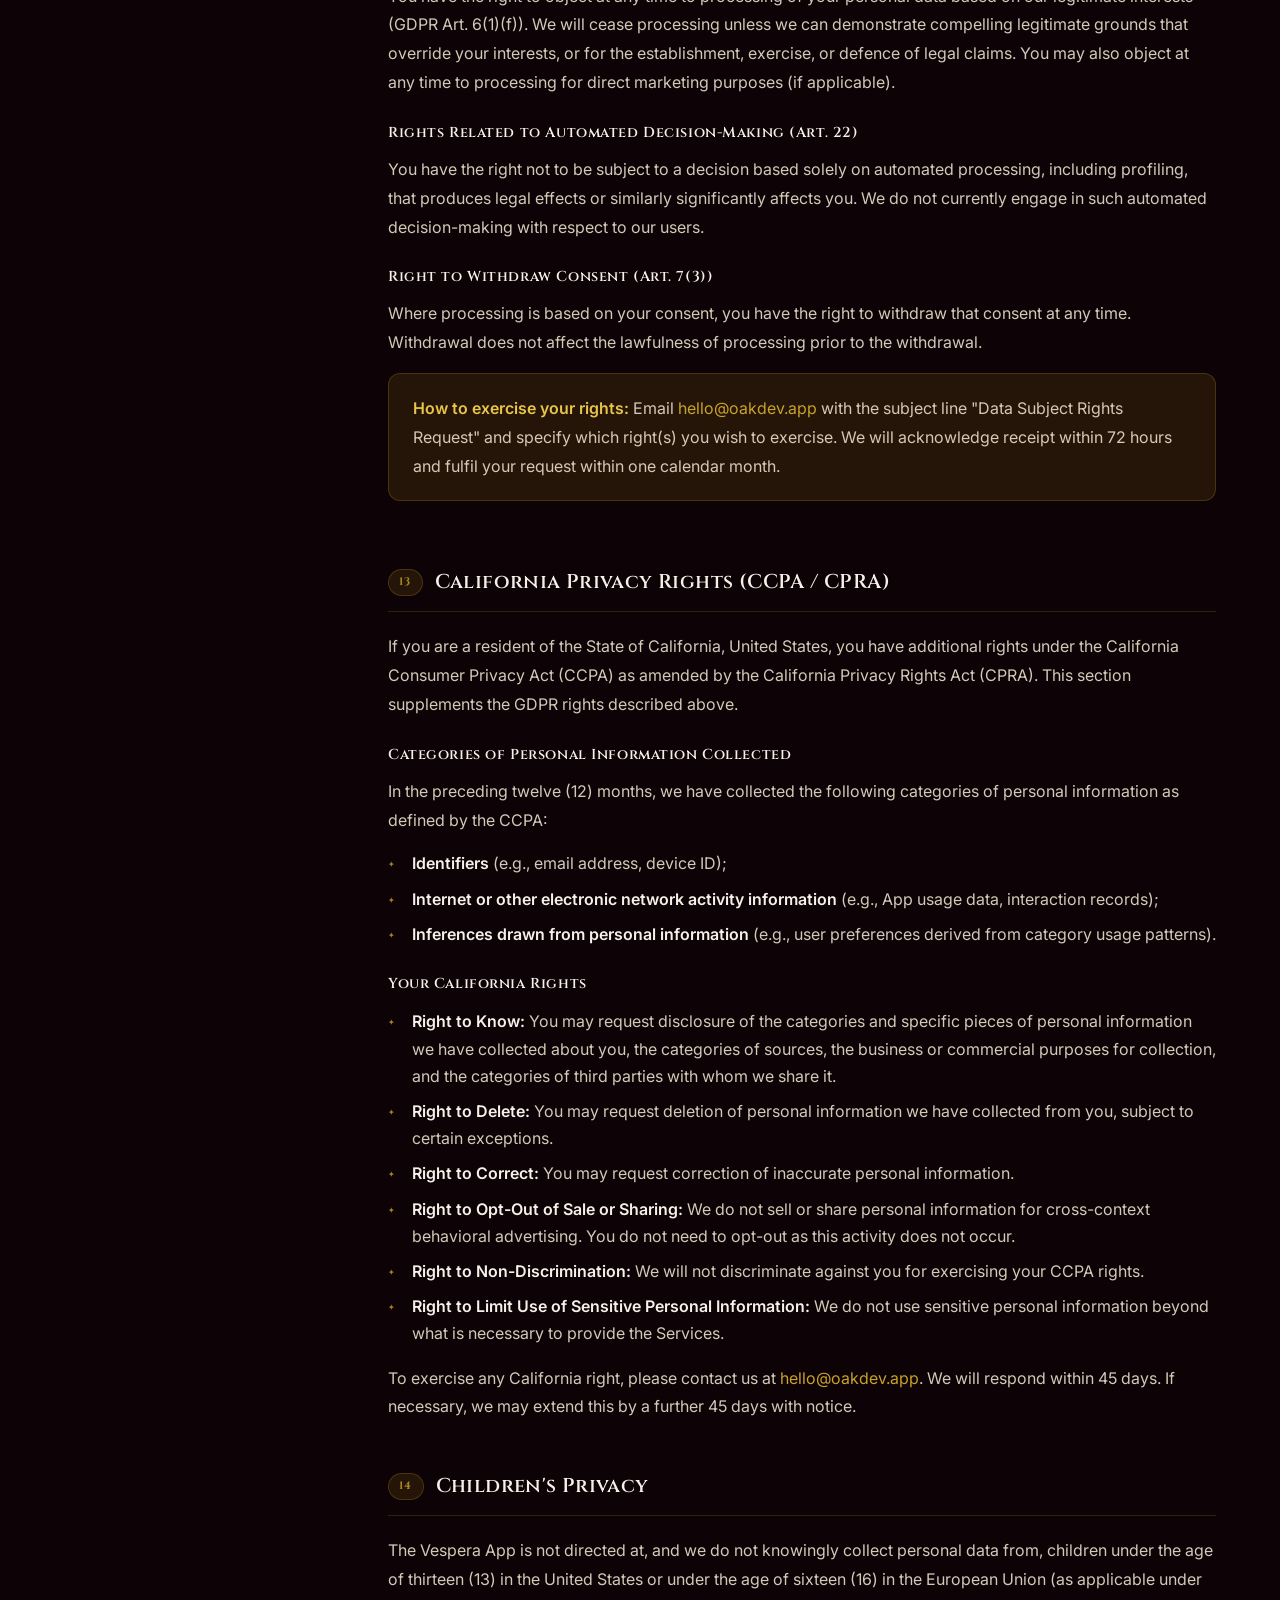
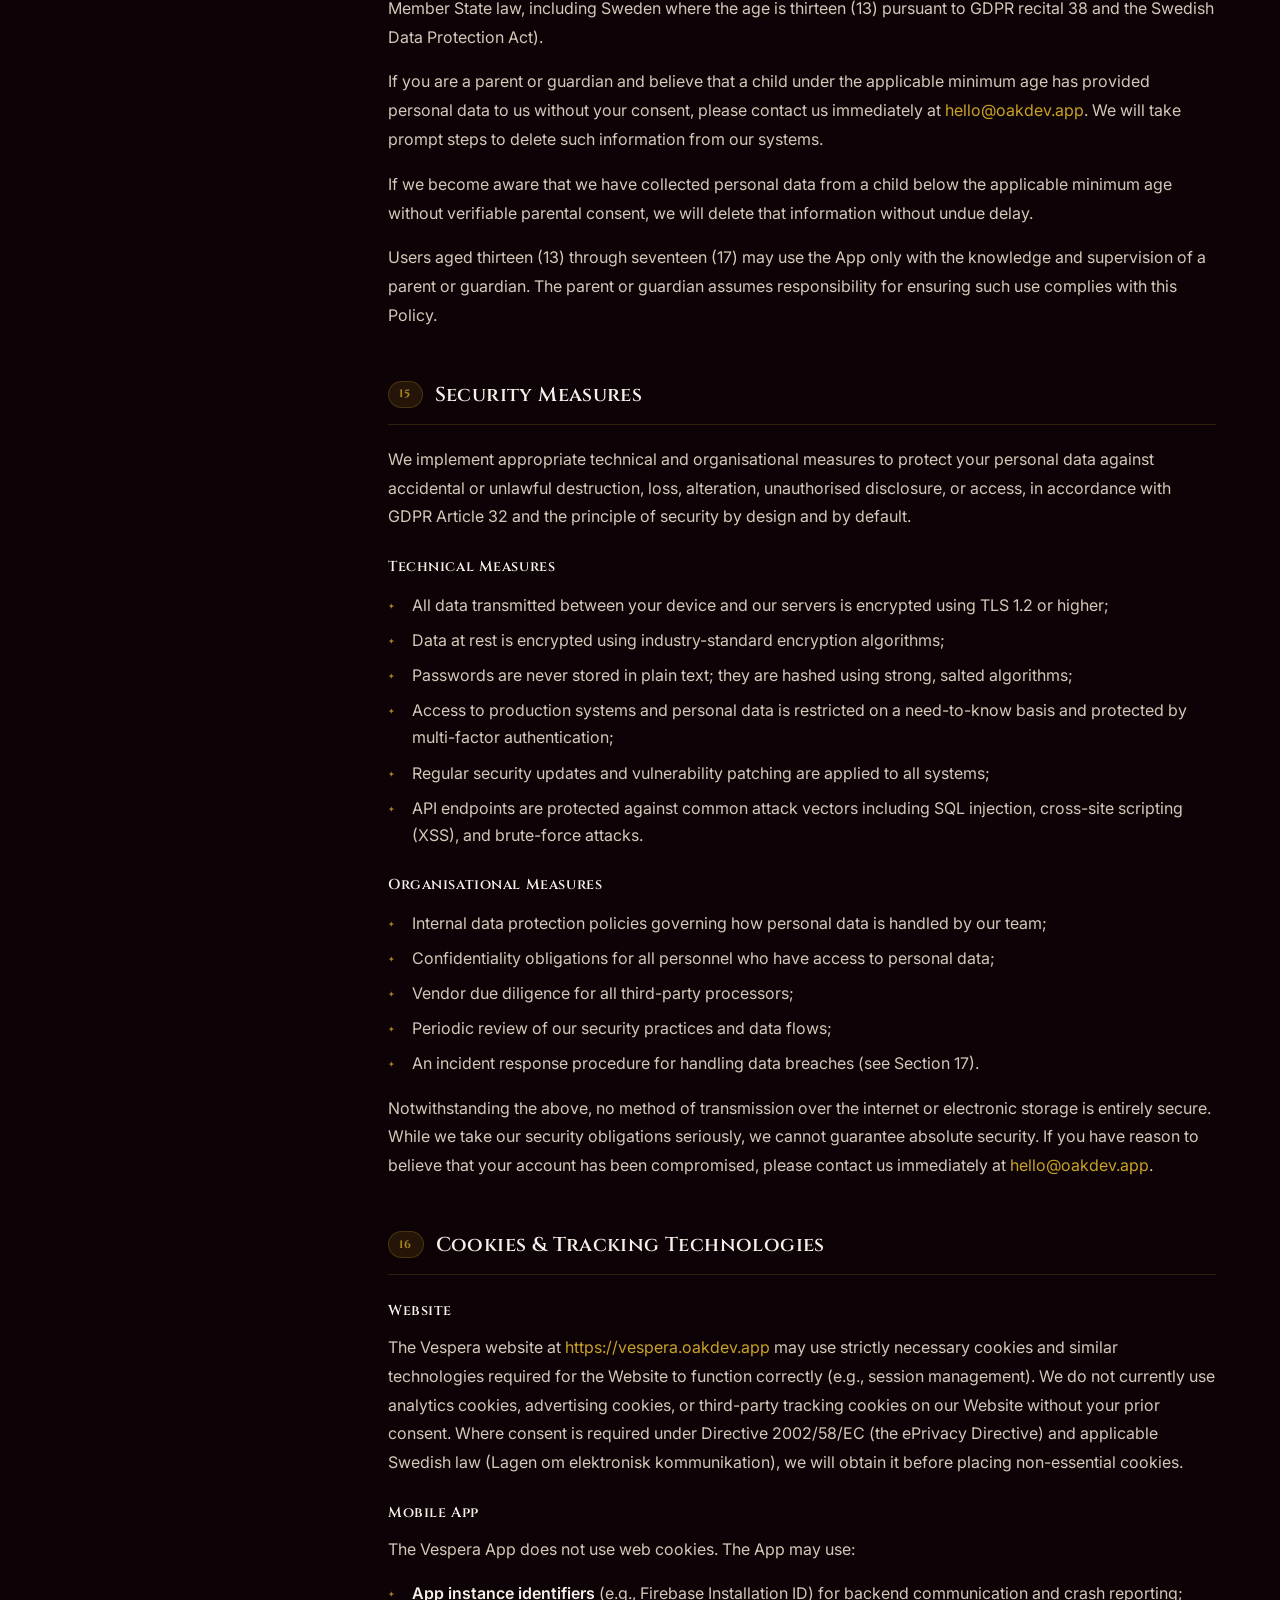
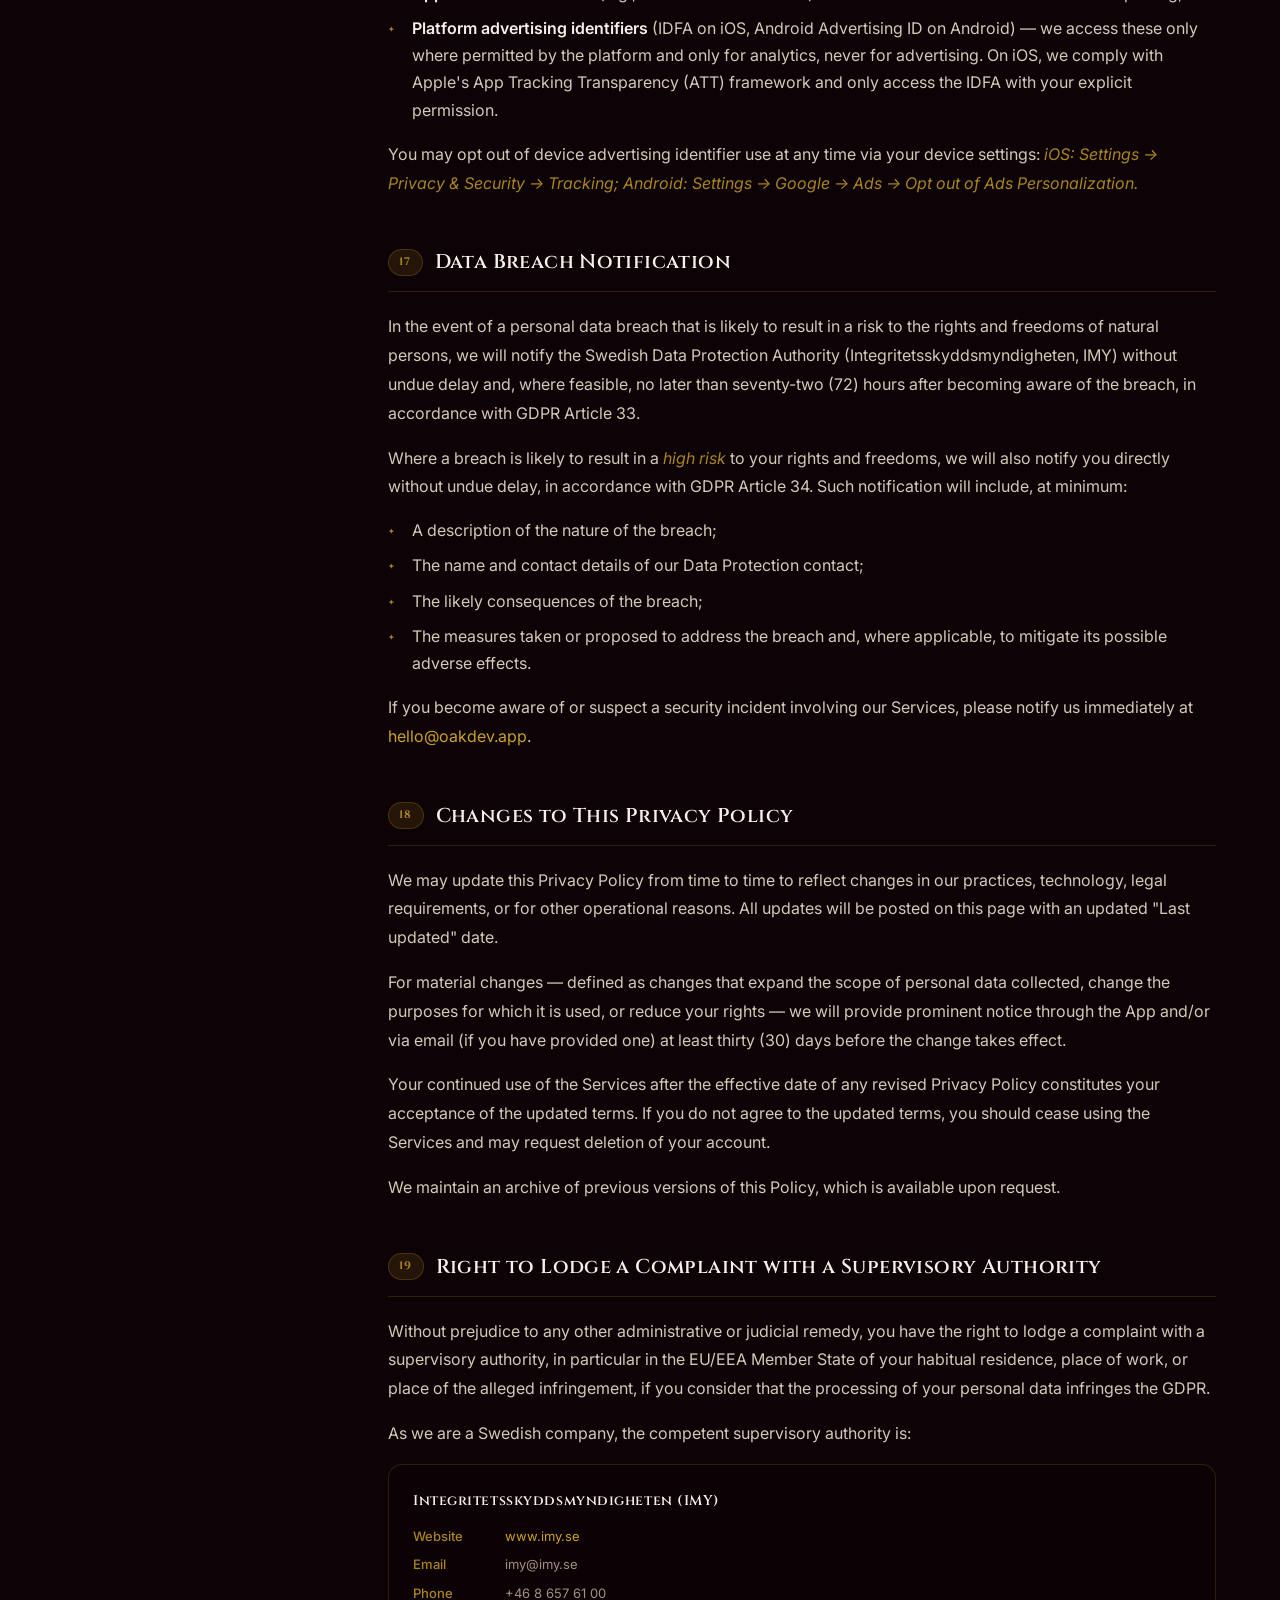
==== commit 0bd30005: "texts fix" ====
--- a/privacy/index.html
+++ b/privacy/index.html
@@ -595,7 +595,7 @@
         <ul>
           <li>To create, maintain, and manage your account;</li>
           <li>To deliver the spiritual content categories you access;</li>
-          <li>To track, deduct, and replenish your reflection balance;</li>
+          <li>To track and deduct your reflection balance, and to credit Reflections upon valid purchases;</li>
           <li>To activate and maintain your Blessed tier subscription status;</li>
           <li>To send you transactional notifications (e.g., purchase confirmations, low reflection balance alerts, where you have opted in to notifications).</li>
         </ul>
